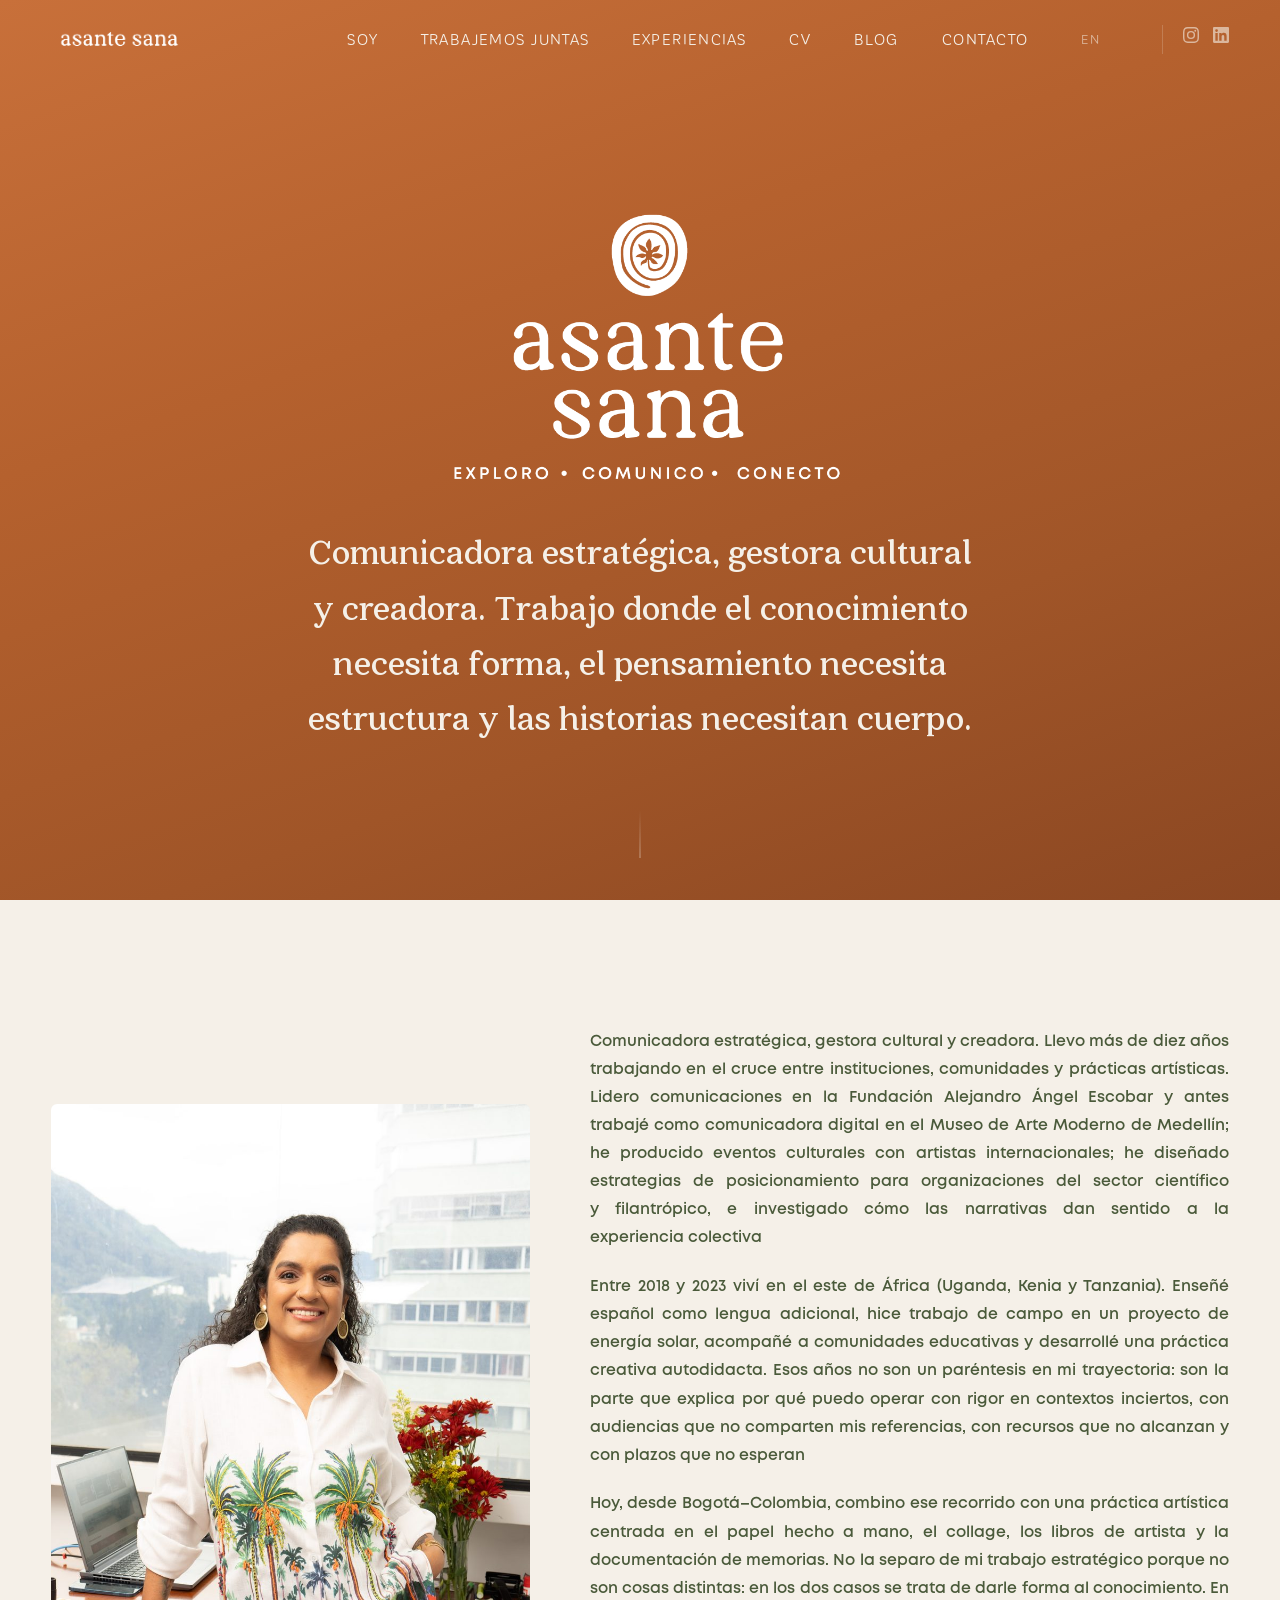
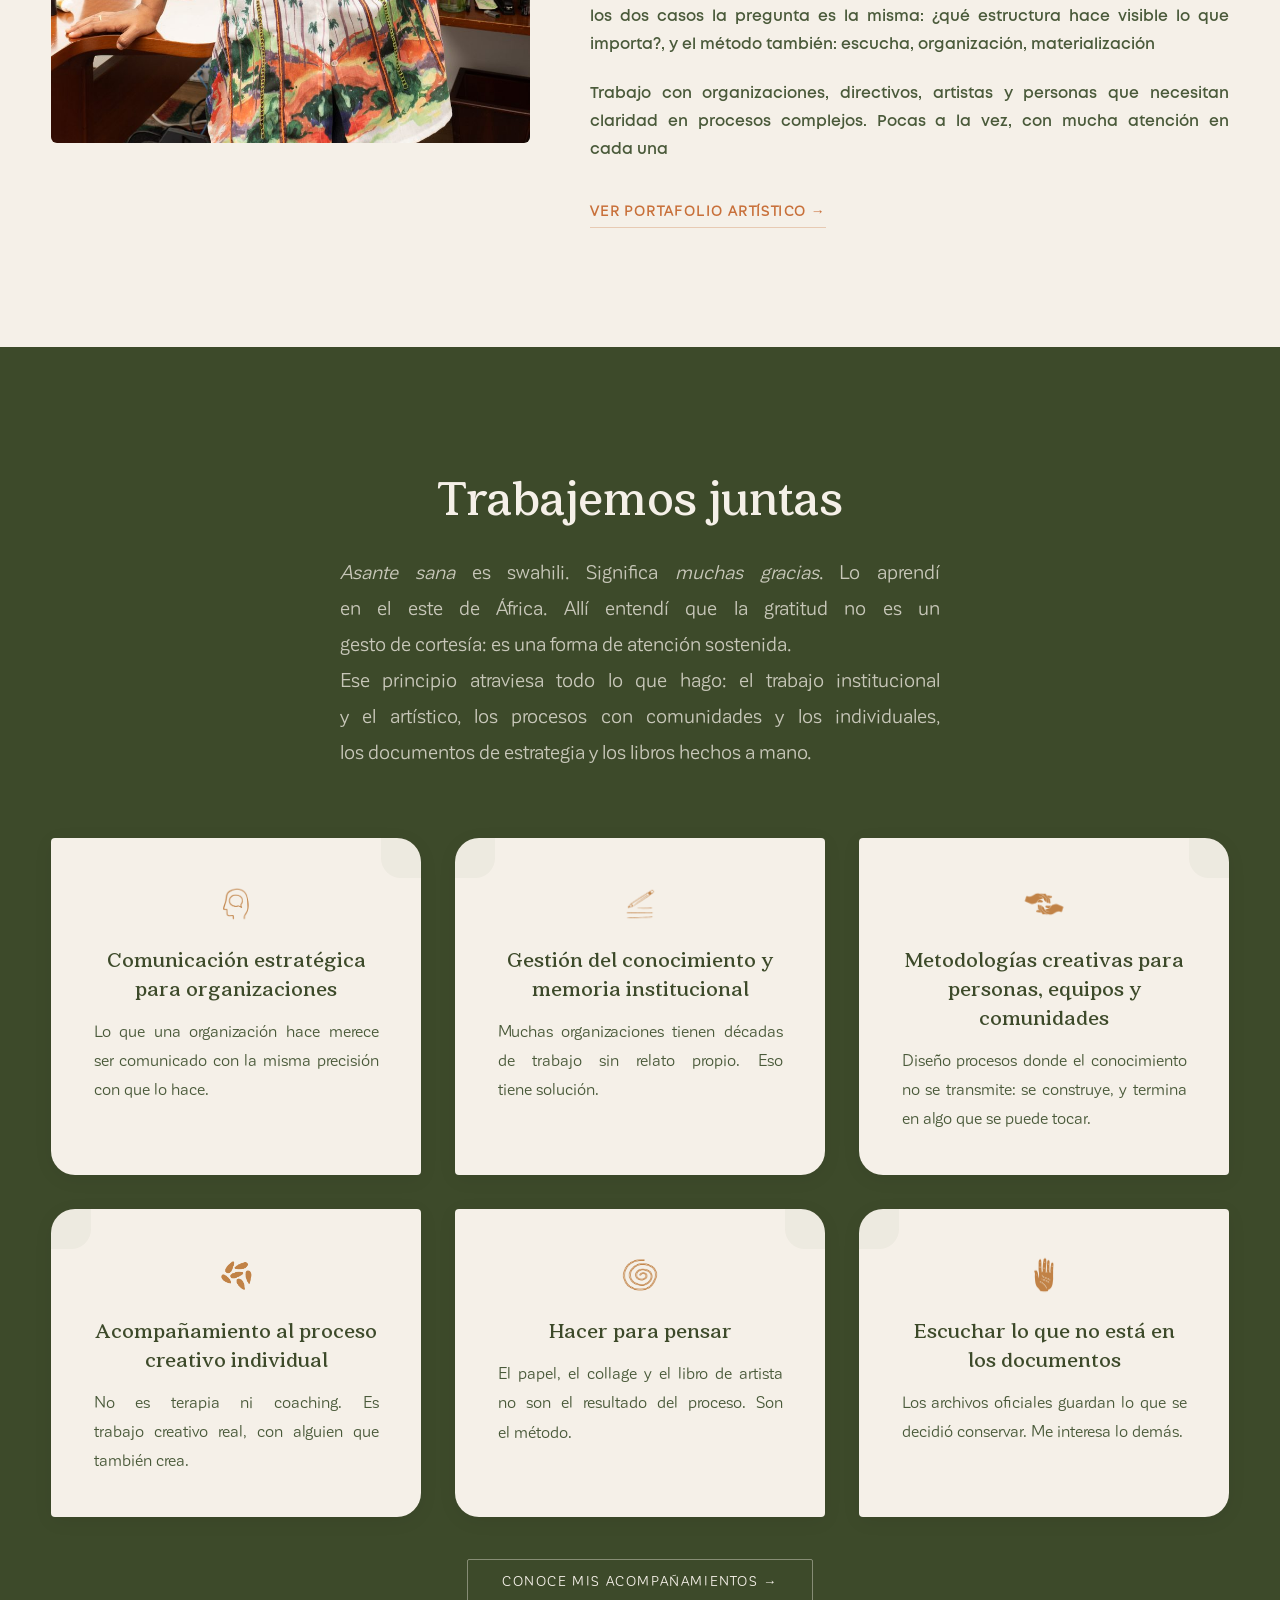
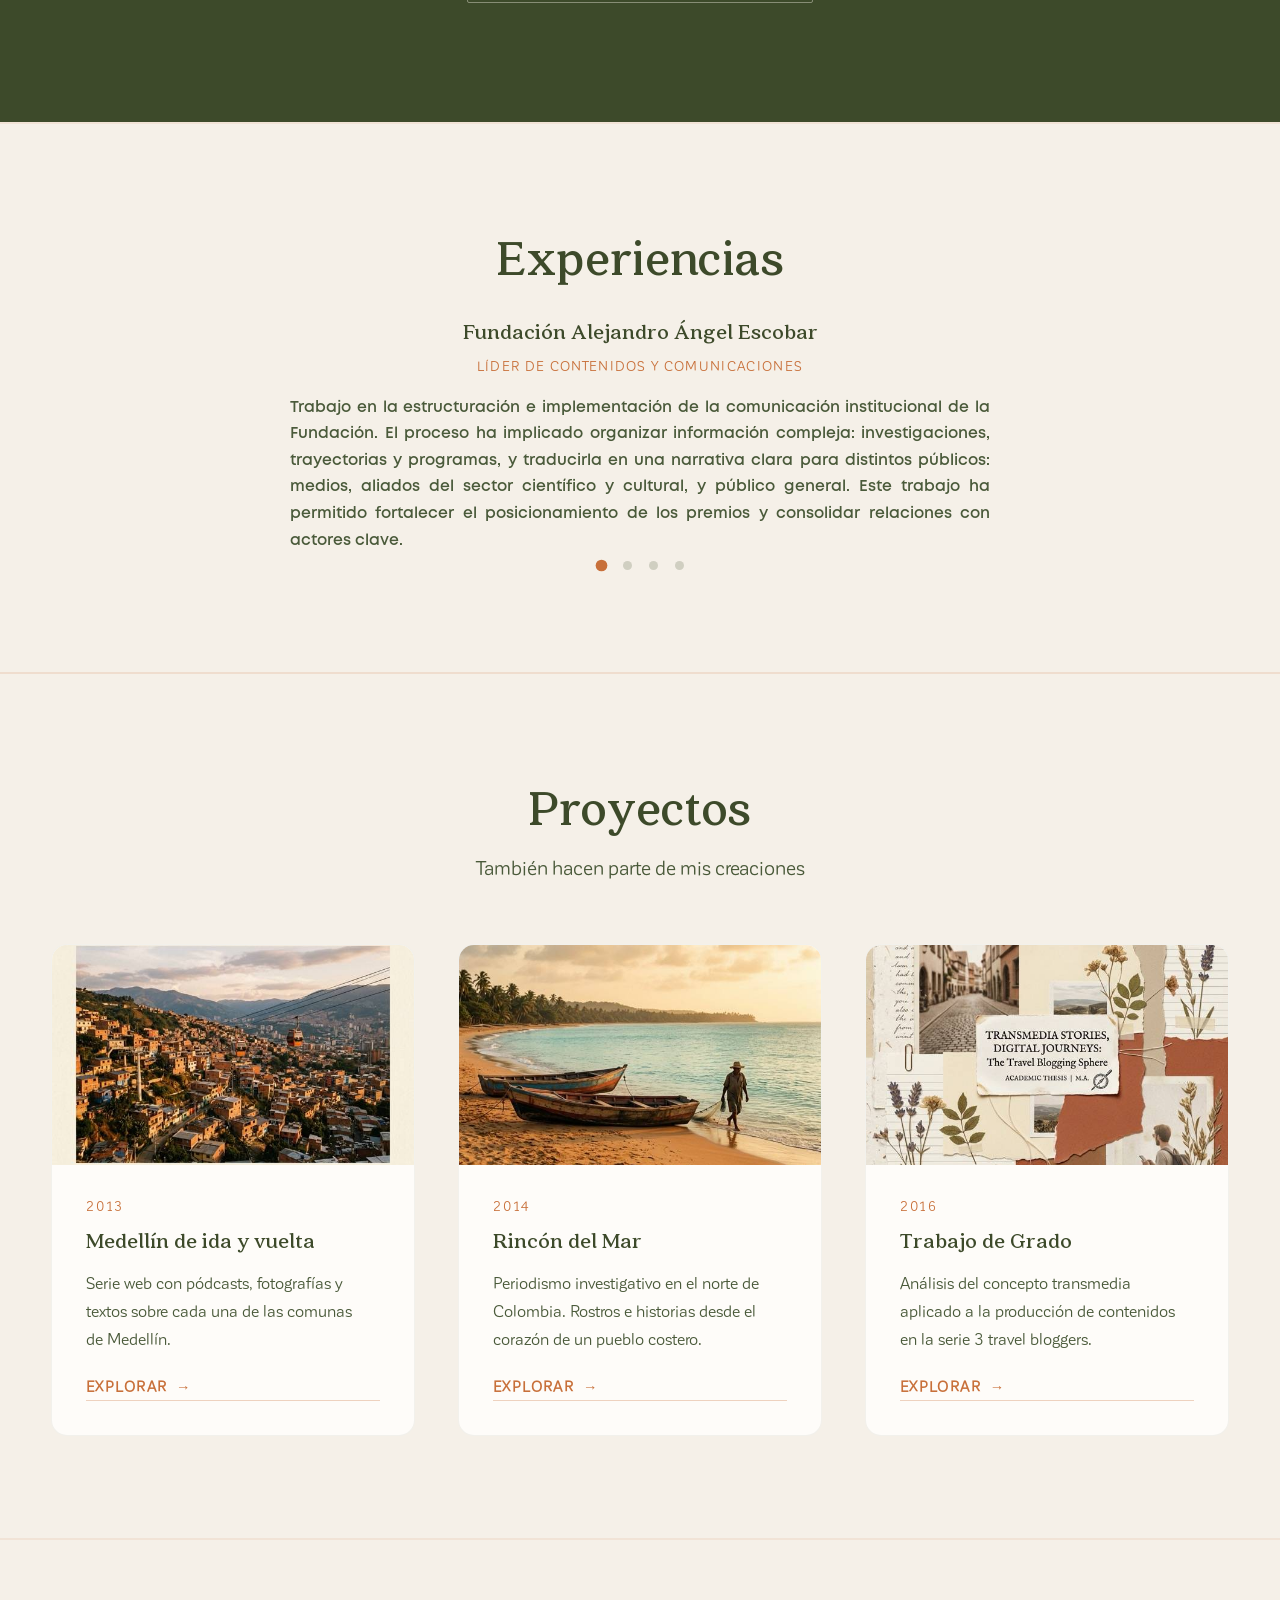
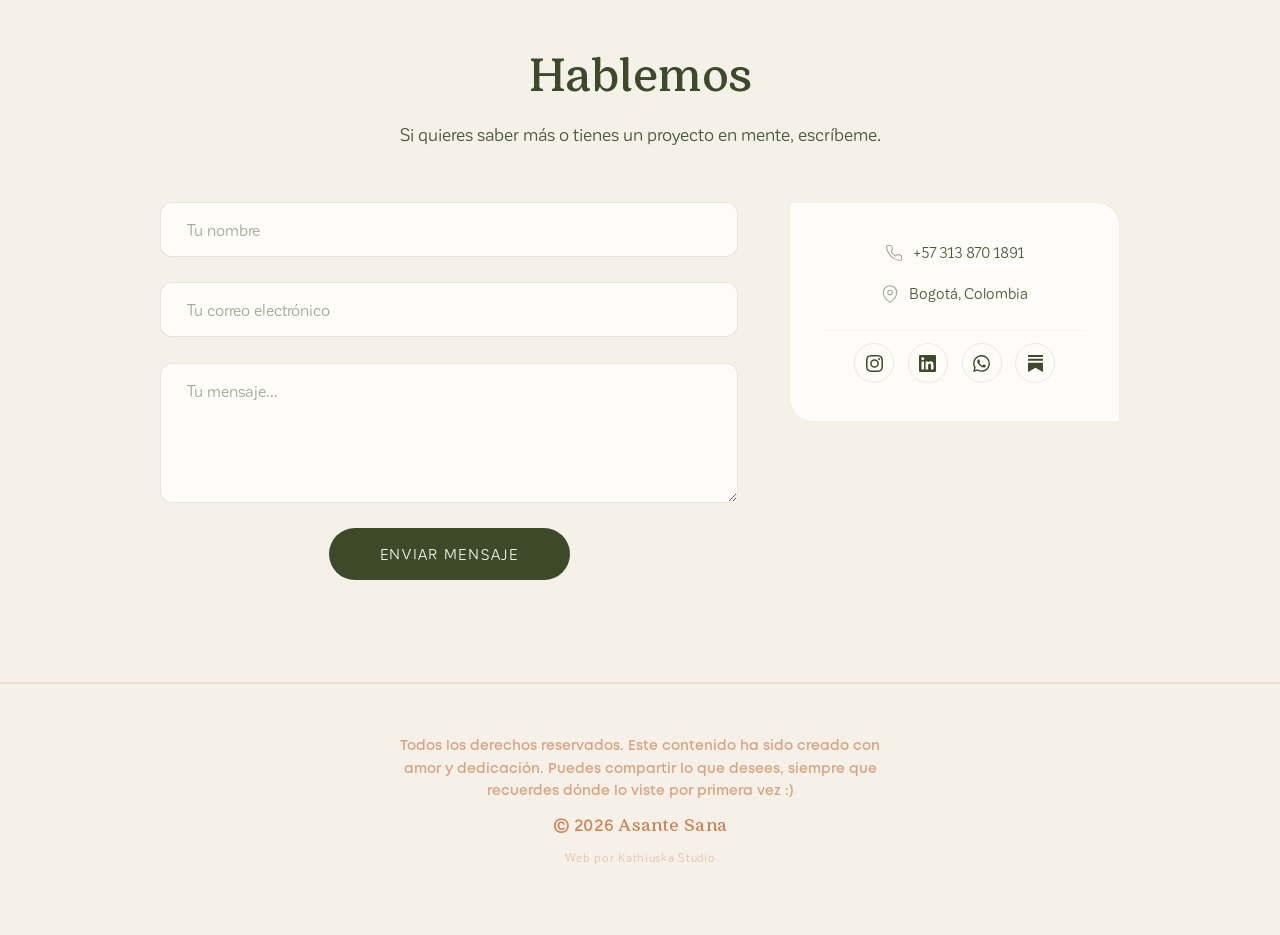
==== site/index.html @ 43260f6a "Better quality images (1000px/q68), padded panels with rounded corners, no trailing periods in bio" ====
<!DOCTYPE html>
<html lang="es">
<head>
  <meta charset="UTF-8">
  <meta name="viewport" content="width=device-width, initial-scale=1.0">
  <title>Asante Sana — Exploro · Comunico · Conecto</title>
  <meta name="description" content="Comunicadora estratégica, gestora cultural y creadora. Trabajo donde el conocimiento necesita forma, el pensamiento necesita estructura y las historias necesitan cuerpo.">
  <meta name="author" content="Stefanía Ramírez G.">
  <meta property="og:title" content="Asante Sana — Exploro · Comunico · Conecto">
  <meta property="og:description" content="Comunicación estratégica, gestión cultural y creación artística. Narrativas que conectan.">
  <meta property="og:type" content="website">
  <link rel="stylesheet" href="index.css">
</head>
<body>

  <!-- ====== NAVIGATION ====== -->
  <nav class="nav" id="nav">
    <a href="#hero" class="nav__logo">
      <img src="img/logo/Logo AsanteSana-19.png" alt="Asante Sana">
    </a>
    <div class="nav__links" id="navLinks">
      <a href="#soy" class="nav__link">Soy</a>
      <a href="#servicios" class="nav__link">Trabajemos juntas</a>
      <a href="#testimonios" class="nav__link">Experiencias</a>
      <a href="cv.html" class="nav__link">CV</a>
      <a href="https://substack.com/@stefaniarg" target="_blank" class="nav__link">Blog</a>
      <a href="#contacto" class="nav__link">Contacto</a>
      <a href="en.html" class="nav__lang">EN</a>
      <div class="nav__socials">
        <a href="https://www.instagram.com/hola_asante_sana/" target="_blank" aria-label="Instagram"><svg viewBox="0 0 24 24" width="16" height="16" fill="currentColor"><path d="M12 2.163c3.204 0 3.584.012 4.85.07 3.252.148 4.771 1.691 4.919 4.919.058 1.265.069 1.645.069 4.849 0 3.205-.012 3.584-.069 4.849-.149 3.225-1.664 4.771-4.919 4.919-1.266.058-1.644.07-4.85.07-3.204 0-3.584-.012-4.849-.07-3.26-.149-4.771-1.699-4.919-4.92-.058-1.265-.07-1.644-.07-4.849 0-3.204.013-3.583.07-4.849.149-3.227 1.664-4.771 4.919-4.919 1.266-.057 1.645-.069 4.849-.069zM12 0C8.741 0 8.333.014 7.053.072 2.695.272.273 2.69.073 7.052.014 8.333 0 8.741 0 12c0 3.259.014 3.668.072 4.948.2 4.358 2.618 6.78 6.98 6.98C8.333 23.986 8.741 24 12 24c3.259 0 3.668-.014 4.948-.072 4.354-.2 6.782-2.618 6.979-6.98.059-1.28.073-1.689.073-4.948 0-3.259-.014-3.667-.072-4.947-.196-4.354-2.617-6.78-6.979-6.98C15.668.014 15.259 0 12 0zm0 5.838a6.162 6.162 0 100 12.324 6.162 6.162 0 000-12.324zM12 16a4 4 0 110-8 4 4 0 010 8zm6.406-11.845a1.44 1.44 0 100 2.881 1.44 1.44 0 000-2.881z"/></svg></a>
        <a href="https://www.linkedin.com/in/stefaniarg/" target="_blank" aria-label="LinkedIn"><svg viewBox="0 0 24 24" width="16" height="16" fill="currentColor"><path d="M20.447 20.452h-3.554v-5.569c0-1.328-.027-3.037-1.852-3.037-1.853 0-2.136 1.445-2.136 2.939v5.667H9.351V9h3.414v1.561h.046c.477-.9 1.637-1.85 3.37-1.85 3.601 0 4.267 2.37 4.267 5.455v6.286zM5.337 7.433a2.062 2.062 0 01-2.063-2.065 2.064 2.064 0 112.063 2.065zm1.782 13.019H3.555V9h3.564v11.452zM22.225 0H1.771C.792 0 0 .774 0 1.729v20.542C0 23.227.792 24 1.771 24h20.451C23.2 24 24 23.227 24 22.271V1.729C24 .774 23.2 0 22.222 0h.003z"/></svg></a>
      </div>
    </div>
    <div class="nav__hamburger" id="hamburger" aria-label="Abrir menú">
      <span></span><span></span><span></span>
    </div>
  </nav>

  <!-- ====== HERO ====== -->
  <section class="hero" id="hero">
    <div class="hero__texture"></div>
    <canvas class="hero__canvas" id="heroCanvas"></canvas>
    <img src="img/logo/Logo-AsanteSana-Hero.png" alt="Asante Sana" class="hero__logo">
    <p class="hero__mission">
      Comunicadora estratégica, gestora cultural y creadora. Trabajo donde el conocimiento necesita forma, el pensamiento necesita estructura y las historias necesitan cuerpo.
    </p>
    <div class="hero__scroll">
      <span></span>
    </div>
  </section>

  <!-- ====== SOY / ABOUT ====== -->
  <section class="section section--about" id="soy">
    <div class="container">
      <div class="about__grid">
        <div class="about__image-wrap reveal"><img src="stefania-portrait.jpg" alt="Stefanía Ramírez G."><div class="about__image-frame"></div></div>
        <div class="about__content reveal">
          <p class="about__bio">Comunicadora estratégica, gestora cultural y creadora. Llevo más de diez años trabajando en el cruce entre instituciones, comunidades y prácticas artísticas. Lidero comunicaciones en la Fundación Alejandro Ángel Escobar y antes trabajé como comunicadora digital en el Museo de Arte Moderno de Medellín; he producido eventos culturales con artistas internacionales; he diseñado estrategias de posicionamiento para organizaciones del sector científico y filantrópico, e investigado cómo las narrativas dan sentido a la experiencia colectiva</p>
          <p class="about__bio">Entre 2018 y 2023 viví en el este de África (Uganda, Kenia y Tanzania). Enseñé español como lengua adicional, hice trabajo de campo en un proyecto de energía solar, acompañé a comunidades educativas y desarrollé una práctica creativa autodidacta. Esos años no son un paréntesis en mi trayectoria: son la parte que explica por qué puedo operar con rigor en contextos inciertos, con audiencias que no comparten mis referencias, con recursos que no alcanzan y con plazos que no esperan</p>
          <p class="about__bio">Hoy, desde Bogotá–Colombia, combino ese recorrido con una práctica artística centrada en el papel hecho a mano, el collage, los libros de artista y la documentación de memorias. No la separo de mi trabajo estratégico porque no son cosas distintas: en los dos casos se trata de darle forma al conocimiento. En los dos casos la pregunta es la misma: ¿qué estructura hace visible lo que importa?, y el método también: escucha, organización, materialización</p>
          <p class="about__bio">Trabajo con organizaciones, directivos, artistas y personas que necesitan claridad en procesos complejos. Pocas a la vez, con mucha atención en cada una</p>
          <a href="portafolio.html" target="_blank" class="about__portfolio">Ver portafolio artístico →</a>
        </div>
      </div>
    </div>
  </section>




  <!-- ====== ACOMPAÑAMIENTOS ====== -->
  <section class="section section--alt" id="servicios">
    <canvas id="leavesCanvas"></canvas>
    <div class="container">
      <div class="services__intro reveal">
        <h2 class="section__title">Trabajemos juntas</h2>
        <p class="section__text" style="text-align:justify;"><em>Asante sana</em> es swahili. Significa <em>muchas gracias</em>. Lo aprendí en el este de África. Allí entendí que la gratitud no es un gesto de cortesía: es una forma de atención sostenida.</p>
        <p class="section__text" style="text-align:justify;">Ese principio atraviesa todo lo que hago: el trabajo institucional y el artístico, los procesos con comunidades y los individuales, los documentos de estrategia y los libros hechos a mano.</p>
      </div>
      <div class="services__grid">
        <div class="service-card reveal"><img src="img/icons/Iconografia-33.png" alt="" class="service-card__icon"><h3 class="service-card__title">Comunicación estratégica para organizaciones</h3><p class="service-card__desc">Lo que una organización hace merece ser comunicado con la misma precisión con que lo hace.</p><div class="service-card__line"></div></div>
        <div class="service-card reveal"><img src="img/icons/Iconografia-29.png" alt="" class="service-card__icon"><h3 class="service-card__title">Gestión del conocimiento y memoria institucional</h3><p class="service-card__desc">Muchas organizaciones tienen décadas de trabajo sin relato propio. Eso tiene solución.</p><div class="service-card__line"></div></div>
        <div class="service-card reveal"><img src="img/icons/Iconografia-25.png" alt="" class="service-card__icon"><h3 class="service-card__title">Metodologías creativas para personas, equipos y comunidades</h3><p class="service-card__desc">Diseño procesos donde el conocimiento no se transmite: se construye, y termina en algo que se puede tocar.</p><div class="service-card__line"></div></div>
        <div class="service-card reveal"><img src="img/icons/Iconografia-21.png" alt="" class="service-card__icon"><h3 class="service-card__title">Acompañamiento al proceso creativo individual</h3><p class="service-card__desc">No es terapia ni coaching. Es trabajo creativo real, con alguien que también crea.</p><div class="service-card__line"></div></div>
        <div class="service-card reveal"><img src="img/icons/Iconografia-05.png" alt="" class="service-card__icon"><h3 class="service-card__title">Hacer para pensar</h3><p class="service-card__desc">El papel, el collage y el libro de artista no son el resultado del proceso. Son el método.</p><div class="service-card__line"></div></div>
        <div class="service-card reveal"><img src="img/icons/Iconografia-09.png" alt="" class="service-card__icon"><h3 class="service-card__title">Escuchar lo que no está en los documentos</h3><p class="service-card__desc">Los archivos oficiales guardan lo que se decidió conservar. Me interesa lo demás.</p><div class="service-card__line"></div></div>
      </div>
      <div class="services__cta reveal" style="text-align:center; margin-top:2.5rem;">
        <button onclick="document.getElementById('acompModal').classList.add('active')" class="services__btn">Conoce mis acompañamientos →</button>
      </div>
    </div>
  </section>

  <!-- ====== EXPERIENCIAS ====== -->
  <section class="section" id="testimonios">
    <div class="container">
      <h2 class="section__title reveal">Experiencias</h2>
      <div class="testimonials__wrapper reveal">
        <div class="testimonial active" data-index="0">
          <p class="testimonial__org">Fundación Alejandro Ángel Escobar</p>
          <p class="testimonial__role">Líder de contenidos y comunicaciones</p>
          <p class="testimonial__quote">Trabajo en la estructuración e implementación de la comunicación institucional de la Fundación. El proceso ha implicado organizar información compleja: investigaciones, trayectorias y programas, y traducirla en una narrativa clara para distintos públicos: medios, aliados del sector científico y cultural, y público general. Este trabajo ha permitido fortalecer el posicionamiento de los premios y consolidar relaciones con actores clave.</p>
        </div>
        <div class="testimonial" data-index="1">
          <p class="testimonial__org">Museo de Arte Moderno de Medellín (MAMM)</p>
          <p class="testimonial__role">Estrategia digital y articulación de procesos curatoriales</p>
          <p class="testimonial__quote">Diseñé la estrategia digital del museo y desarrollé contenidos editoriales para sus plataformas. Posteriormente, participé en la producción de un evento discursivo en el marco de una exposición, articulando artistas, curaduría y equipos internos y externos. El proceso conectó contenido, programación y públicos, entendiendo la comunicación como parte de la experiencia cultural.</p>
        </div>
        <div class="testimonial" data-index="2">
          <p class="testimonial__org">África del Este (Uganda, Kenia, Tanzania)</p>
          <p class="testimonial__role">Enseñanza y comunicación para el cambio social</p>
          <p class="testimonial__quote">Diseñé clases y procesos de aprendizaje adaptados a distintos niveles, entendiendo la enseñanza como un ejercicio de traducción cultural. En Mandulis Energy, participé en procesos de comunicación en territorio, apoyando la relación con comunidades en el norte de Uganda. El trabajo implicó escuchar, traducir y acompañar procesos donde la comunicación era parte de la implementación de proyectos.</p>
        </div>
        <div class="testimonial" data-index="3">
          <p class="testimonial__org">Voluntariados</p>
          <p class="testimonial__role">Uganda · Educación y comunidad</p>
          <p class="testimonial__quote">Sadhguru School: apoyo en procesos educativos con niños, acompañando dinámicas de aprendizaje en contextos locales (6 meses). Kitintale Skate Community: participación en procesos comunitarios enfocados en educación y desarrollo local (6 meses).</p>
        </div>
      </div>
      <div class="testimonials__dots">
        <button class="testimonials__dot active" data-index="0" aria-label="Experiencia 1"></button>
        <button class="testimonials__dot" data-index="1" aria-label="Experiencia 2"></button>
        <button class="testimonials__dot" data-index="2" aria-label="Experiencia 3"></button>
        <button class="testimonials__dot" data-index="3" aria-label="Experiencia 4"></button>
      </div>
    </div>
  </section>

  <!-- ====== PROYECTOS ====== -->
  <section class="projects" id="proyectos">
    <div class="container">
      <h2 class="section__title reveal">Proyectos</h2>
      <p class="projects__subtitle reveal">También hacen parte de mis creaciones</p>
      <div class="projects__grid">
        <a href="https://stefaniaramirezg.wixsite.com/medellindeidayvuelta" target="_blank" class="project-card reveal"><img src="thumb-medellin.jpg" alt="Medellín de ida y vuelta" class="project-card__thumb"><p class="project-card__year">2013</p><h3 class="project-card__title">Medellín de ida y vuelta</h3><p class="project-card__desc">Serie web con pódcasts, fotografías y textos sobre cada una de las comunas de Medellín.</p><span class="project-card__link">Explorar</span></a>
        <a href="https://stefaniaramirezg.wixsite.com/elmar" target="_blank" class="project-card reveal"><img src="thumb-rincon.jpg" alt="Rincón del Mar" class="project-card__thumb"><p class="project-card__year">2014</p><h3 class="project-card__title">Rincón del Mar</h3><p class="project-card__desc">Periodismo investigativo en el norte de Colombia. Rostros e historias desde el corazón de un pueblo costero.</p><span class="project-card__link">Explorar</span></a>
        <a href="https://stefaniaramirezg.wixsite.com/inv-blogtrip-med" target="_blank" class="project-card reveal"><img src="thumb-tesis.jpg" alt="Trabajo de Grado" class="project-card__thumb"><p class="project-card__year">2016</p><h3 class="project-card__title">Trabajo de Grado</h3><p class="project-card__desc">Análisis del concepto transmedia aplicado a la producción de contenidos en la serie 3 travel bloggers.</p><span class="project-card__link">Explorar</span></a>
      </div>
    </div>
  </section>



  <!-- ====== CONTACTO ====== -->
  <section class="section" id="contacto">
    <div class="container">
      <h2 class="section__title reveal">Hablemos</h2>
      <p class="section__text reveal">Si quieres saber más o tienes un proyecto en mente, escríbeme.</p>
      <div class="contact__grid">
        <div class="reveal">
          <form class="contact__form" id="contactForm" action="https://formsubmit.co/stefaniaramirezgutierrez@gmail.com" method="POST">
            <input type="hidden" name="_subject" value="Nuevo mensaje desde Asante Sana Web">
            <input type="hidden" name="_captcha" value="false">
            <input type="hidden" name="_next" value="https://asantesana.vercel.app/site/index.html#contacto">
            <input type="hidden" name="_template" value="table">
            <input type="text" name="name" class="contact__input" placeholder="Tu nombre" required id="contactName">
            <input type="email" name="email" class="contact__input" placeholder="Tu correo electrónico" required id="contactEmail">
            <textarea name="message" class="contact__textarea" placeholder="Tu mensaje..." required id="contactMessage"></textarea>
            <button type="submit" class="contact__submit" id="contactSubmit">Enviar mensaje</button>
          </form>
        </div>
        <div class="contact__info reveal">
          <div class="contact__info-item"><svg class="contact__info-icon" viewBox="0 0 24 24" fill="none" stroke="currentColor" stroke-width="1.5"><path d="M22 16.92v3a2 2 0 01-2.18 2 19.79 19.79 0 01-8.63-3.07 19.5 19.5 0 01-6-6 19.79 19.79 0 01-3.07-8.67A2 2 0 014.11 2h3a2 2 0 012 1.72c.127.96.361 1.903.7 2.81a2 2 0 01-.45 2.11L8.09 9.91a16 16 0 006 6l1.27-1.27a2 2 0 012.11-.45c.907.339 1.85.573 2.81.7A2 2 0 0122 16.92z"/></svg><a href="https://wa.me/573138701891" target="_blank">+57 313 870 1891</a></div>
          <div class="contact__info-item"><svg class="contact__info-icon" viewBox="0 0 24 24" fill="none" stroke="currentColor" stroke-width="1.5"><path d="M21 10c0 7-9 13-9 13s-9-6-9-13a9 9 0 0118 0z"/><circle cx="12" cy="10" r="3"/></svg><span>Bogotá, Colombia</span></div>
          <div class="contact__socials">
            <a href="https://www.instagram.com/hola_asante_sana/" target="_blank" class="contact__social" aria-label="Instagram"><svg viewBox="0 0 24 24" fill="currentColor"><path d="M12 2.163c3.204 0 3.584.012 4.85.07 3.252.148 4.771 1.691 4.919 4.919.058 1.265.069 1.645.069 4.849 0 3.205-.012 3.584-.069 4.849-.149 3.225-1.664 4.771-4.919 4.919-1.266.058-1.644.07-4.85.07-3.204 0-3.584-.012-4.849-.07-3.26-.149-4.771-1.699-4.919-4.92-.058-1.265-.07-1.644-.07-4.849 0-3.204.013-3.583.07-4.849.149-3.227 1.664-4.771 4.919-4.919 1.266-.057 1.645-.069 4.849-.069zM12 0C8.741 0 8.333.014 7.053.072 2.695.272.273 2.69.073 7.052.014 8.333 0 8.741 0 12c0 3.259.014 3.668.072 4.948.2 4.358 2.618 6.78 6.98 6.98C8.333 23.986 8.741 24 12 24c3.259 0 3.668-.014 4.948-.072 4.354-.2 6.782-2.618 6.979-6.98.059-1.28.073-1.689.073-4.948 0-3.259-.014-3.667-.072-4.947-.196-4.354-2.617-6.78-6.979-6.98C15.668.014 15.259 0 12 0zm0 5.838a6.162 6.162 0 100 12.324 6.162 6.162 0 000-12.324zM12 16a4 4 0 110-8 4 4 0 010 8zm6.406-11.845a1.44 1.44 0 100 2.881 1.44 1.44 0 000-2.881z"/></svg></a>
            <a href="https://www.linkedin.com/in/stefaniarg/" target="_blank" class="contact__social" aria-label="LinkedIn"><svg viewBox="0 0 24 24" fill="currentColor"><path d="M20.447 20.452h-3.554v-5.569c0-1.328-.027-3.037-1.852-3.037-1.853 0-2.136 1.445-2.136 2.939v5.667H9.351V9h3.414v1.561h.046c.477-.9 1.637-1.85 3.37-1.85 3.601 0 4.267 2.37 4.267 5.455v6.286zM5.337 7.433a2.062 2.062 0 01-2.063-2.065 2.064 2.064 0 112.063 2.065zm1.782 13.019H3.555V9h3.564v11.452zM22.225 0H1.771C.792 0 0 .774 0 1.729v20.542C0 23.227.792 24 1.771 24h20.451C23.2 24 24 23.227 24 22.271V1.729C24 .774 23.2 0 22.222 0h.003z"/></svg></a>
            <a href="https://wa.me/573138701891" target="_blank" class="contact__social" aria-label="WhatsApp"><svg viewBox="0 0 24 24" fill="currentColor"><path d="M17.472 14.382c-.297-.149-1.758-.867-2.03-.967-.273-.099-.471-.148-.67.15-.197.297-.767.966-.94 1.164-.173.199-.347.223-.644.075-.297-.15-1.255-.463-2.39-1.475-.883-.788-1.48-1.761-1.653-2.059-.173-.297-.018-.458.13-.606.134-.133.298-.347.446-.52.149-.174.198-.298.298-.497.099-.198.05-.371-.025-.52-.075-.149-.669-1.612-.916-2.207-.242-.579-.487-.5-.669-.51-.173-.008-.371-.01-.57-.01-.198 0-.52.074-.792.372-.272.297-1.04 1.016-1.04 2.479 0 1.462 1.065 2.875 1.213 3.074.149.198 2.096 3.2 5.077 4.487.709.306 1.262.489 1.694.625.712.227 1.36.195 1.871.118.571-.085 1.758-.719 2.006-1.413.248-.694.248-1.289.173-1.413-.074-.124-.272-.198-.57-.347m-5.421 7.403h-.004a9.87 9.87 0 01-5.031-1.378l-.361-.214-3.741.982.998-3.648-.235-.374a9.86 9.86 0 01-1.51-5.26c.001-5.45 4.436-9.884 9.888-9.884 2.64 0 5.122 1.03 6.988 2.898a9.825 9.825 0 012.893 6.994c-.003 5.45-4.437 9.884-9.885 9.884m8.413-18.297A11.815 11.815 0 0012.05 0C5.495 0 .16 5.335.157 11.892c0 2.096.547 4.142 1.588 5.945L.057 24l6.305-1.654a11.882 11.882 0 005.683 1.448h.005c6.554 0 11.89-5.335 11.893-11.893a11.821 11.821 0 00-3.48-8.413z"/></svg></a>
            <a href="https://substack.com/@stefaniarg" target="_blank" class="contact__social" aria-label="Substack"><svg viewBox="0 0 24 24" fill="currentColor"><path d="M22.539 8.242H1.46V5.406h21.08v2.836zM1.46 10.812V24L12 18.11 22.54 24V10.812H1.46zM22.54 0H1.46v2.836h21.08V0z"/></svg></a>
          </div>
        </div>
      </div>
    </div>
  </section>

  <footer class="footer">
    <p class="footer__message" style="font-family:var(--font-body);">Todos los derechos reservados. Este contenido ha sido creado con amor y dedicación. Puedes compartir lo que desees, siempre que recuerdes dónde lo viste por primera vez :)</p>
    <p class="footer__copy">© 2026 <span class="footer__brand">Asante Sana</span></p>
    <p class="footer__credit">Web por <a href="https://kathiuska.com" target="_blank">Kathiuska Studio</a></p>
  </footer>
  <!-- ====== ACOMPAÑAMIENTOS MODAL ====== -->
  <div class="acomp-modal" id="acompModal">
    <div class="acomp-modal__backdrop" onclick="document.getElementById('acompModal').classList.remove('active')"></div>
    <div class="acomp-modal__content">
      <button class="acomp-modal__close" onclick="document.getElementById('acompModal').classList.remove('active')">×</button>
      <div class="acomp-modal__intro">
        <p class="acomp-modal__label">Cómo trabajo</p>
        <p class="acomp-modal__text">Cada proceso comienza con una conversación. A partir de ahí construyo una propuesta específica: no hay paquetes estándar porque no hay proyectos estándar.</p>
        <p class="acomp-modal__sub">Lo que sí es constante: escucha real al inicio, estructura clara durante el proceso, y un entregable concreto al final.</p>
      </div>
      <div id="modalCards"></div>
      <div class="acomp-modal__footer">
        <p>¿No sabes cuál de estos caminos corresponde a lo que necesitas?</p>
        <a href="#contacto" class="acomp-modal__btn" onclick="document.getElementById('acompModal').classList.remove('active'); document.body.style.overflow='';">Escríbeme ↗</a>
      </div>
    </div>
  </div>

  <script>
  const mServices = [
    {num:"01",title:"Comunicación estratégica para organizaciones",hook:"Lo que una organización hace merece ser comunicado con la misma precisión con que lo hace.",para:"Para <em>fundaciones, museos, instituciones científicas y organizaciones culturales</em> que necesitan comunicar lo que hacen con coherencia y criterio.",desc:"Trabajo el posicionamiento institucional, la narrativa de programas y proyectos, el relacionamiento con aliados, medios y sector, y la construcción de mensajes que no pierden profundidad al volverse accesibles. El resultado es un sistema editorial que la organización puede sostener y escalar.",tags:["Posicionamiento","Narrativa","Relacionamiento","Estrategia editorial"],met:["Diagnóstico: revisión de lo existente, identificación de brechas y oportunidades narrativas.","Definición de mensajes clave, tono y arquitectura de contenidos.","Diseño de la estrategia editorial: qué, cuándo, dónde, por qué.","Acompañamiento en implementación y construcción de capacidades internas."],ventajas:["He liderado la estrategia de comunicación de los Premios Nacionales de Ciencias y Solidaridad (FAAE) y diseñado la primera estrategia digital del Museo de Arte Moderno de Medellín.","Mi formación en periodismo narrativo me permite construir mensajes que no sacrifican profundidad por accesibilidad.","El resultado no es una campaña. Es un sistema que la organización puede sostener sola."],cta:"consultar disponibilidad",price:null},
    {num:"02",title:"Gestión del conocimiento y memoria institucional",hook:"Muchas organizaciones tienen décadas de trabajo sin relato propio. Eso tiene solución.",para:"Para <em>organizaciones con mucho que decir y poca estructura para decirlo</em>: archivos sin consulta, publicaciones sin terminar, memorias que existen solo en la cabeza de las personas.",desc:"Ayudo a organizar archivos, construir memorias institucionales, diseñar estrategias editoriales y estructurar publicaciones que traduzcan el trabajo de una organización en narrativa coherente. El resultado es un sistema que puede sostenerse sin depender de mí.",tags:["Archivo","Memoria institucional","Publicaciones","Sistema editorial"],met:["Revisión y diagnóstico del material existente: documentos, registros, archivos físicos y digitales.","Definición de la estructura narrativa y los criterios editoriales del archivo o publicación.","Organización, edición y diseño del sistema de gestión documental.","Entrega de un sistema funcional con criterios claros para su mantenimiento."],ventajas:["Integro experiencia en investigación —desde trabajo de grado transmedia hasta campo en Uganda— con una mirada editorial formada en producción cultural.","Sé leer lo que no está escrito: lo que una institución ha hecho pero no ha nombrado todavía.","Trabajo con la misma atención que le doy a un libro de artista: cada pieza de archivo tiene un lugar y una función."],cta:"consultar disponibilidad",price:null},
    {num:"03",title:"Metodologías creativas para equipos y comunidades",hook:"Diseño procesos donde el conocimiento no se transmite: se construye, y termina en algo que se puede tocar.",para:"Para <em>organizaciones que necesitan procesos donde el resultado tiene forma física</em>: talleres, residencias, procesos con comunidades o equipos.",desc:"Diseño metodologías que integran la escritura, el trabajo manual, la conversación estructurada y la creación de objetos editoriales. El objeto —la libreta, el libro, el archivo físico— no es un souvenir del proceso. Es parte del método.",tags:["Facilitación","Diseño metodológico","Objetos editoriales","Comunidades"],met:["Diseño de la metodología completa según el contexto, las personas y los objetivos del proceso.","Facilitación de las sesiones: conversación estructurada, escritura y trabajo con las manos.","Producción de los objetos editoriales que el proceso requiera: libretas, libros, archivos colectivos.","Documentación del proceso y sus resultados."],ventajas:["He facilitado este tipo de procesos con mujeres narradoras en Mompox, con comunidades afro en Medellín, con niños en Uganda y con equipos en instituciones culturales en Colombia.","Sé adaptar el método al contexto: lo mismo que funciona en una residencia artística puede adaptarse a un proceso de formación institucional.","Los objetos que produzco para el proceso no son materiales de apoyo. Son dispositivos de conocimiento."],cta:"consultar disponibilidad",price:null},
    {num:"04",title:"Acompañamiento al proceso creativo individual",hook:"No es terapia ni coaching. Es trabajo creativo real, con alguien que también crea.",para:"Para <em>artistas, gestoras culturales y creadoras</em> que quieren darle continuidad, estructura y comunicabilidad a su práctica.",desc:"Un proceso sostenido de 9 a 12 sesiones que combina revisión del archivo personal, creación con las manos y trabajo sobre la narrativa propia. Cada proceso es distinto porque cada práctica lo es.",tags:["Individual","Proceso sostenido","Práctica artística","Narrativa"],proceso:[{t:"Adentro",d:"Revisión del archivo personal. Reconocimiento de la historia. Creación de un libro de artista como herramienta de documentación."},{t:"Afuera",d:"¿Qué quiero compartir y con quién? Exploración de referentes. Inicio de una serie de piezas. Construcción del lenguaje visual propio."},{t:"El universo",d:"Integración. Narración íntima de la práctica. Escritura y definición de los próximos pasos."}],ventajas:["Trabajo con materiales reales: papel, collage, encuadernación. No solo con palabras.","Tengo una práctica artística propia que informa mi lectura de la tuya: sé lo que es sostener un proceso creativo desde adentro.","El proceso cierra con algo concreto en las manos: un libro, un archivo, una serie. No solo con claridad."],highlight:"Cada proceso es único. El objeto que lo documenta también.",cta:"escribirme para comenzar",price:"Desde $1.800.000 COP · proceso completo (9–12 sesiones)"},
    {num:"05",title:"Hacer para pensar",hook:"El papel, el collage y el libro de artista no son el resultado del proceso. Son el método.",para:"Para <em>artistas, creadoras e instituciones</em> que necesitan objetos editoriales hechos a mano como parte de un proceso creativo, pedagógico o institucional.",desc:"Trabajo con papel fabricado desde la fibra, collage y encuadernación artesanal. Cada objeto tiene una función dentro del proceso que lo originó: libreta, libro de artista, publicación a mano. No es un souvenir. Es un dispositivo de trabajo.",tags:["Papel hecho a mano","Collage","Encuadernación","Objetos editoriales"],met:["Conversación inicial para entender la función del objeto dentro del proceso.","Definición del formato, materialidad y escala: qué tipo de objeto, en qué cantidad.","Fabricación artesanal: papel desde la fibra, encuadernación, intervención de imágenes.","Entrega con documentación del proceso de fabricación cuando el proceso lo requiere."],ventajas:["Cada pieza es única. No hay dos iguales porque no hay dos procesos iguales.","La misma persona que diseña el objeto entiende el proceso para el que fue creado.","Lo que llega a tus manos tiene historia material: saber de dónde viene la fibra cambia la manera de usarlo."],highlight:"No fabrico objetos en serie. Fabrico objetos para procesos específicos.",cta:"escribirme para cotizar",price:"Desde $120.000 COP por unidad · series de 10 o más"},
    {num:"06",title:"Escuchar lo que no está en los documentos",hook:"Los archivos oficiales guardan lo que se decidió conservar. Me interesa lo demás.",para:"Para <em>proyectos de investigación, residencias y procesos creativos</em> que trabajan con memoria, identidad y narrativa desde las márgenes.",desc:"Me interesa lo que los archivos oficiales no guardan: genealogías íntimas, saberes orales, narrativas que las mujeres construyen sobre su propia experiencia. He trabajado este territorio en residencias, talleres y proyectos propios en Mompox, Medellín, Uganda y Bogotá.",tags:["Memoria","Investigación","Narrativa","Mujeres"],met:["Escucha activa y diseño de dispositivos de registro adaptados al contexto.","Trabajo con comunidades o de forma individual para dar forma a las historias.","Creación de objetos editoriales que sostienen y devuelven el proceso a quienes participaron.","Documentación que respeta la intimidad de lo que se compartió."],ventajas:["Saber leer lo que no está escrito es una habilidad que sirve tanto en un taller comunitario como en el diseño de una estrategia institucional.","He trabajado en tres continentes con personas que no comparten mi idioma ni mis referencias: eso afina la escucha.","Mi práctica artística y mi investigación se alimentan mutuamente: lo que aprendo en campo aparece en los objetos que fabrico."],highlight:"Este trabajo no produce informes. Produce objetos y narrativas que la comunidad puede reconocer como propios.",cta:"conversar sobre el proyecto",price:null}
  ];
  const mc = document.getElementById('modalCards');
  mServices.forEach((s,i) => {
    const card = document.createElement('div');
    card.className = 'mc-card';
    let body = `<p class="mc-for">${s.para}</p><p class="mc-desc">${s.desc}</p>`;
    if(s.proceso) body += `<p class="mc-label">El proceso</p><div class="mc-proceso">${s.proceso.map(p=>`<div class="mc-proceso-item"><strong>${p.t}</strong><span>${p.d}</span></div>`).join('')}</div>`;
    if(s.met) body += `<p class="mc-label">Cómo lo hago</p><div class="mc-steps">${s.met.map(m=>`<div class="mc-step"><span class="mc-dot"></span><span>${m}</span></div>`).join('')}</div>`;
    if(s.ventajas) body += `<p class="mc-label">Por qué conmigo</p><div class="mc-ventajas">${s.ventajas.map(v=>`<div class="mc-ventaja">${v}</div>`).join('')}</div>`;
    if(s.highlight) body += `<div class="mc-highlight">${s.highlight}</div>`;
    if(s.price) body += `<p class="mc-price-text">Inversión: <strong>${s.price}</strong></p>`;
    card.innerHTML = `<div class="mc-header" onclick="this.parentElement.classList.toggle('open')"><img src="img/icons/espiral.png" class="mc-icon" alt=""><div class="mc-titles"><div class="mc-title">${s.title}</div><div class="mc-hook">${s.hook}</div></div><span class="mc-toggle">+</span></div><div class="mc-body">${body}</div>`;
    mc.appendChild(card);
  });
  </script>

  <script src="main.js"></script>
</body>
</html>
---- site/index.css ----
/* ========== FONTS ========== */
@font-face {
  font-family: 'Quincy CF';
  src: url('fonts/Quincy CF Bold.ttf') format('truetype');
  font-weight: 700;
  font-style: normal;
}
@font-face {
  font-family: 'Mont';
  src: url('fonts/Mont-SemiBold.otf') format('opentype');
  font-weight: 600;
  font-style: normal;
}
@font-face {
  font-family: 'Corporative Sans';
  src: url('fonts/CorporativeSansRegular.otf') format('opentype');
  font-weight: 400;
  font-style: normal;
}

/* ========== VARIABLES ========== */
:root {
  --color-olive: #3D4A2A;
  --color-olive-light: #4E5E38;
  --color-olive-dark: #2C3620;
  --color-cream: #F5F0E8;
  --color-cream-dark: #EDE6D8;
  --color-terracotta: #C8703A;
  --color-terracotta-light: #D4844F;
  --color-white: #FEFCF9;
  --color-black: #1A1A1A;
  --color-text: #3D4A2A;
  --color-text-light: #4A5A3A;
  --font-display: 'Quincy CF', 'Georgia', serif;
  --font-body: 'Mont', 'Helvetica Neue', sans-serif;
  --font-detail: 'Corporative Sans', 'Helvetica', sans-serif;
  --transition: 0.4s cubic-bezier(0.25, 0.46, 0.45, 0.94);
  --transition-slow: 0.8s cubic-bezier(0.25, 0.46, 0.45, 0.94);
}

/* ========== RESET ========== */
*, *::before, *::after { box-sizing: border-box; margin: 0; padding: 0; }
html { scroll-behavior: smooth; font-size: 17px; }
body {
  font-family: var(--font-body);
  background-color: var(--color-cream);
  color: var(--color-text);
  line-height: 1.7;
  overflow-x: hidden;
  -webkit-font-smoothing: antialiased;
  text-rendering: optimizeLegibility;
}
::selection {
  background: rgba(200, 112, 58, 0.2);
  color: var(--color-olive-dark);
}
a { color: inherit; text-decoration: none; }
ul, ol { list-style: none; }
img { max-width: 100%; height: auto; display: block; }
button { cursor: pointer; border: none; background: none; font-family: inherit; }

/* ========== SCROLLBAR ========== */
::-webkit-scrollbar { width: 6px; }
::-webkit-scrollbar-track { background: var(--color-cream); }
::-webkit-scrollbar-thumb { background: var(--color-olive-light); border-radius: 3px; }

/* ========== NAVIGATION ========== */
.nav {
  position: fixed;
  top: 0; left: 0; right: 0;
  z-index: 1000;
  padding: 1.2rem 3rem;
  display: flex;
  justify-content: space-between;
  align-items: center;
  transition: background 0.6s ease, box-shadow 0.6s ease;
  background: transparent;
}
.nav.scrolled {
  background: rgba(245, 240, 232, 0.95);
  backdrop-filter: blur(12px);
  -webkit-backdrop-filter: blur(12px);
  box-shadow: 0 1px 20px rgba(61, 74, 42, 0.06);
}
/* Nav on olive sections */
.nav.nav--olive.scrolled {
  background: rgba(44, 54, 32, 0.92);
  box-shadow: 0 1px 20px rgba(0, 0, 0, 0.1);
}
.nav.nav--olive.scrolled .nav__link { color: var(--color-cream); }
.nav.nav--olive.scrolled .nav__link:hover { color: var(--color-terracotta-light); }
.nav.nav--olive.scrolled .nav__logo img { filter: brightness(0) invert(1); }
.nav.nav--olive.scrolled .nav__cta { border-color: rgba(245,240,232,0.4); color: var(--color-cream); }
.nav.nav--olive.scrolled .nav__lang { color: rgba(245, 240, 232, 0.5); }
/* Nav on terracotta sections */
.nav.nav--terracotta.scrolled {
  background: rgba(170, 80, 35, 0.92);
  box-shadow: 0 1px 20px rgba(0, 0, 0, 0.1);
}
.nav.nav--terracotta.scrolled .nav__link { color: var(--color-cream); }
.nav.nav--terracotta.scrolled .nav__link:hover { opacity: 0.7; }
.nav.nav--terracotta.scrolled .nav__logo img { filter: brightness(0) invert(1); }
.nav.nav--terracotta.scrolled .nav__cta { border-color: rgba(245,240,232,0.4); color: var(--color-cream); }
.nav.nav--terracotta.scrolled .nav__lang { color: rgba(245, 240, 232, 0.5); }
.nav__logo img {
  height: 38px;
  transition: height 0.4s ease, filter 0.6s ease;
  filter: brightness(0) invert(1);
}
.nav.scrolled .nav__logo img { height: 32px; filter: none; }
.nav__links {
  display: flex;
  gap: 2.5rem;
  align-items: center;
}
.nav__link {
  font-family: var(--font-detail);
  font-size: 0.85rem;
  letter-spacing: 0.12em;
  text-transform: uppercase;
  color: var(--color-cream);
  position: relative;
  padding: 0.3rem 0;
  transition: color 0.6s ease;
}
.nav.scrolled .nav__link { color: var(--color-olive); }
.nav__link::after {
  content: '';
  position: absolute;
  bottom: 0; left: 0;
  width: 0; height: 1.5px;
  background: var(--color-cream);
  transition: width 0.4s ease, background 0.6s ease;
}
.nav.scrolled .nav__link::after { background: var(--color-terracotta); }
.nav__link:hover::after { width: 100%; }
.nav__link:hover { color: var(--color-cream); opacity: 0.8; }
.nav.scrolled .nav__link:hover { color: var(--color-terracotta); opacity: 1; }
.nav__cta {
  font-family: var(--font-detail);
  font-size: 0.8rem;
  letter-spacing: 0.12em;
  text-transform: uppercase;
  padding: 0.7rem 1.8rem;
  border: 1.5px solid rgba(245, 240, 232, 0.6);
  border-radius: 50px;
  color: var(--color-cream);
  transition: color 0.6s ease, border-color 0.6s ease, background 0.3s ease;
}
.nav.scrolled .nav__cta { border-color: var(--color-olive); color: var(--color-olive); }
.nav__cta:hover {
  background: var(--color-cream);
  color: var(--color-terracotta);
  border-color: var(--color-cream);
}
.nav.scrolled .nav__cta:hover {
  background: var(--color-olive);
  color: var(--color-cream);
}
.nav__lang {
  font-family: var(--font-detail);
  font-size: 0.72rem;
  letter-spacing: 0.15em;
  text-transform: uppercase;
  color: rgba(245, 240, 232, 0.6);
  padding: 0.5rem 0.6rem;
  display: inline-block;
  text-decoration: none;
  cursor: pointer;
  transition: color 0.6s ease;
}
.nav.scrolled .nav__lang { color: var(--color-text-light); }
.nav__lang:hover { color: var(--color-terracotta); }
.nav__socials {
  display: flex;
  gap: 0.8rem;
  align-items: center;
  margin-left: 0.5rem;
  padding-left: 1.2rem;
  border-left: 1px solid rgba(245, 240, 232, 0.2);
}
.nav.scrolled .nav__socials { border-left-color: rgba(61, 74, 42, 0.15); }
.nav__socials a {
  color: var(--color-cream);
  opacity: 0.6;
  transition: opacity 0.3s ease, color 0.6s ease;
}
.nav__socials a:hover { opacity: 1; }
.nav.scrolled .nav__socials a { color: var(--color-olive); }
/* Mobile menu */
.nav__hamburger {
  display: none;
  flex-direction: column;
  gap: 5px;
  cursor: pointer;
  z-index: 1001;
}
.nav__hamburger span {
  width: 24px; height: 2px;
  background: var(--color-cream);
  transition: background 0.6s ease, transform 0.3s ease, opacity 0.3s ease;
  display: block;
}
.nav.scrolled .nav__hamburger span { background: var(--color-olive); }
.nav__hamburger.active span:nth-child(1) { transform: rotate(45deg) translate(5px, 5px); }
.nav__hamburger.active span:nth-child(2) { opacity: 0; }
.nav__hamburger.active span:nth-child(3) { transform: rotate(-45deg) translate(5px, -5px); }

/* ========== HERO ========== */
.hero {
  min-height: 100vh;
  display: flex;
  flex-direction: column;
  justify-content: center;
  align-items: center;
  text-align: center;
  padding: 6rem 2rem 4rem;
  position: relative;
  overflow: hidden;
  background: linear-gradient(160deg, #C8703A 0%, #B5612E 35%, #A05528 70%, #8B4722 100%);
}
.hero__texture {
  position: absolute;
  top: 0; left: 0; right: 0; bottom: 0;
  opacity: 0.08;
  background-image: url('img/paper10.jpg');
  background-size: cover;
  background-position: center;
  pointer-events: none;
  mix-blend-mode: soft-light;
}
.hero__canvas {
  position: absolute;
  top: 0; left: 0;
  width: 100%; height: 100%;
  pointer-events: none;
  z-index: 1;
  transition: opacity 0.4s ease;
}
.hero__logo {
  position: relative;
  z-index: 2;
  width: min(420px, 70vw);
  margin-bottom: 1.2rem;
  animation: fadeUp 1.2s var(--transition) both;
  filter: brightness(0) invert(1);
}
.hero__tagline {
  font-family: var(--font-detail);
  font-size: 0.9rem;
  letter-spacing: 0.3em;
  text-transform: uppercase;
  color: rgba(245, 240, 232, 0.7);
  margin-bottom: 3rem;
  animation: fadeUp 1.2s var(--transition) 0.3s both;
}
.hero__mission {
  position: relative;
  z-index: 2;
  max-width: 700px;
  font-family: var(--font-display);
  font-size: clamp(1.5rem, 3vw, 2.1rem);
  line-height: 1.55;
  color: var(--color-cream);
  animation: fadeUp 1.2s var(--transition) 0.5s both;
  text-wrap: balance;
}
.hero__scroll {
  position: absolute;
  bottom: 2.5rem;
  left: 50%;
  transform: translateX(-50%);
  animation: bounce 2.5s infinite;
  z-index: 2;
}
.hero__scroll span {
  display: block;
  width: 1px;
  height: 48px;
  background: linear-gradient(to bottom, rgba(245, 240, 232, 0), rgba(245, 240, 232, 0.5));
  margin: 0 auto;
}

/* ========== SECTION COMMON ========== */
.section {
  padding: 7rem 3rem;
  position: relative;
}
.section--alt { background: var(--color-olive); }
.section__label {
  font-family: var(--font-detail);
  font-size: 0.75rem;
  letter-spacing: 0.25em;
  text-transform: uppercase;
  color: var(--color-terracotta);
  margin-bottom: 1.2rem;
}
.section__title {
  font-family: var(--font-display);
  font-size: clamp(2rem, 4vw, 3rem);
  color: var(--color-olive);
  margin-bottom: 1.5rem;
  line-height: 1.2;
  text-wrap: balance;
}
.section__text {
  max-width: 700px;
  font-family: var(--font-detail);
  font-size: 1.05rem;
  line-height: 1.9;
  color: var(--color-text-light);
  text-align: justify;
  text-wrap: pretty;
  hyphens: auto;
  -webkit-hyphens: auto;
}
.container { max-width: 1200px; margin: 0 auto; }

/* ========== SOY / ABOUT ========== */
#soy {
  background-color: var(--color-cream);
}
#soy .section__label {
  color: var(--color-terracotta);
}
#soy .section__title {
  color: var(--color-olive);
}
#soy .about__bio {
  color: var(--color-text-light);
}
.about { overflow: hidden; }

/* ========== MISSION ========== */
.mission {
  padding: 8rem 2rem;
  text-align: center;
  background: var(--color-cream);
}
.mission__text {
  font-family: var(--font-display);
  font-size: clamp(1.8rem, 4vw, 3.2rem);
  font-weight: 700;
  line-height: 1.35;
  color: var(--color-olive);
  max-width: 800px;
  margin: 0 auto 2rem;
  text-wrap: balance;
}
.mission__cta {
  font-family: var(--font-detail);
  font-size: 0.82rem;
  letter-spacing: 0.18em;
  text-transform: uppercase;
  color: var(--color-terracotta);
  text-decoration: none;
  border-bottom: 1.5px solid var(--color-terracotta);
  padding-bottom: 0.4rem;
  transition: var(--transition);
}
.mission__cta:hover { opacity: 0.6; }

/* ========== ABOUT CTA ========== */
.about__cta {
  display: inline-block;
  margin-top: 1.5rem;
  font-family: var(--font-detail);
  font-size: 0.82rem;
  letter-spacing: 0.12em;
  color: var(--color-terracotta);
  text-decoration: none;
  border-bottom: 1px solid rgba(200, 112, 58, 0.3);
  padding-bottom: 0.3rem;
  transition: var(--transition);
}
.about__cta:hover {
  border-bottom-color: var(--color-terracotta);
}
.about__grid {
  display: grid;
  grid-template-columns: 0.75fr 1fr;
  gap: 3.5rem;
  align-items: center;
}
.about__image-wrap {
  position: relative;
  border-radius: 6px;
  overflow: hidden;
  aspect-ratio: 3/4;
}
.about__image-wrap img {
  width: 100%;
  height: 100%;
  object-fit: cover;
  object-position: center 20%;
  transition: var(--transition-slow);
}
.about__image-wrap:hover img { transform: none; }
.about__image-frame {
  position: absolute;
  top: -10px; left: -10px; right: -10px; bottom: -10px;
  border: 1px solid var(--color-terracotta-light);
  border-radius: 10px;
  opacity: 0.25;
  pointer-events: none;
  transition: opacity var(--transition);
}
.about__image-wrap:hover .about__image-frame {
  opacity: 0.5;
}
.about__content { padding: 0.5rem 0 0; }
.about__bio {
  font-family: var(--font-body);
  font-size: 0.92rem;
  line-height: 1.8;
  color: var(--color-text-light);
  margin-bottom: 1.2rem;
  text-align: justify;
  text-wrap: pretty;
  hyphens: auto;
  -webkit-hyphens: auto;
}
.about__bio:last-of-type { margin-bottom: 2rem; }
.about__portfolio {
  display: inline-block;
  font-family: var(--font-detail);
  font-size: 0.82rem;
  font-weight: 800;
  letter-spacing: 0.1em;
  text-transform: uppercase;
  color: var(--color-terracotta);
  text-decoration: none;
  border-bottom: 1px solid rgba(200, 112, 58, 0.3);
  padding-bottom: 0.25rem;
  transition: var(--transition);
}
.about__portfolio:hover {
  border-bottom-color: var(--color-terracotta);
  letter-spacing: 0.14em;
}

/* ========== SERVICES ========== */
#servicios {
  background: var(--color-olive);
  position: relative;
  overflow: hidden;
}
#leavesCanvas {
  position: absolute;
  top: 0; left: 0;
  width: 100%; height: 100%;
  pointer-events: none;
  z-index: 0;
}
#servicios .container {
  position: relative;
  z-index: 1;
}
#servicios .section__title {
  color: var(--color-cream);
}
.services__intro {
  text-align: center;
  max-width: 600px;
  margin: 0 auto 4rem;
}
.services__intro .section__text {
  margin: 0 auto;
  color: rgba(245, 240, 232, 0.75);
  font-family: var(--font-detail);
  font-size: 1.15rem;
  font-style: normal;
  line-height: 1.85;
  text-wrap: balance;
  text-align: center;
}
.services__modal-btn {
  display: inline-flex;
  align-items: center;
  gap: 0.5rem;
  margin-top: 1.5rem;
  font-family: var(--font-detail);
  font-size: 0.82rem;
  letter-spacing: 0.12em;
  text-transform: uppercase;
  color: var(--color-cream);
  padding: 0.8rem 2rem;
  border: 1.5px solid rgba(245, 240, 232, 0.4);
  border-radius: 50px;
  cursor: pointer;
  transition: var(--transition);
  background: transparent;
}
.services__modal-btn:hover {
  background: var(--color-cream);
  color: var(--color-olive);
  border-color: var(--color-cream);
}
.services__modal-btn svg {
  transition: transform 0.3s ease;
}
.services__modal-btn:hover svg {
  transform: translate(2px, -2px);
}
.services__grid {
  display: grid;
  grid-template-columns: repeat(auto-fit, minmax(320px, 1fr));
  gap: 2rem;
}
.service-card {
  background: var(--color-cream);
  border-radius: 4px 24px 4px 24px;
  padding: 2.5rem;
  position: relative;
  overflow: hidden;
  transition: transform 0.5s ease, box-shadow 0.5s ease, background 0.4s ease;
  border: none;
  box-shadow: 0 4px 20px rgba(0, 0, 0, 0.06);
  display: flex;
  flex-direction: column;
  align-items: center;
  text-align: center;
}
.service-card::before {
  content: '';
  position: absolute;
  top: 0; right: 0;
  width: 40px; height: 40px;
  background: var(--color-olive);
  opacity: 0.04;
  border-radius: 0 24px 0 20px;
  transition: var(--transition);
}
.service-card:hover {
  background: var(--color-white);
  transform: translateY(-5px);
  box-shadow: 0 16px 48px rgba(0, 0, 0, 0.1);
}
.service-card:hover::before {
  opacity: 0.08;
}
/* Alternating corner radius for variety */
.service-card:nth-child(2n) {
  border-radius: 24px 4px 24px 4px;
}
.service-card:nth-child(2n)::before {
  right: auto; left: 0;
  border-radius: 24px 0 20px 0;
}
/* Icon styles — terracotta color + autofill reveal */
.service-card__icon {
  width: 48px;
  height: 48px;
  object-fit: contain;
  margin-bottom: 1rem;
  /* Recolor to terracotta #C8703A */
  filter: brightness(0) saturate(100%) invert(46%) sepia(56%) saturate(600%) hue-rotate(348deg) brightness(92%) contrast(90%);
  opacity: 0;
  clip-path: circle(0% at 50% 50%);
  transition: clip-path 1s ease-out, opacity 0.6s ease, transform 0.4s ease;
}
/* Autofill: icon reveals when card scrolls into view */
.service-card.visible .service-card__icon {
  opacity: 0.85;
  clip-path: circle(75% at 50% 50%);
}
.service-card:hover .service-card__icon {
  transform: scale(1.1) rotate(-5deg);
  opacity: 1;
}
.service-card__title {
  font-family: var(--font-display);
  font-size: 1.3rem;
  color: var(--color-olive);
  margin-bottom: 0.8rem;
  line-height: 1.3;
  text-align: center;
}
.service-card__desc {
  font-family: var(--font-detail);
  font-size: 0.95rem;
  line-height: 1.8;
  color: var(--color-text-light);
  text-align: justify;
  text-wrap: pretty;
  hyphens: auto;
  -webkit-hyphens: auto;
}
.service-card__line {
  position: absolute;
  bottom: 0; left: 0; right: 0;
  height: 3px;
  background: linear-gradient(90deg, transparent 5%, var(--color-terracotta) 50%, transparent 95%);
  opacity: 0;
  transition: var(--transition);
}
.service-card:hover .service-card__line { opacity: 0.6; }

/* ========== ICON STRIP ========== */
.icon-strip {
  display: flex;
  justify-content: center;
  align-items: center;
  gap: 3rem;
  padding: 3.5rem 2rem;
  flex-wrap: wrap;
  background: var(--color-cream);
  border-top: 2px solid rgba(200, 112, 58, 0.12);
  border-bottom: 2px solid rgba(200, 112, 58, 0.12);
}
.icon-strip img {
  height: 42px;
  width: auto;
  object-fit: contain;
  opacity: 0.3;
  filter: grayscale(40%);
  transition: var(--transition);
}
.icon-strip img:hover { opacity: 0.7; filter: grayscale(0%); transform: scale(1.1) rotate(-3deg); }

.services__btn {
  display: inline-block;
  font-family: var(--font-detail);
  font-size: 0.78rem;
  letter-spacing: 0.12em;
  text-transform: uppercase;
  color: var(--color-cream);
  text-decoration: none;
  border: 1px solid rgba(245,240,230,0.4);
  padding: 0.75rem 2rem;
  border-radius: 2px;
  transition: all 0.3s ease;
}
.services__btn:hover {
  background: var(--color-terracotta);
  color: var(--color-cream);
  border-color: var(--color-terracotta);
}

/* ========== ACOMP MODAL ========== */
.acomp-modal { display:none; position:fixed; inset:0; z-index:9999; }
.acomp-modal.active { display:flex; align-items:center; justify-content:center; }
.acomp-modal__backdrop { position:absolute; inset:0; background:rgba(30,28,24,0.55); backdrop-filter:blur(8px); }
.acomp-modal__content {
  position:relative; background:var(--color-cream); max-width:1040px; width:94vw; max-height:85vh;
  overflow-y:auto; padding:3rem 3.5rem; border-radius:20px; z-index:1;
  box-shadow: 0 24px 80px rgba(0,0,0,0.18), 0 4px 16px rgba(0,0,0,0.06);
}
.acomp-modal__content::-webkit-scrollbar { width:5px; }
.acomp-modal__content::-webkit-scrollbar-track { background:transparent; }
.acomp-modal__content::-webkit-scrollbar-thumb { background:rgba(61,74,42,0.15); border-radius:10px; }
.acomp-modal__close { position:absolute; top:1.2rem; right:1.5rem; background:none; border:none; font-size:1.5rem; color:var(--color-text-light); cursor:pointer; line-height:1; width:32px; height:32px; display:flex; align-items:center; justify-content:center; border-radius:50%; transition:all 0.2s; }
.acomp-modal__close:hover { background:rgba(61,74,42,0.06); color:var(--color-olive); }
.acomp-modal__intro { border-left:2px solid var(--color-terracotta); padding-left:1.5rem; margin-bottom:2.5rem; }
.acomp-modal__label { font-family:var(--font-detail); font-size:10px; letter-spacing:0.2em; text-transform:uppercase; color:var(--color-terracotta); margin-bottom:0.6rem; }
.acomp-modal__text { font-family:var(--font-display); font-size:1.1rem; line-height:1.6; color:var(--color-olive); font-weight:400; }
.acomp-modal__sub { font-family:var(--font-body); font-size:0.85rem; line-height:1.7; color:var(--color-text-light); margin-top:0.6rem; }
.acomp-modal__footer { border-top:1px solid rgba(61,74,42,0.1); padding-top:2rem; margin-top:1.5rem; text-align:center; }
.acomp-modal__footer p { font-family:var(--font-body); font-size:0.88rem; color:var(--color-text-light); margin-bottom:1rem; text-wrap:pretty; }
.acomp-modal__footer strong { color:var(--color-olive); }
.acomp-modal__btn { font-family:var(--font-detail); font-size:11px; letter-spacing:0.14em; text-transform:uppercase; color:var(--color-terracotta); border:1px solid var(--color-terracotta); padding:10px 24px; text-decoration:none; display:inline-block; transition:all 0.3s; border-radius:4px; font-weight:700; }
.acomp-modal__btn:hover { background:var(--color-terracotta); color:var(--color-cream); }

/* Modal cards */
.mc-card { border-top:1px solid rgba(61,74,42,0.06); padding:1.2rem 0; }
.mc-header { display:flex; align-items:flex-start; gap:1rem; cursor:pointer; user-select:none; }
.mc-icon { width:18px; height:18px; flex-shrink:0; margin-top:3px; opacity:0.5; }
.mc-num { font-family:var(--font-detail); font-size:9px; letter-spacing:0.1em; color:var(--color-olive); padding-top:6px; min-width:20px; font-weight:500; }
.mc-titles { flex:1; }
.mc-title { font-family:var(--font-display); font-size:1.05rem; font-weight:400; color:var(--color-terracotta); margin-bottom:0.15rem; letter-spacing:0.01em; }
.mc-hook { font-family:var(--font-body); font-size:0.78rem; color:rgba(61,74,42,0.55); font-style:italic; line-height:1.5; }
.mc-toggle { font-size:14px; color:rgba(61,74,42,0.3); transition:transform 0.3s; padding-top:4px; font-weight:300; }
.mc-card.open .mc-toggle { transform:rotate(45deg); color:var(--color-terracotta); }
.mc-body { display:none; padding:0.8rem 0 0.3rem calc(20px + 1rem); }
.mc-card.open .mc-body { display:block; }
.mc-for { font-family:var(--font-body); font-size:0.78rem; line-height:1.6; color:rgba(61,74,42,0.6); margin-bottom:0.5rem; }
.mc-for em { color:var(--color-olive); font-style:normal; font-weight:400; }
.mc-desc { font-family:var(--font-body); font-size:0.82rem; line-height:1.7; color:rgba(61,74,42,0.7); margin-bottom:0.8rem; text-wrap:pretty; }
.mc-tags { display:flex; flex-wrap:wrap; gap:0.25rem; margin-bottom:1rem; }
.mc-tag { font-family:var(--font-detail); font-size:8px; letter-spacing:0.1em; text-transform:uppercase; color:rgba(61,74,42,0.4); border:0.5px solid rgba(61,74,42,0.12); padding:2px 7px; }
.mc-label { font-family:var(--font-detail); font-size:10px; letter-spacing:0.14em; text-transform:uppercase; color:var(--color-olive); margin-bottom:0.5rem; margin-top:1.2rem; font-weight:600; }
.mc-steps { display:flex; flex-direction:column; gap:0.3rem; margin-bottom:0.8rem; }
.mc-step { display:flex; gap:0.6rem; align-items:flex-start; font-family:var(--font-body); font-size:0.76rem; line-height:1.6; color:rgba(61,74,42,0.6); }
.mc-dot { width:3px; height:3px; border-radius:50%; background:var(--color-terracotta); margin-top:7px; flex-shrink:0; opacity:0.5; }
.mc-ventajas { display:flex; flex-direction:column; gap:0.4rem; margin-bottom:0.8rem; }
.mc-ventaja { font-family:var(--font-body); font-size:0.76rem; line-height:1.6; color:rgba(61,74,42,0.6); padding-left:0.8rem; border-left:1px solid rgba(200,112,58,0.2); text-wrap:pretty; }
.mc-highlight { background:rgba(61,74,42,0.03); border-left:1.5px solid rgba(200,112,58,0.3); padding:0.6rem 1rem; margin:0.8rem 0; font-family:var(--font-body); font-size:0.78rem; font-style:italic; line-height:1.6; color:var(--color-olive); }
.mc-proceso { display:grid; grid-template-columns:repeat(3,1fr); gap:0.6rem; margin-bottom:0.8rem; }
.mc-proceso-item { border:0.5px solid rgba(61,74,42,0.08); padding:0.6rem; border-radius:3px; }
.mc-proceso-item strong { display:block; font-family:var(--font-detail); font-size:9px; letter-spacing:0.1em; text-transform:uppercase; font-weight:400; color:rgba(61,74,42,0.45); margin-bottom:0.25rem; }
.mc-proceso-item span { font-family:var(--font-body); font-size:0.74rem; line-height:1.5; color:rgba(61,74,42,0.6); }
.mc-cta { margin-top:1rem; padding-top:0.8rem; border-top:0.5px solid rgba(61,74,42,0.06); display:flex; align-items:center; justify-content:space-between; flex-wrap:wrap; gap:0.5rem; }
.mc-price-text { font-family:var(--font-body); font-size:0.74rem; color:rgba(61,74,42,0.55); }
.mc-price-text strong { color:var(--color-olive); font-weight:400; }
.mc-cta-btn { font-family:var(--font-detail); font-size:9px; letter-spacing:0.12em; text-transform:uppercase; color:var(--color-terracotta); border:0.5px solid rgba(200,112,58,0.3); padding:5px 12px; text-decoration:none; transition:all 0.2s; border-radius:2px; }
.mc-cta-btn:hover { background:var(--color-terracotta); color:var(--color-cream); border-color:var(--color-terracotta); }
.mc-price { font-family:var(--font-detail); font-size:0.74rem; color:var(--color-olive); font-weight:400; letter-spacing:0.02em; }
@media(max-width:768px) { .mc-proceso { grid-template-columns:1fr; } }


/* ========== TESTIMONIALS ========== */
#testimonios {
  background: var(--color-cream);
  padding: 6rem 3rem;
  border-top: 2px solid rgba(200, 112, 58, 0.10);
}
#testimonios .section__title {
  color: var(--color-olive);
  text-align: center;
  margin-bottom: 1.5rem;
}
.testimonials__wrapper {
  max-width: 700px;
  margin: 0 auto;
  text-align: center;
  position: relative;
  min-height: 240px;
}
.testimonial {
  position: absolute;
  top: 0; left: 0; right: 0;
  opacity: 0;
  transform: translateY(20px);
  transition: var(--transition-slow);
  pointer-events: none;
}
.testimonial.active {
  opacity: 1;
  transform: translateY(0);
  pointer-events: auto;
}
.testimonial__quote {
  font-family: var(--font-body);
  font-size: 0.92rem;
  line-height: 1.7;
  color: var(--color-text-light);
  margin-bottom: 1rem;
  font-style: normal;
  text-align: justify;
}
.testimonial__quote::before, .testimonial__quote::after { content: none; }
.testimonial__org {
  font-family: var(--font-display);
  font-size: 1.3rem;
  font-weight: 600;
  color: var(--color-olive);
  margin-bottom: 0.3rem;
}
.testimonial__role {
  font-family: var(--font-detail);
  font-size: 0.78rem;
  letter-spacing: 0.1em;
  text-transform: uppercase;
  color: var(--color-terracotta);
  margin-bottom: 1rem;
}
.testimonial__author {
  font-family: var(--font-detail);
  font-size: 0.82rem;
  letter-spacing: 0.12em;
  text-transform: uppercase;
  color: var(--color-terracotta);
}
.testimonials__dots {
  display: flex;
  justify-content: center;
  gap: 1rem;
  margin-top: 0.5rem;
}
.testimonials__dot {
  width: 9px; height: 9px;
  border-radius: 50%;
  background: var(--color-olive);
  opacity: 0.2;
  cursor: pointer;
  transition: var(--transition);
}
.testimonials__dot.active { opacity: 1; background: var(--color-terracotta); transform: scale(1.3); }

/* ========== PROJECTS ========== */
.projects {
  background: var(--color-cream);
  color: var(--color-olive);
  padding: 6rem 3rem;
  border-top: 2px solid rgba(200, 112, 58, 0.15);
}
.projects .section__title {
  color: var(--color-olive);
  text-align: center;
  margin-bottom: 0.8rem;
}
.projects__subtitle {
  text-align: center;
  font-family: var(--font-detail);
  font-size: 1.15rem;
  color: var(--color-text-light);
  margin-bottom: 3.5rem;
}
.projects__grid {
  display: grid;
  grid-template-columns: repeat(3, 1fr);
  gap: 2.5rem;
  max-width: 1200px;
  margin: 0 auto;
}
.project-card {
  background: var(--color-white);
  border-radius: 16px;
  padding: 0;
  border: 1px solid rgba(61, 74, 42, 0.06);
  transition: transform 0.5s ease, box-shadow 0.5s ease;
  text-align: left;
  overflow: hidden;
  display: flex;
  flex-direction: column;
}
.project-card:hover {
  box-shadow: 0 20px 50px rgba(61, 74, 42, 0.12);
  transform: translateY(-6px);
}
.project-card__thumb {
  width: 100%;
  height: 220px;
  object-fit: cover;
  transition: transform 0.6s ease;
}
.project-card:hover .project-card__thumb {
  transform: scale(1.05);
}
.project-card__year {
  padding: 1.8rem 2rem 0;
  font-family: var(--font-detail);
  font-size: 0.78rem;
  letter-spacing: 0.18em;
  text-transform: uppercase;
  color: var(--color-terracotta);
  margin-bottom: 0.5rem;
}
.project-card__title {
  font-family: var(--font-display);
  font-size: 1.3rem;
  color: var(--color-olive);
  margin-bottom: 0.8rem;
  padding: 0 2rem;
  line-height: 1.3;
}
.project-card__desc {
  font-family: var(--font-detail);
  font-size: 0.95rem;
  line-height: 1.75;
  color: var(--color-text-light);
  margin-bottom: 1.2rem;
  padding: 0 2rem;
  text-wrap: pretty;
}
.project-card__link {
  font-family: var(--font-detail);
  font-size: 0.85rem;
  font-weight: 600;
  letter-spacing: 0.1em;
  text-transform: uppercase;
  color: var(--color-terracotta);
  display: inline-flex;
  align-items: center;
  gap: 0.5rem;
  transition: var(--transition);
  border-bottom: 1px solid rgba(200, 112, 58, 0.3);
  padding-bottom: 2px;
  margin: auto 2rem 2rem;
}
.project-card:hover .project-card__link { border-color: var(--color-terracotta); gap: 0.8rem; }
.project-card__link::after { content: '→'; }

/* ========== CONTACT ========== */
#contacto {
  background: var(--color-cream);
  padding: 6rem 3rem;
  border-top: 2px solid rgba(200, 112, 58, 0.10);
}
#contacto .section__title {
  color: var(--color-olive);
  margin-bottom: 0.8rem;
  text-align: center;
}
#contacto .section__text {
  color: var(--color-text-light);
  text-align: center;
  max-width: 500px;
  margin: 0 auto 3rem;
}
.contact__grid {
  display: grid;
  grid-template-columns: 1.4fr 0.8fr;
  gap: 3rem;
  max-width: 960px;
  margin: 0 auto;
  align-items: start;
}
.contact__form { display: flex; flex-direction: column; gap: 1.5rem; }
.contact__input, .contact__textarea {
  width: 100%;
  padding: 1rem 1.5rem;
  border: 1.5px solid rgba(61, 74, 42, 0.12);
  border-radius: 12px;
  background: var(--color-white);
  font-family: var(--font-detail);
  font-size: 0.95rem;
  color: var(--color-olive);
  transition: var(--transition);
  outline: none;
}
.contact__input:focus, .contact__textarea:focus {
  border-color: var(--color-olive);
  box-shadow: 0 0 0 3px rgba(61, 74, 42, 0.1);
}
.contact__input::placeholder, .contact__textarea::placeholder {
  color: var(--color-text-light);
  opacity: 0.5;
}
.contact__textarea { min-height: 140px; resize: vertical; }
.contact__submit {
  align-self: center;
  font-family: var(--font-detail);
  font-size: 0.85rem;
  letter-spacing: 0.12em;
  text-transform: uppercase;
  padding: 1rem 3rem;
  background: var(--color-olive);
  color: var(--color-cream);
  border-radius: 50px;
  transition: var(--transition);
}
.contact__submit:hover {
  background: var(--color-terracotta);
  color: var(--color-cream);
  transform: translateY(-2px);
}
.contact__info {
  background: var(--color-white);
  border: 1.5px solid rgba(61, 74, 42, 0.08);
  border-radius: 4px 24px 4px 24px;
  padding: 2.2rem 2rem;
  display: flex;
  flex-direction: column;
  align-items: center;
  justify-content: center;
  text-align: center;
}
.contact__info-item {
  display: flex;
  align-items: center;
  justify-content: center;
  gap: 0.6rem;
  margin-bottom: 0.9rem;
  font-family: var(--font-detail);
  font-size: 0.88rem;
  color: var(--color-text-light);
}
.contact__info-item:last-of-type { margin-bottom: 0; }
.contact__info-item a { color: var(--color-text-light); transition: var(--transition); }
.contact__info-item a:hover { color: var(--color-terracotta); }
.contact__info-icon {
  width: 18px; height: 18px;
  flex-shrink: 0;
  opacity: 0.45;
  color: var(--color-olive);
}
.contact__socials {
  display: flex;
  justify-content: center;
  gap: 0.8rem;
  margin-top: 0.5rem;
  padding-top: 0.7rem;
  border-top: 1px solid rgba(200, 112, 58, 0.08);
  width: 100%;
}
.contact__social {
  width: 40px; height: 40px;
  border-radius: 50%;
  border: 1.5px solid rgba(61, 74, 42, 0.10);
  display: flex;
  align-items: center;
  justify-content: center;
  transition: var(--transition);
}
.contact__social:hover {
  background: var(--color-olive);
  border-color: var(--color-olive);
}
.contact__social:hover svg { fill: var(--color-cream); stroke: var(--color-cream); }
.contact__social svg { width: 17px; height: 17px; fill: var(--color-olive); transition: var(--transition); }

/* ========== FOOTER ========== */
.footer {
  background: var(--color-cream);
  padding: 3rem 3rem 4rem;
  display: flex;
  flex-direction: column;
  align-items: center;
  gap: 0.4rem;
  border-top: 2px solid rgba(200, 112, 58, 0.15);
}
.footer__copy {
  font-family: var(--font-detail);
  font-size: 0.9rem;
  font-weight: 600;
  letter-spacing: 0.06em;
  color: var(--color-terracotta);
  opacity: 0.85;
}
.footer__copy .footer__brand {
  font-family: var(--font-display);
  font-size: 1.1rem;
  font-weight: 700;
  letter-spacing: 0.02em;
}
.footer__credit {
  font-family: var(--font-detail);
  font-size: 0.68rem;
  font-weight: 500;
  letter-spacing: 0.06em;
  color: var(--color-terracotta);
  opacity: 0.35;
}
.footer__credit a {
  color: var(--color-terracotta);
  text-decoration: none;
  transition: var(--transition);
}
.footer__credit a:hover {
  color: var(--color-olive);
  opacity: 1;
}
.footer__message {
  font-family: var(--font-body);
  font-size: 0.82rem;
  line-height: 1.6;
  color: var(--color-terracotta);
  opacity: 0.6;
  max-width: 480px;
  text-align: center;
}
.footer__links {
  display: flex;
  flex-direction: column;
  gap: 0.3rem;
  align-items: center;
}
.footer__doc-link {
  font-family: var(--font-detail);
  font-size: 0.78rem;
  letter-spacing: 0.08em;
  color: var(--color-olive);
  text-decoration: none;
  border-bottom: 1px solid transparent;
  transition: var(--transition);
}
.footer__doc-link:hover {
  border-bottom-color: var(--color-olive);
}

/* ========== PROCESS MODAL ========== */
.process-modal {
  position: fixed;
  top: 0; left: 0; right: 0; bottom: 0;
  z-index: 2000;
  display: flex;
  align-items: center;
  justify-content: center;
  opacity: 0;
  pointer-events: none;
  transition: opacity 0.4s ease;
}
.process-modal.open {
  opacity: 1;
  pointer-events: auto;
}
.process-modal__overlay {
  position: absolute;
  top: 0; left: 0; right: 0; bottom: 0;
  background: rgba(26, 26, 26, 0.7);
  backdrop-filter: blur(8px);
  -webkit-backdrop-filter: blur(8px);
}
.process-modal__content {
  position: relative;
  background: var(--color-cream);
  border-radius: 20px;
  max-width: 860px;
  width: 90vw;
  max-height: 85vh;
  overflow-y: auto;
  padding: 3rem;
  transform: translateY(30px) scale(0.96);
  transition: transform 0.4s cubic-bezier(0.25, 0.46, 0.45, 0.94);
}
.process-modal.open .process-modal__content {
  transform: translateY(0) scale(1);
}
.process-modal__close {
  position: absolute;
  top: 1.2rem; right: 1.2rem;
  width: 40px; height: 40px;
  border-radius: 50%;
  display: flex;
  align-items: center;
  justify-content: center;
  background: rgba(61, 74, 42, 0.06);
  color: var(--color-olive);
  cursor: pointer;
  transition: var(--transition);
  border: none;
}
.process-modal__close:hover {
  background: var(--color-olive);
  color: var(--color-cream);
}
.process-modal__title {
  font-family: var(--font-display);
  font-size: clamp(1.6rem, 3vw, 2.2rem);
  color: var(--color-olive);
  margin-bottom: 1rem;
}
.process-modal__text {
  font-family: var(--font-detail);
  font-size: 1rem;
  line-height: 1.85;
  color: var(--color-text-light);
  max-width: 600px;
  margin-bottom: 2rem;
}
.process-modal__gallery {
  display: grid;
  grid-template-columns: repeat(3, 1fr);
  gap: 1rem;
}
.process-modal__img-wrap {
  border-radius: 12px;
  overflow: hidden;
  aspect-ratio: 4/3;
}
.process-modal__img-wrap img {
  width: 100%;
  height: 100%;
  object-fit: cover;
  transition: transform 0.6s ease;
}
.process-modal__img-wrap:hover img {
  transform: scale(1.06);
}
@media (max-width: 600px) {
  .process-modal__gallery {
    grid-template-columns: 1fr 1fr;
  }
  .process-modal__content {
    padding: 2rem 1.5rem;
  }
}

/* ========== ANIMATIONS ========== */
@keyframes fadeUp {
  from { opacity: 0; transform: translateY(30px); }
  to { opacity: 1; transform: translateY(0); }
}
@keyframes bounce {
  0%, 20%, 50%, 80%, 100% { transform: translateX(-50%) translateY(0); }
  40% { transform: translateX(-50%) translateY(-8px); }
  60% { transform: translateX(-50%) translateY(-4px); }
}
.reveal {
  opacity: 0;
  transform: translateY(30px);
  transition: opacity 0.9s cubic-bezier(0.22, 1, 0.36, 1), transform 0.9s cubic-bezier(0.22, 1, 0.36, 1);
}
.reveal.visible {
  opacity: 1;
  transform: translateY(0);
}
/* Staggered reveal for cards */
.service-card.reveal:nth-child(2) { transition-delay: 0.1s; }
.service-card.reveal:nth-child(3) { transition-delay: 0.2s; }
.service-card.reveal:nth-child(4) { transition-delay: 0.15s; }
.service-card.reveal:nth-child(5) { transition-delay: 0.25s; }
.service-card.reveal:nth-child(6) { transition-delay: 0.3s; }
.project-card.reveal:nth-child(2) { transition-delay: 0.12s; }
.project-card.reveal:nth-child(3) { transition-delay: 0.24s; }

/* ========== RESPONSIVE ========== */
@media (max-width: 900px) {
  .nav__links { display: none; }
  .nav__hamburger { display: flex; }
  .nav__links.open {
    display: flex;
    flex-direction: column;
    position: fixed;
    top: 0; left: 0; right: 0; bottom: 0;
    background: var(--color-olive);
    justify-content: center;
    align-items: center;
    gap: 2.5rem;
    z-index: 999;
  }
  .nav__links.open .nav__link { color: var(--color-cream); font-size: 1.2rem; }
  .nav__links.open .nav__cta { border-color: rgba(245,240,232,0.4); color: var(--color-cream); }
  .about__grid { grid-template-columns: 1fr; gap: 3rem; }
  .about__image-wrap { max-width: 400px; margin: 0 auto; }
  .contact__grid { grid-template-columns: 1fr; gap: 3rem; }
  .section { padding: 5rem 1.5rem; }
  .nav { padding: 1rem 1.5rem; }
  .services__grid { grid-template-columns: 1fr; }
  .projects__grid { grid-template-columns: 1fr 1fr; }
  #testimonios { padding: 5rem 1.5rem; }
}
@media (max-width: 600px) {
  .hero__logo { width: min(300px, 70vw); }
  .icon-strip { gap: 1.5rem; }
  .icon-strip img { height: 30px; }
  .projects__grid { grid-template-columns: 1fr; }
}
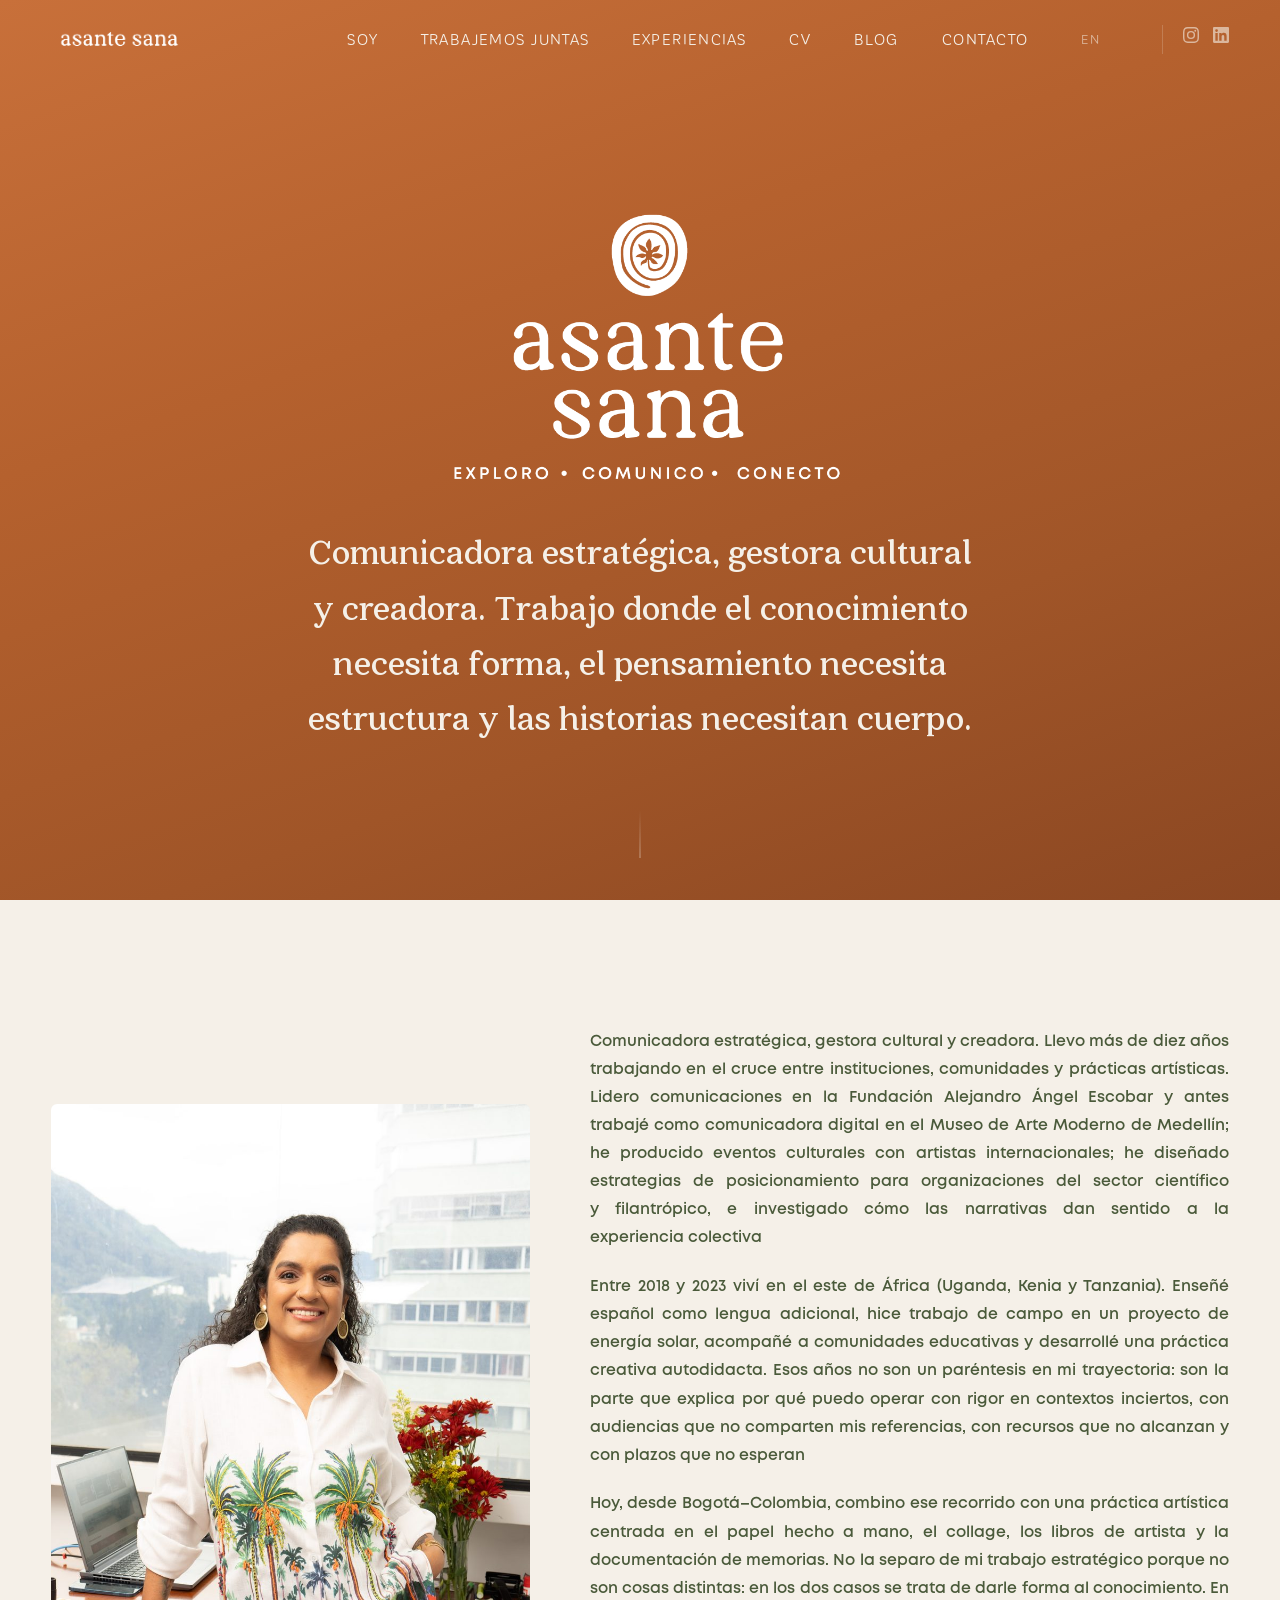
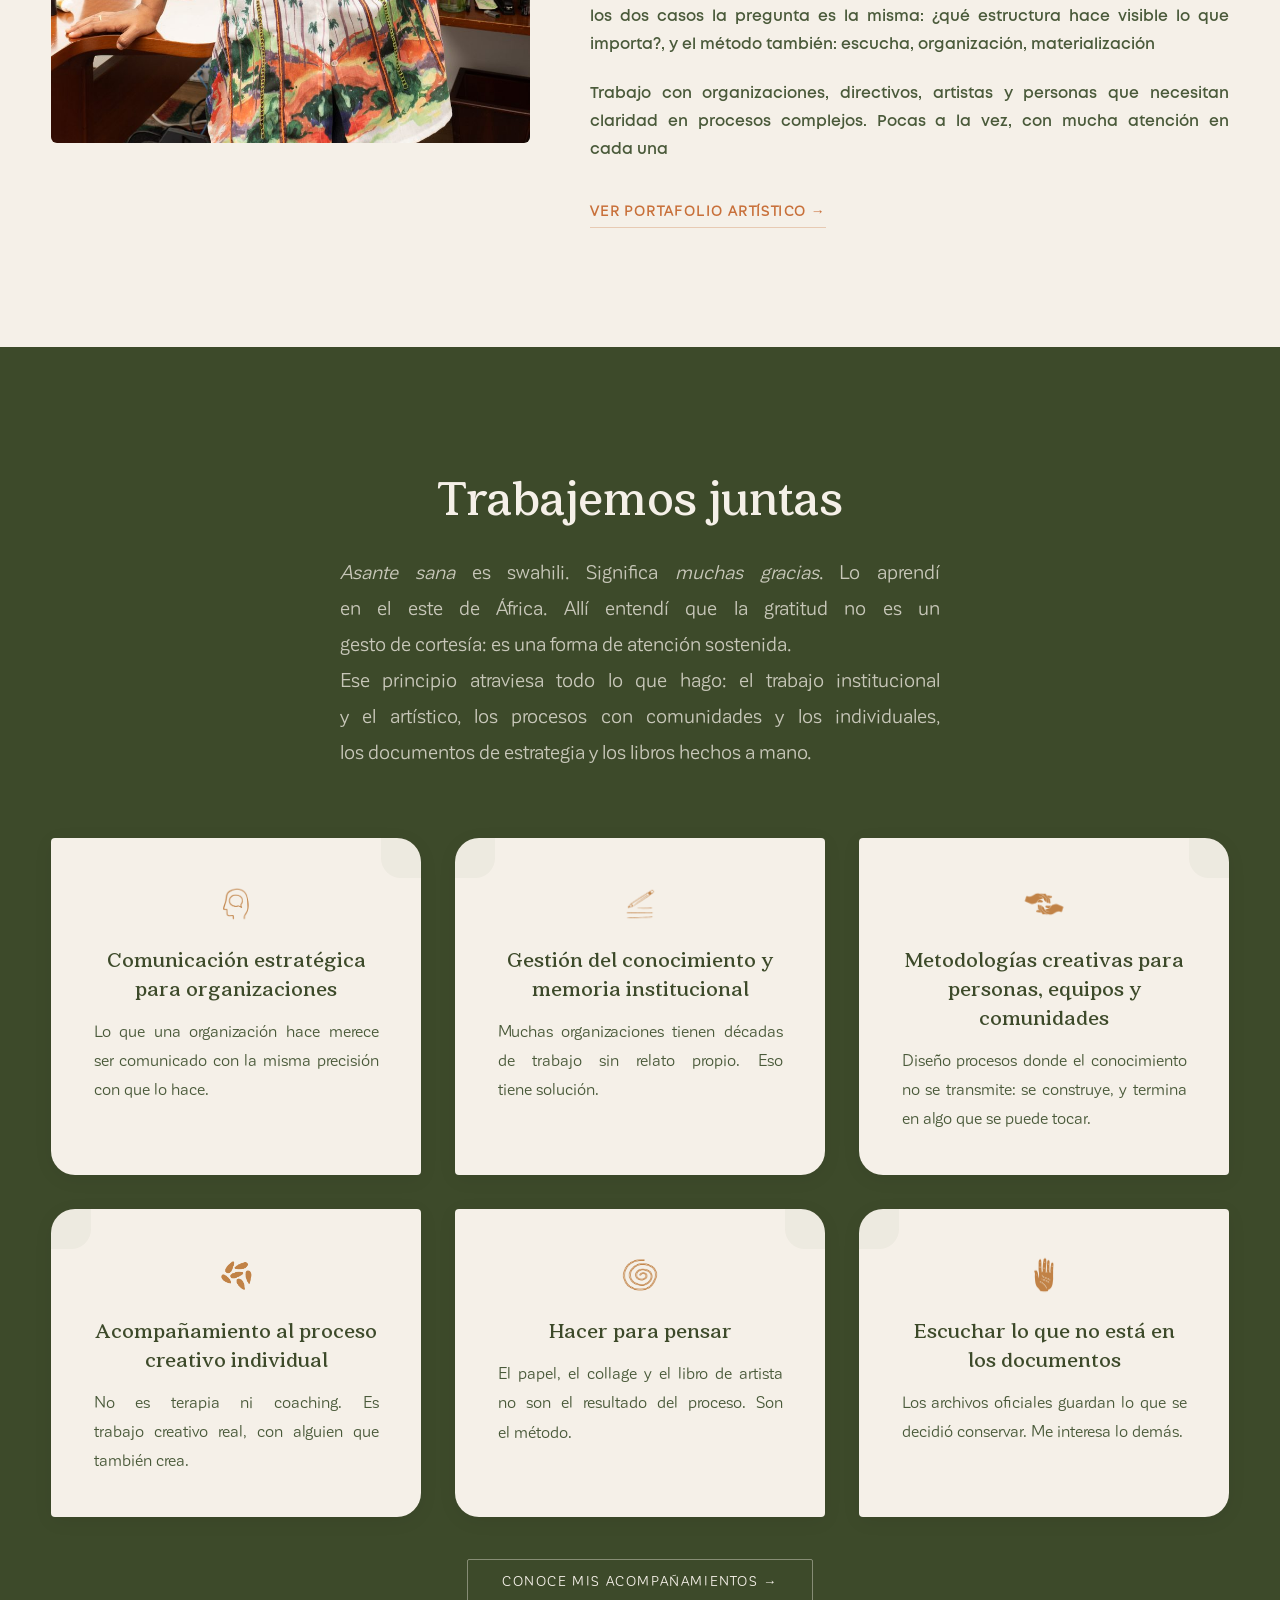
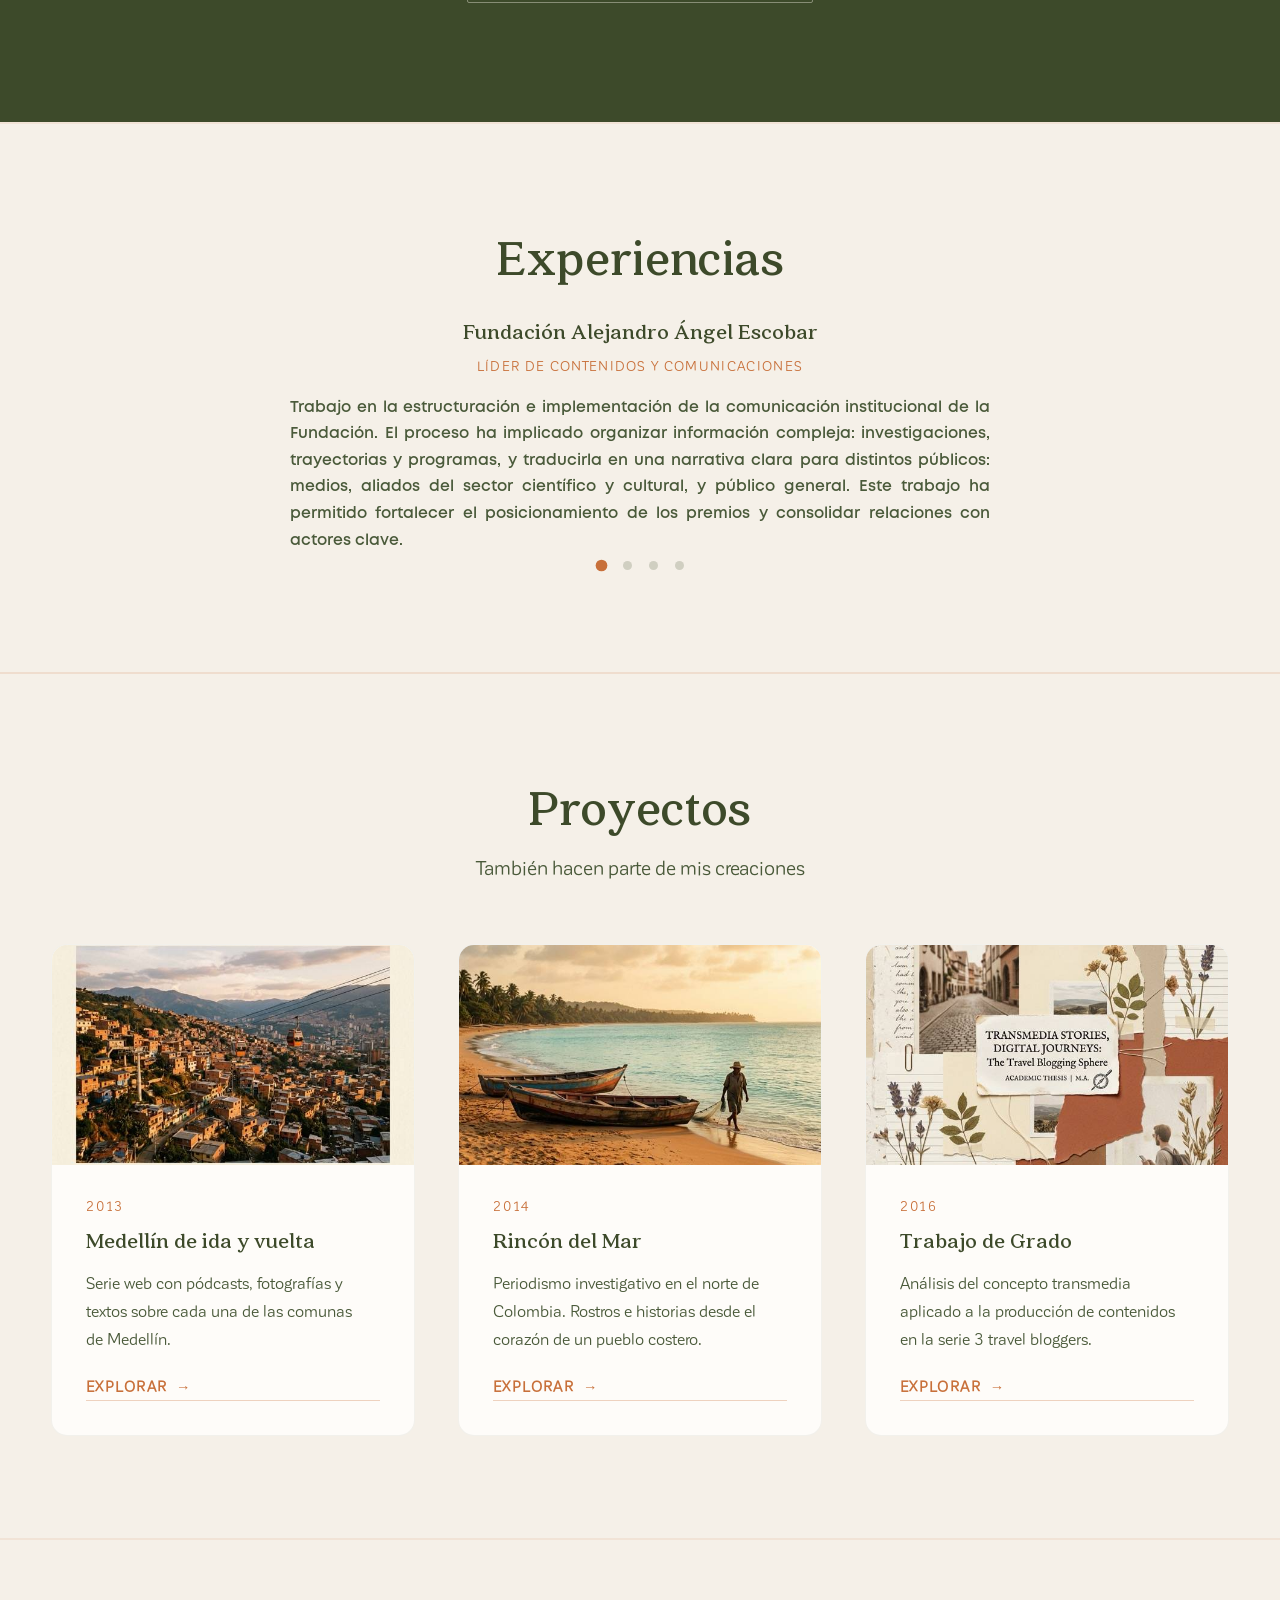
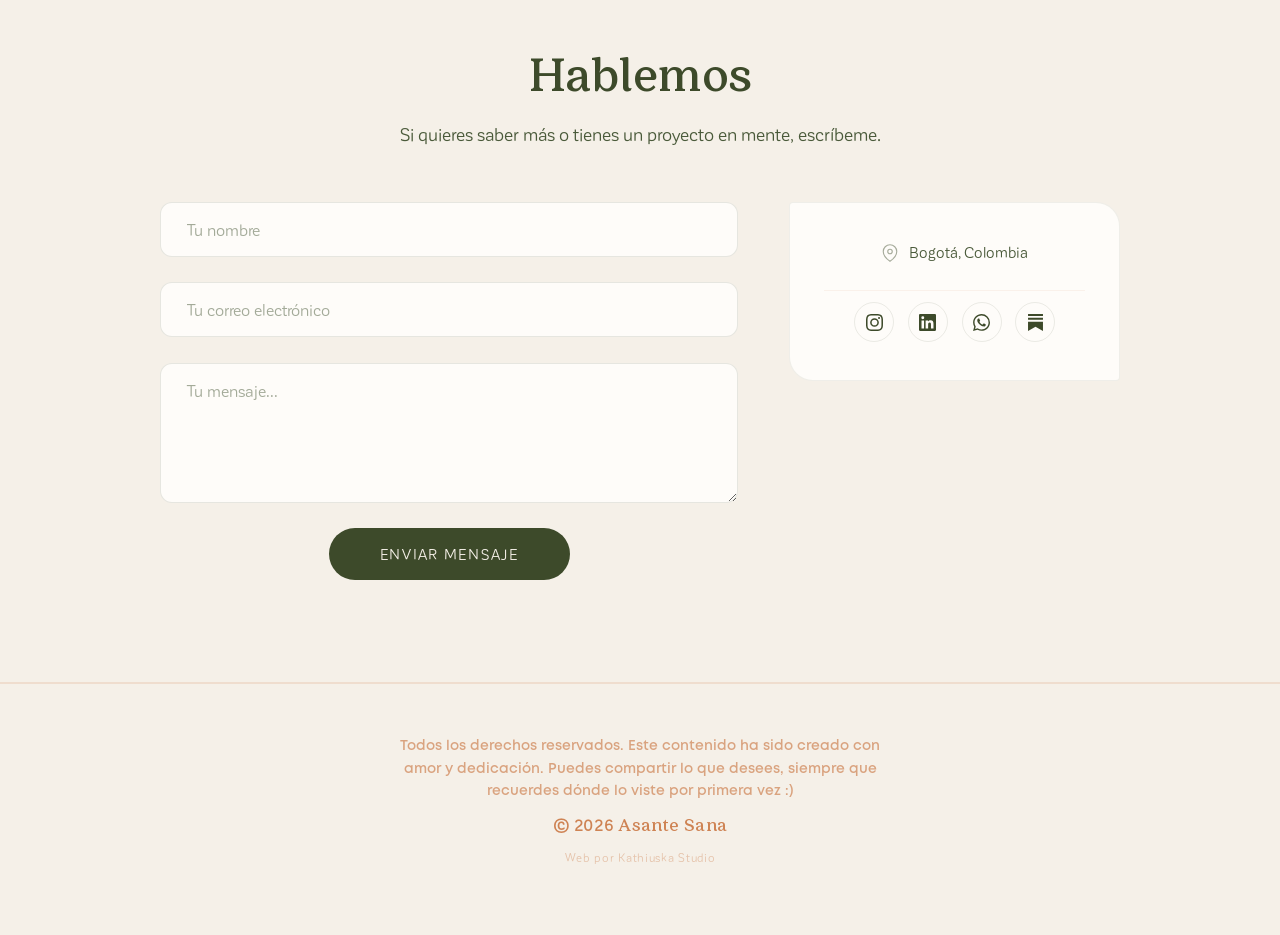
==== commit 63088816: "Remove redundant phone — WhatsApp icon covers it" ====
--- a/site/index.html
+++ b/site/index.html
@@ -160,7 +160,6 @@
           </form>
         </div>
         <div class="contact__info reveal">
-          <div class="contact__info-item"><svg class="contact__info-icon" viewBox="0 0 24 24" fill="none" stroke="currentColor" stroke-width="1.5"><path d="M22 16.92v3a2 2 0 01-2.18 2 19.79 19.79 0 01-8.63-3.07 19.5 19.5 0 01-6-6 19.79 19.79 0 01-3.07-8.67A2 2 0 014.11 2h3a2 2 0 012 1.72c.127.96.361 1.903.7 2.81a2 2 0 01-.45 2.11L8.09 9.91a16 16 0 006 6l1.27-1.27a2 2 0 012.11-.45c.907.339 1.85.573 2.81.7A2 2 0 0122 16.92z"/></svg><a href="https://wa.me/573138701891" target="_blank">+57 313 870 1891</a></div>
           <div class="contact__info-item"><svg class="contact__info-icon" viewBox="0 0 24 24" fill="none" stroke="currentColor" stroke-width="1.5"><path d="M21 10c0 7-9 13-9 13s-9-6-9-13a9 9 0 0118 0z"/><circle cx="12" cy="10" r="3"/></svg><span>Bogotá, Colombia</span></div>
           <div class="contact__socials">
             <a href="https://www.instagram.com/hola_asante_sana/" target="_blank" class="contact__social" aria-label="Instagram"><svg viewBox="0 0 24 24" fill="currentColor"><path d="M12 2.163c3.204 0 3.584.012 4.85.07 3.252.148 4.771 1.691 4.919 4.919.058 1.265.069 1.645.069 4.849 0 3.205-.012 3.584-.069 4.849-.149 3.225-1.664 4.771-4.919 4.919-1.266.058-1.644.07-4.85.07-3.204 0-3.584-.012-4.849-.07-3.26-.149-4.771-1.699-4.919-4.92-.058-1.265-.07-1.644-.07-4.849 0-3.204.013-3.583.07-4.849.149-3.227 1.664-4.771 4.919-4.919 1.266-.057 1.645-.069 4.849-.069zM12 0C8.741 0 8.333.014 7.053.072 2.695.272.273 2.69.073 7.052.014 8.333 0 8.741 0 12c0 3.259.014 3.668.072 4.948.2 4.358 2.618 6.78 6.98 6.98C8.333 23.986 8.741 24 12 24c3.259 0 3.668-.014 4.948-.072 4.354-.2 6.782-2.618 6.979-6.98.059-1.28.073-1.689.073-4.948 0-3.259-.014-3.667-.072-4.947-.196-4.354-2.617-6.78-6.979-6.98C15.668.014 15.259 0 12 0zm0 5.838a6.162 6.162 0 100 12.324 6.162 6.162 0 000-12.324zM12 16a4 4 0 110-8 4 4 0 010 8zm6.406-11.845a1.44 1.44 0 100 2.881 1.44 1.44 0 000-2.881z"/></svg></a>
@@ -215,7 +214,7 @@
     if(s.ventajas) body += `<p class="mc-label">Por qué conmigo</p><div class="mc-ventajas">${s.ventajas.map(v=>`<div class="mc-ventaja">${v}</div>`).join('')}</div>`;
     if(s.highlight) body += `<div class="mc-highlight">${s.highlight}</div>`;
     if(s.price) body += `<p class="mc-price-text">Inversión: <strong>${s.price}</strong></p>`;
-    card.innerHTML = `<div class="mc-header" onclick="this.parentElement.classList.toggle('open')"><img src="img/icons/espiral.png" class="mc-icon" alt=""><div class="mc-titles"><div class="mc-title">${s.title}</div><div class="mc-hook">${s.hook}</div></div><span class="mc-toggle">+</span></div><div class="mc-body">${body}</div>`;
+    card.innerHTML = `<div class="mc-header" onclick="this.parentElement.classList.toggle('open')"><img src="img/icons/bullet.png" class="mc-icon" alt=""><div class="mc-titles"><div class="mc-title">${s.title}</div><div class="mc-hook">${s.hook}</div></div><span class="mc-toggle">+</span></div><div class="mc-body">${body}</div>`;
     mc.appendChild(card);
   });
   </script>
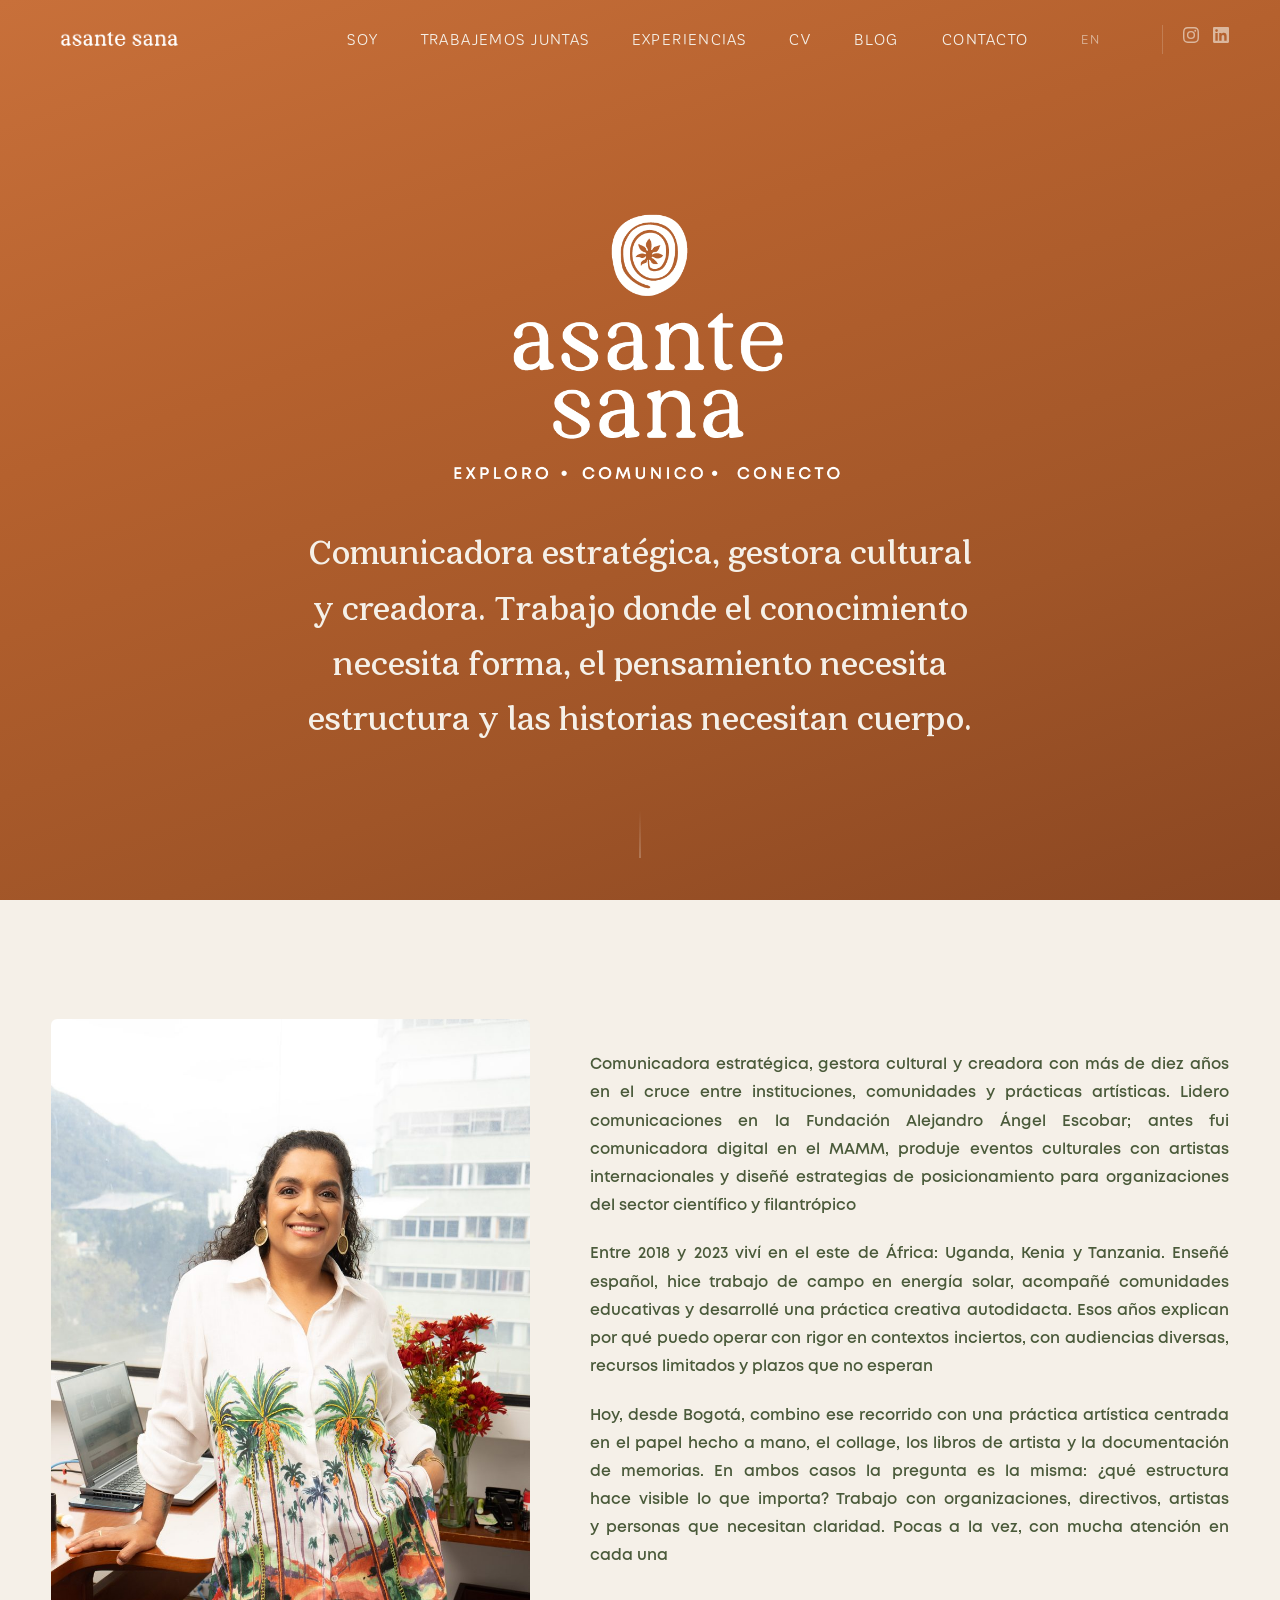
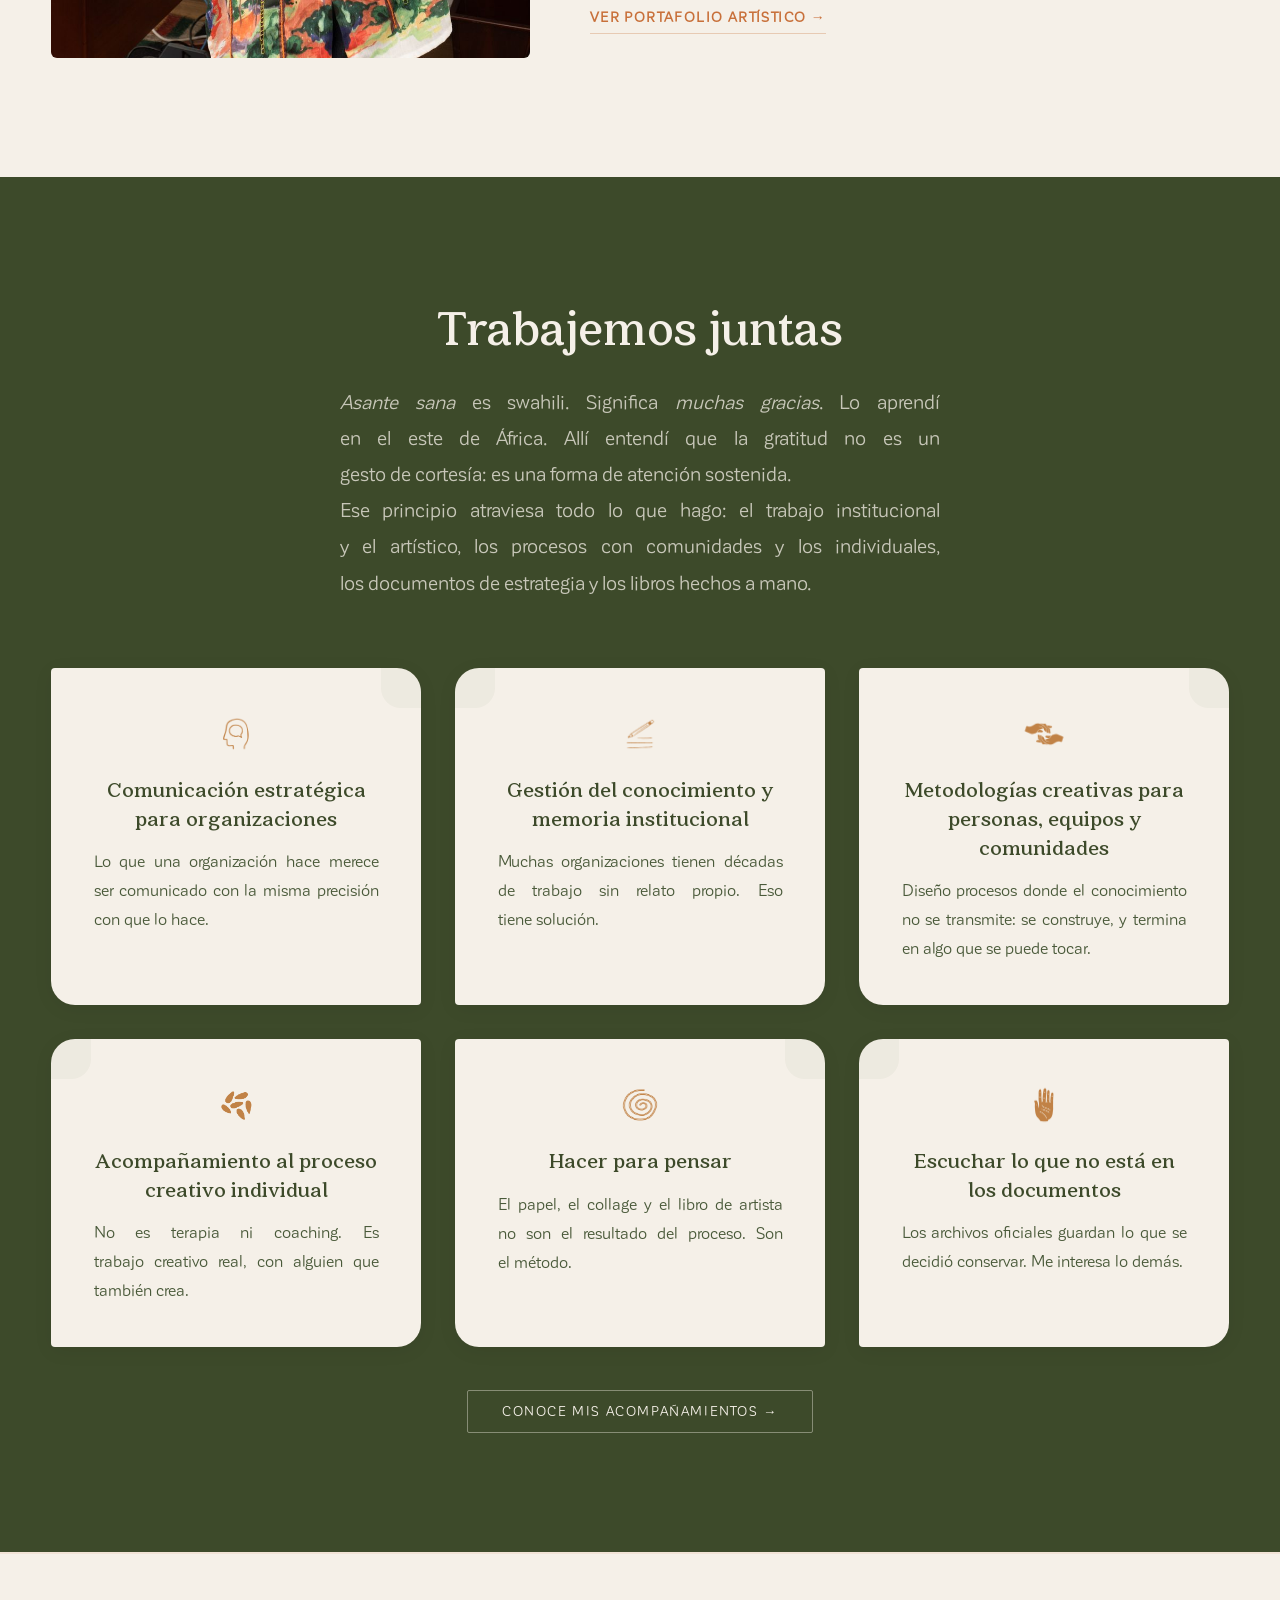
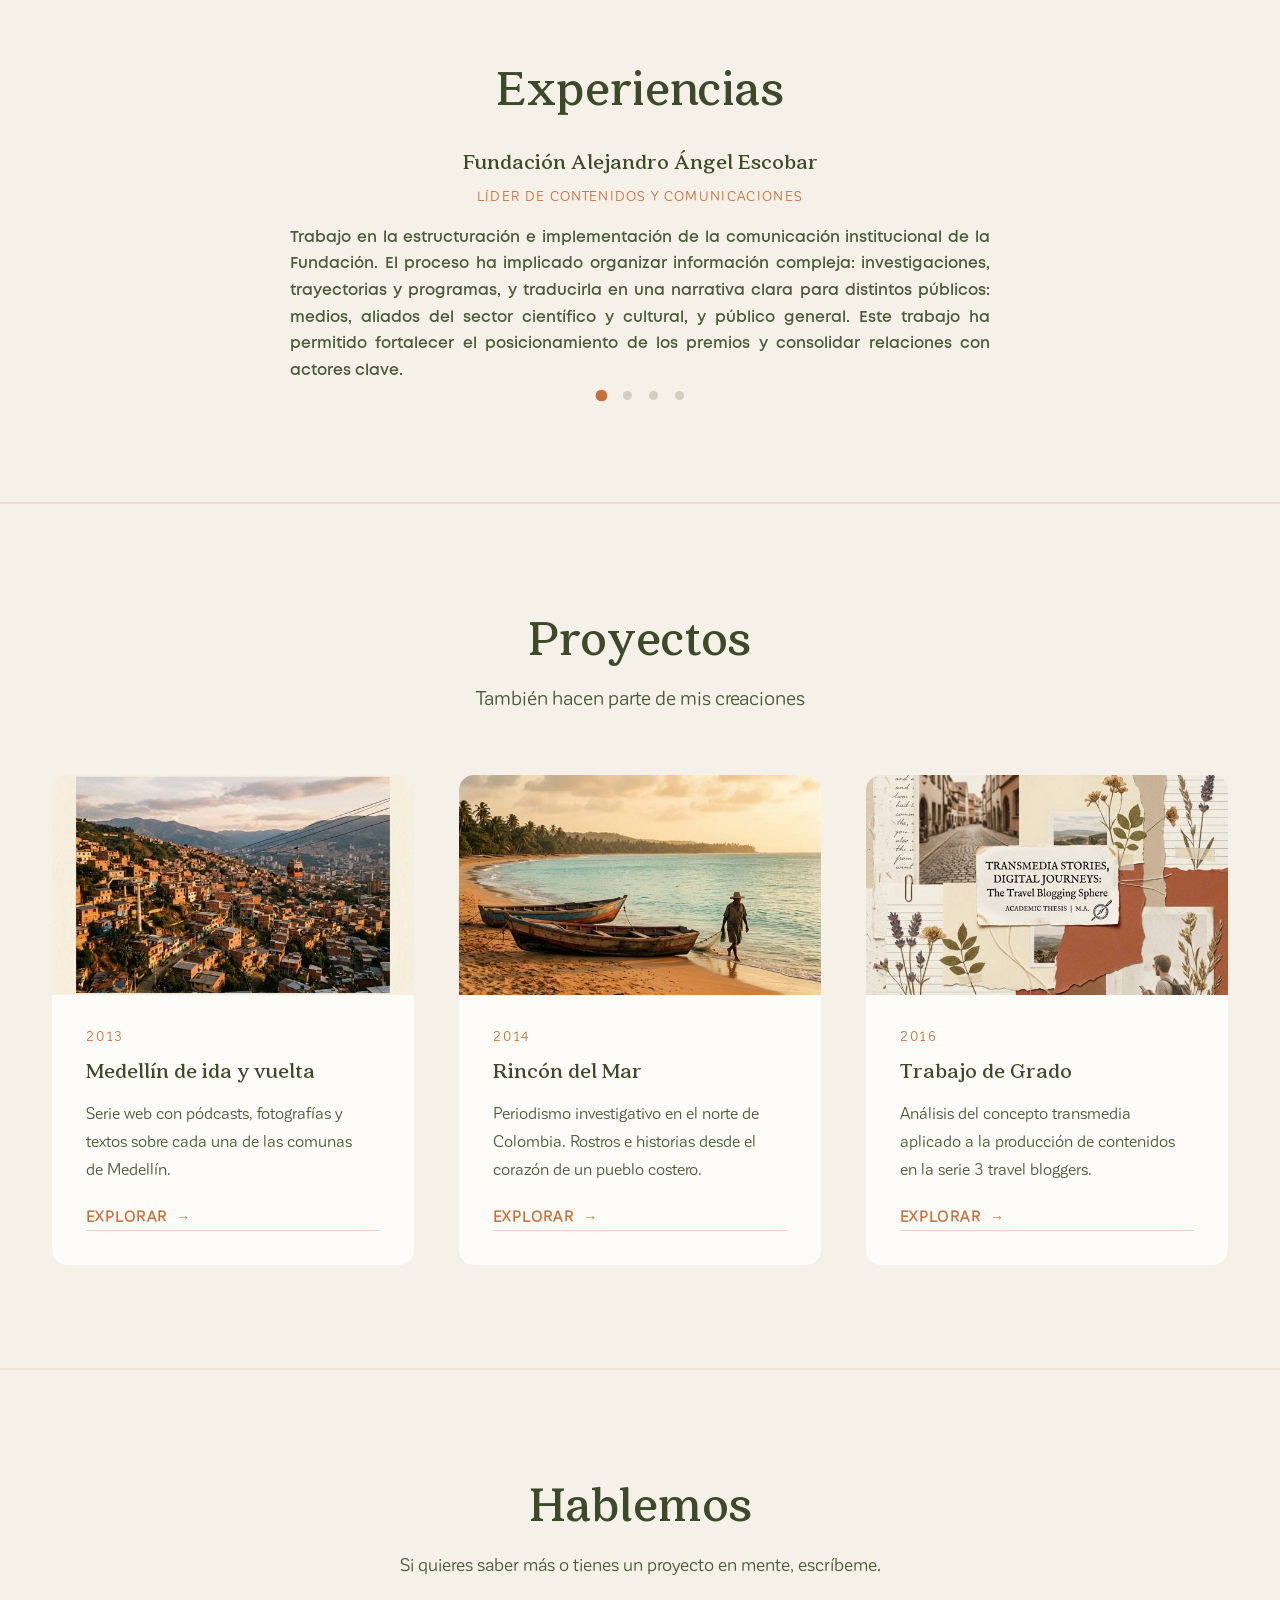
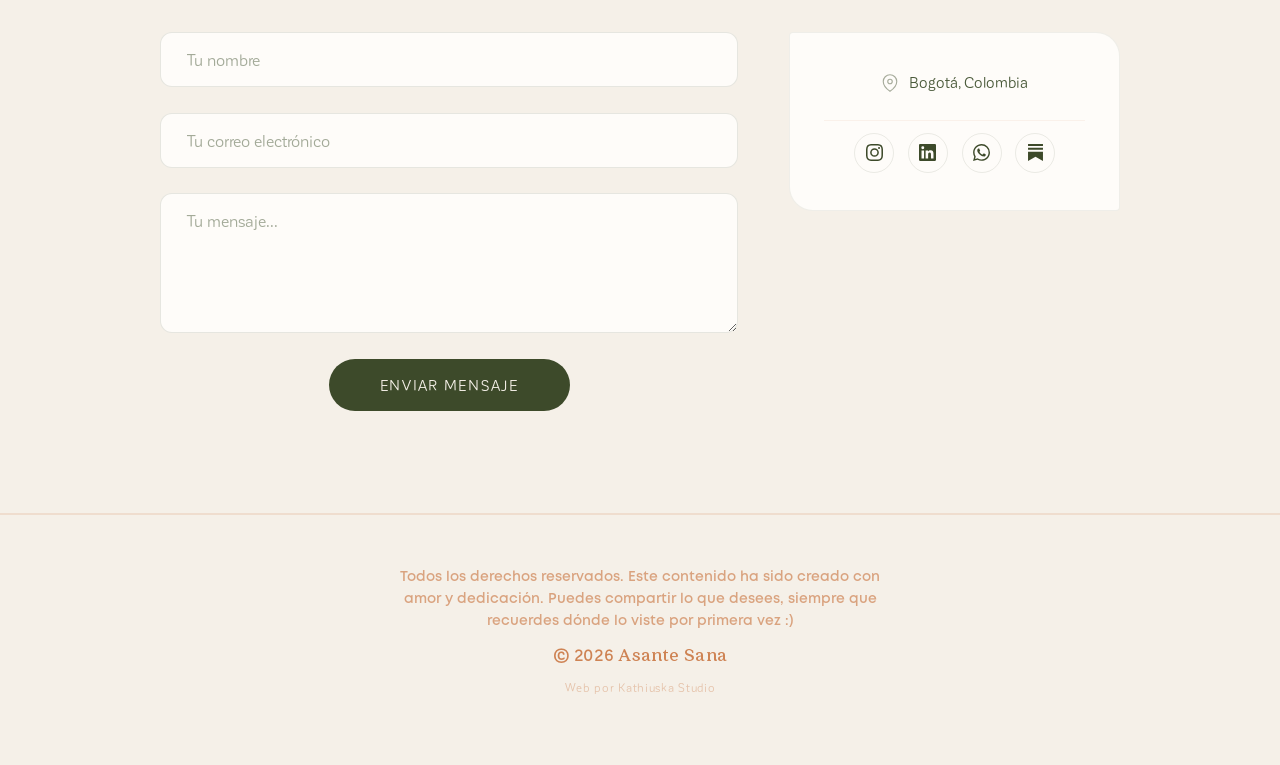
==== commit fa017e4f: "Bio: condensed to 3 balanced paragraphs" ====
--- a/site/index.html
+++ b/site/index.html
@@ -55,10 +55,9 @@
       <div class="about__grid">
         <div class="about__image-wrap reveal"><img src="stefania-portrait.jpg" alt="Stefanía Ramírez G."><div class="about__image-frame"></div></div>
         <div class="about__content reveal">
-          <p class="about__bio">Comunicadora estratégica, gestora cultural y creadora. Llevo más de diez años trabajando en el cruce entre instituciones, comunidades y prácticas artísticas. Lidero comunicaciones en la Fundación Alejandro Ángel Escobar y antes trabajé como comunicadora digital en el Museo de Arte Moderno de Medellín; he producido eventos culturales con artistas internacionales; he diseñado estrategias de posicionamiento para organizaciones del sector científico y filantrópico, e investigado cómo las narrativas dan sentido a la experiencia colectiva</p>
-          <p class="about__bio">Entre 2018 y 2023 viví en el este de África (Uganda, Kenia y Tanzania). Enseñé español como lengua adicional, hice trabajo de campo en un proyecto de energía solar, acompañé a comunidades educativas y desarrollé una práctica creativa autodidacta. Esos años no son un paréntesis en mi trayectoria: son la parte que explica por qué puedo operar con rigor en contextos inciertos, con audiencias que no comparten mis referencias, con recursos que no alcanzan y con plazos que no esperan</p>
-          <p class="about__bio">Hoy, desde Bogotá–Colombia, combino ese recorrido con una práctica artística centrada en el papel hecho a mano, el collage, los libros de artista y la documentación de memorias. No la separo de mi trabajo estratégico porque no son cosas distintas: en los dos casos se trata de darle forma al conocimiento. En los dos casos la pregunta es la misma: ¿qué estructura hace visible lo que importa?, y el método también: escucha, organización, materialización</p>
-          <p class="about__bio">Trabajo con organizaciones, directivos, artistas y personas que necesitan claridad en procesos complejos. Pocas a la vez, con mucha atención en cada una</p>
+          <p class="about__bio">Comunicadora estratégica, gestora cultural y creadora con más de diez años en el cruce entre instituciones, comunidades y prácticas artísticas. Lidero comunicaciones en la Fundación Alejandro Ángel Escobar; antes fui comunicadora digital en el MAMM, produje eventos culturales con artistas internacionales y diseñé estrategias de posicionamiento para organizaciones del sector científico y filantrópico</p>
+          <p class="about__bio">Entre 2018 y 2023 viví en el este de África: Uganda, Kenia y Tanzania. Enseñé español, hice trabajo de campo en energía solar, acompañé comunidades educativas y desarrollé una práctica creativa autodidacta. Esos años explican por qué puedo operar con rigor en contextos inciertos, con audiencias diversas, recursos limitados y plazos que no esperan</p>
+          <p class="about__bio">Hoy, desde Bogotá, combino ese recorrido con una práctica artística centrada en el papel hecho a mano, el collage, los libros de artista y la documentación de memorias. En ambos casos la pregunta es la misma: ¿qué estructura hace visible lo que importa? Trabajo con organizaciones, directivos, artistas y personas que necesitan claridad. Pocas a la vez, con mucha atención en cada una</p>
           <a href="portafolio.html" target="_blank" class="about__portfolio">Ver portafolio artístico →</a>
         </div>
       </div>
--- a/site/index.css
+++ b/site/index.css
@@ -243,7 +243,7 @@
   width: min(420px, 70vw);
   margin-bottom: 1.2rem;
   animation: fadeUp 1.2s var(--transition) both;
-  filter: brightness(0) invert(1);
+  filter: brightness(0) invert(1) sepia(0.12) saturate(0.6);
 }
 .hero__tagline {
   font-family: var(--font-detail);
@@ -417,8 +417,8 @@
   margin-bottom: 1.2rem;
   text-align: justify;
   text-wrap: pretty;
-  hyphens: auto;
-  -webkit-hyphens: auto;
+  hyphens: none;
+  -webkit-hyphens: none;
 }
 .about__bio:last-of-type { margin-bottom: 2rem; }
 .about__portfolio {
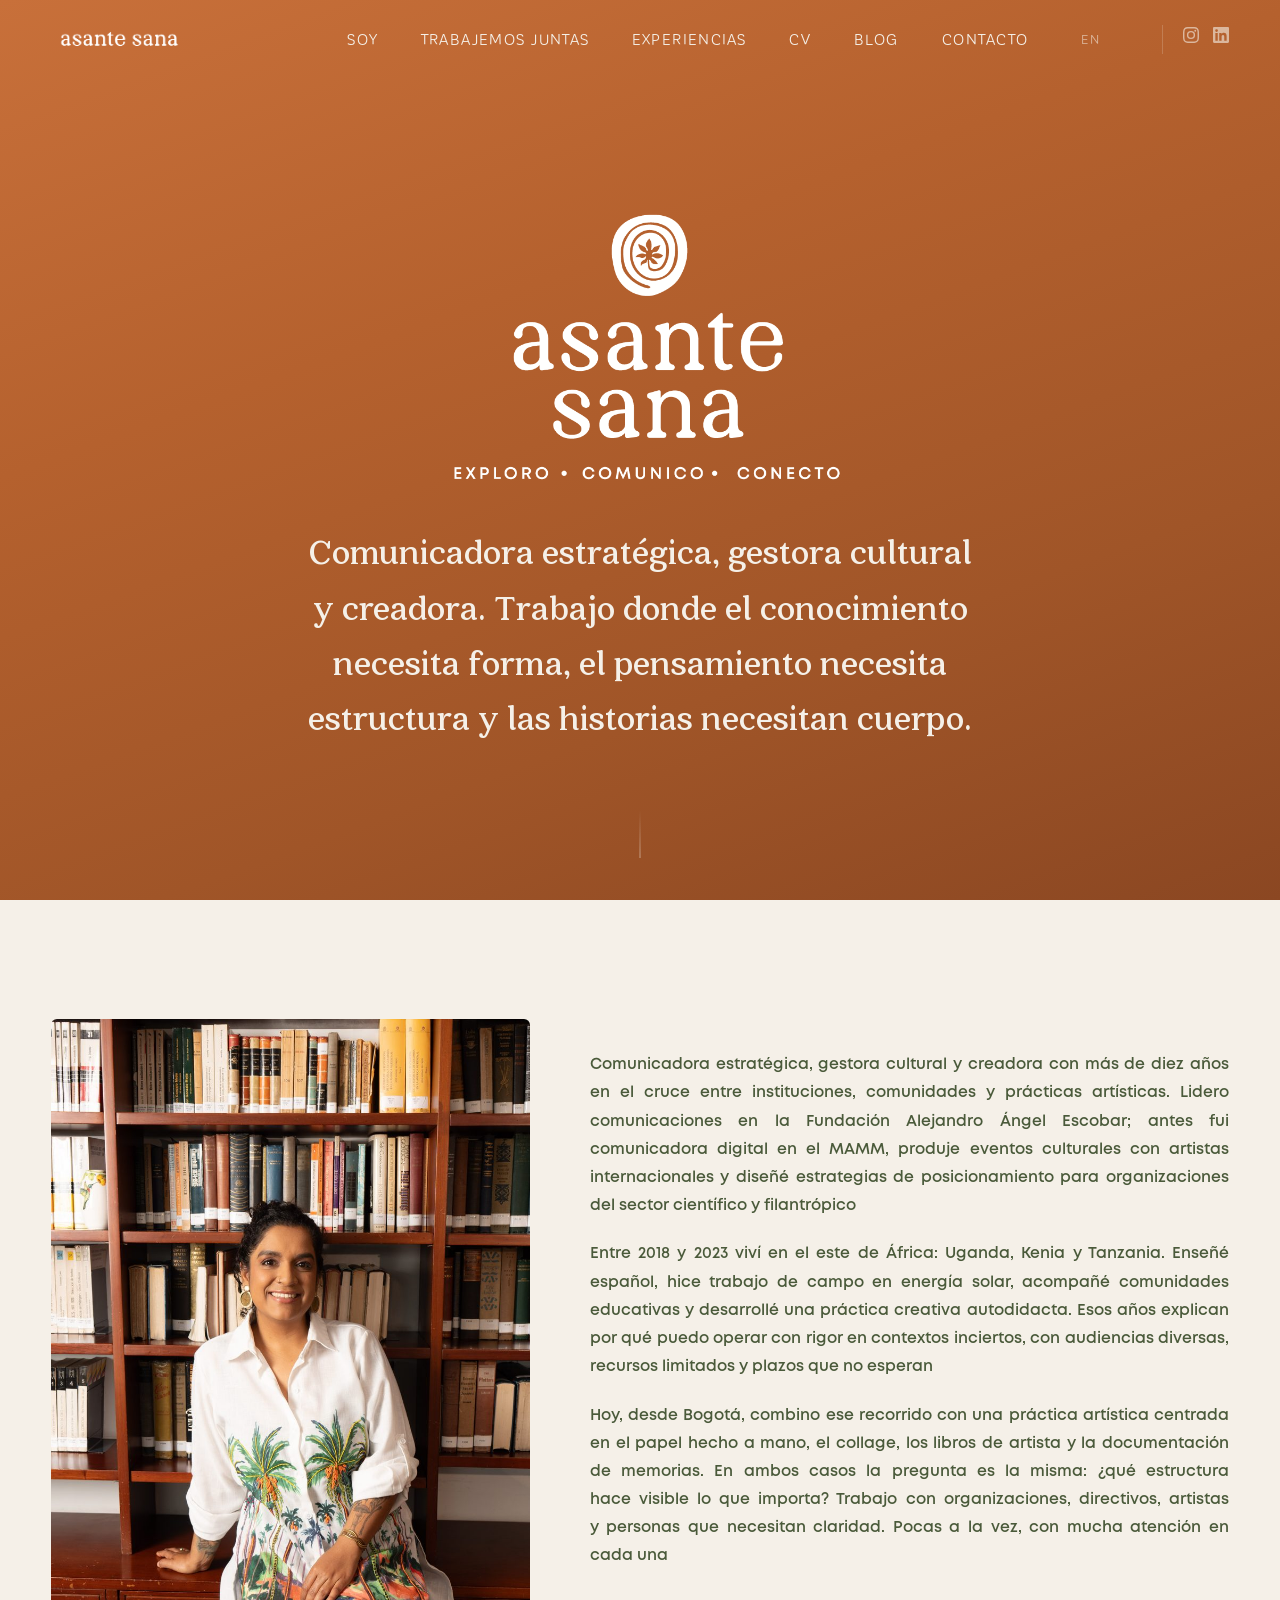
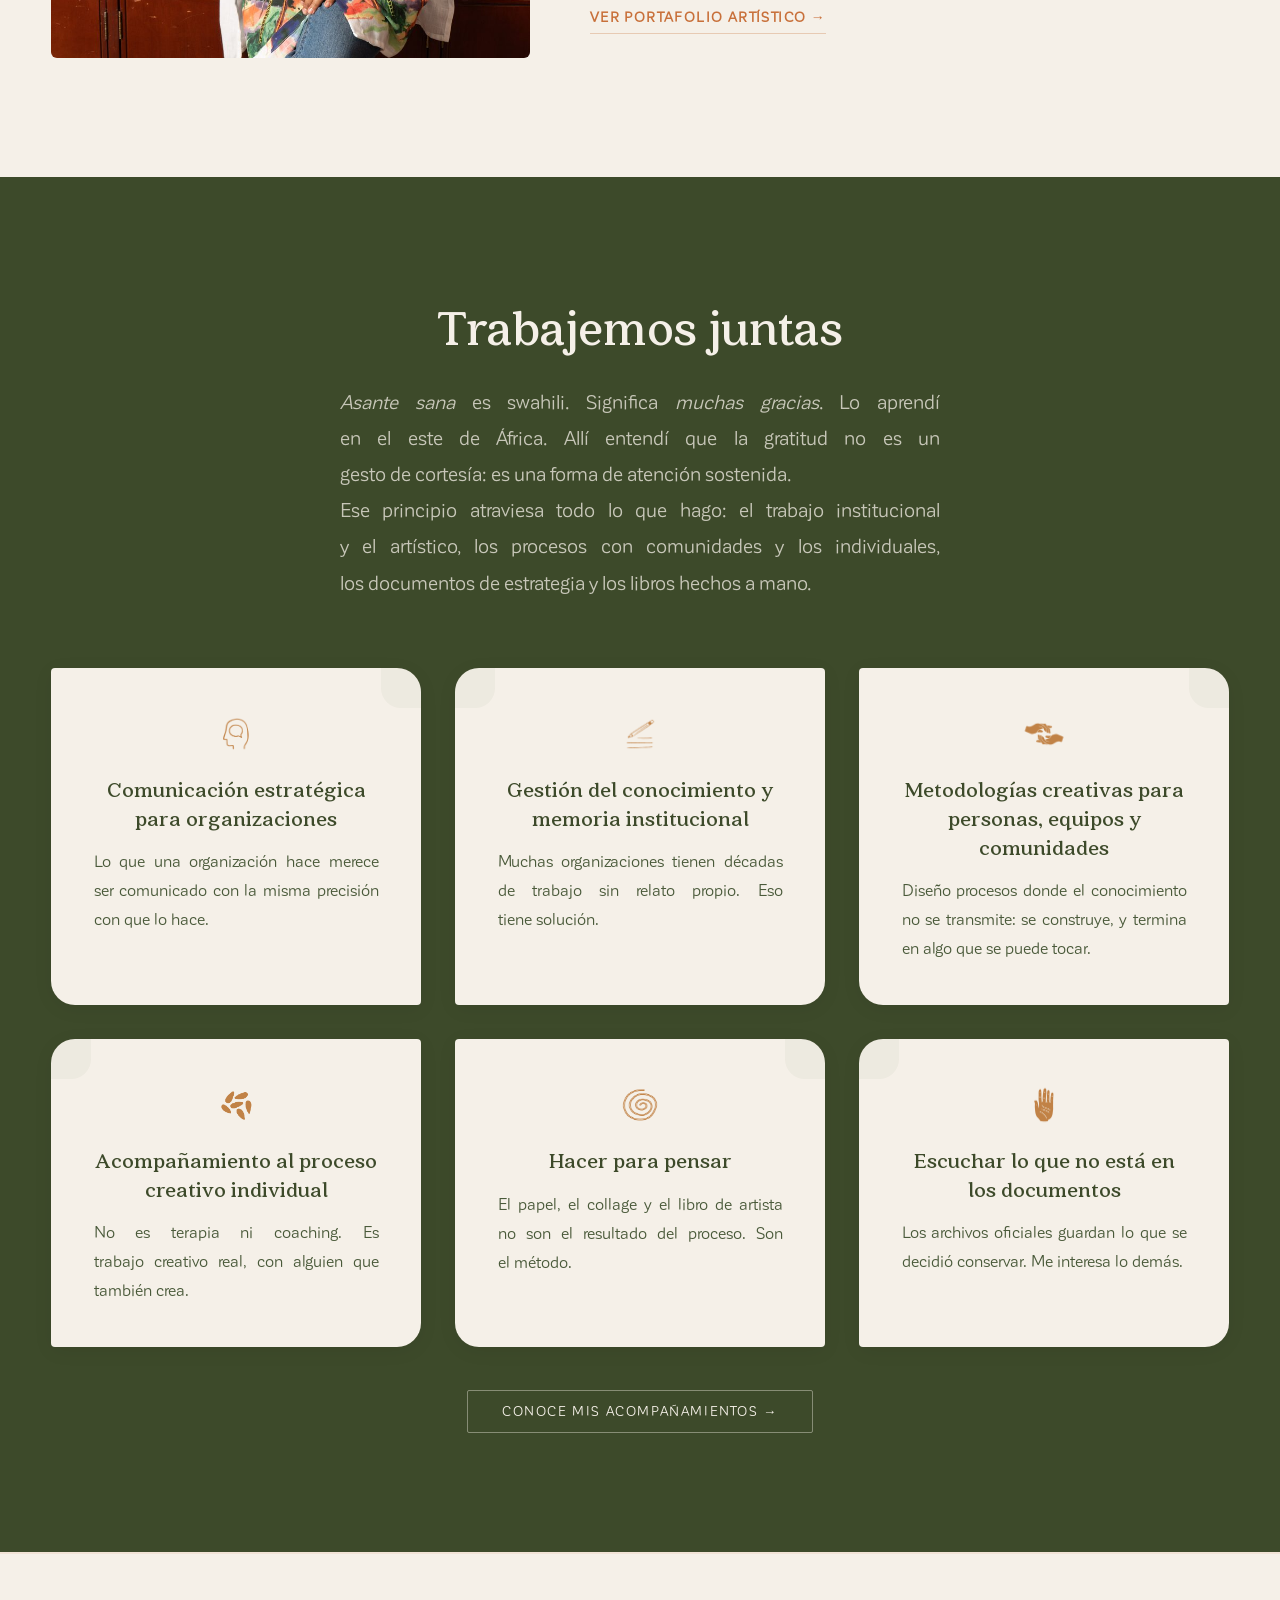
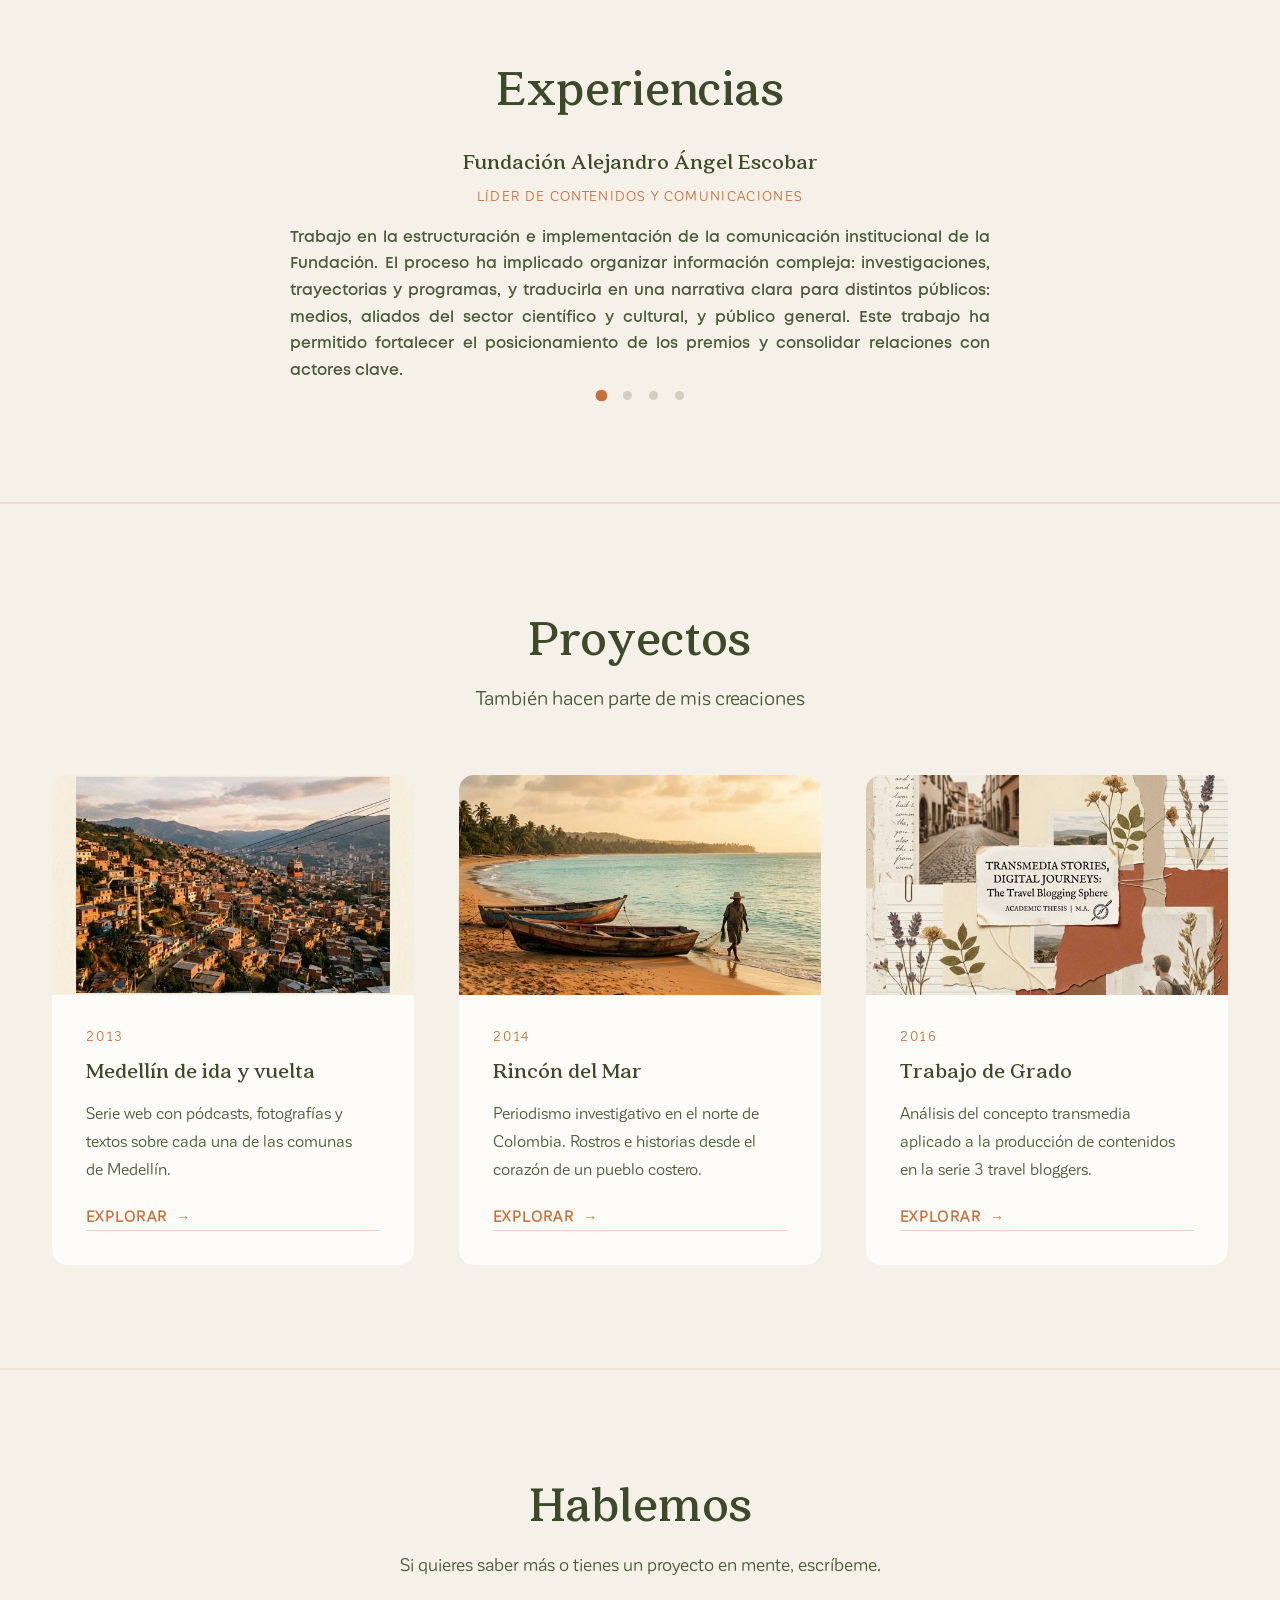
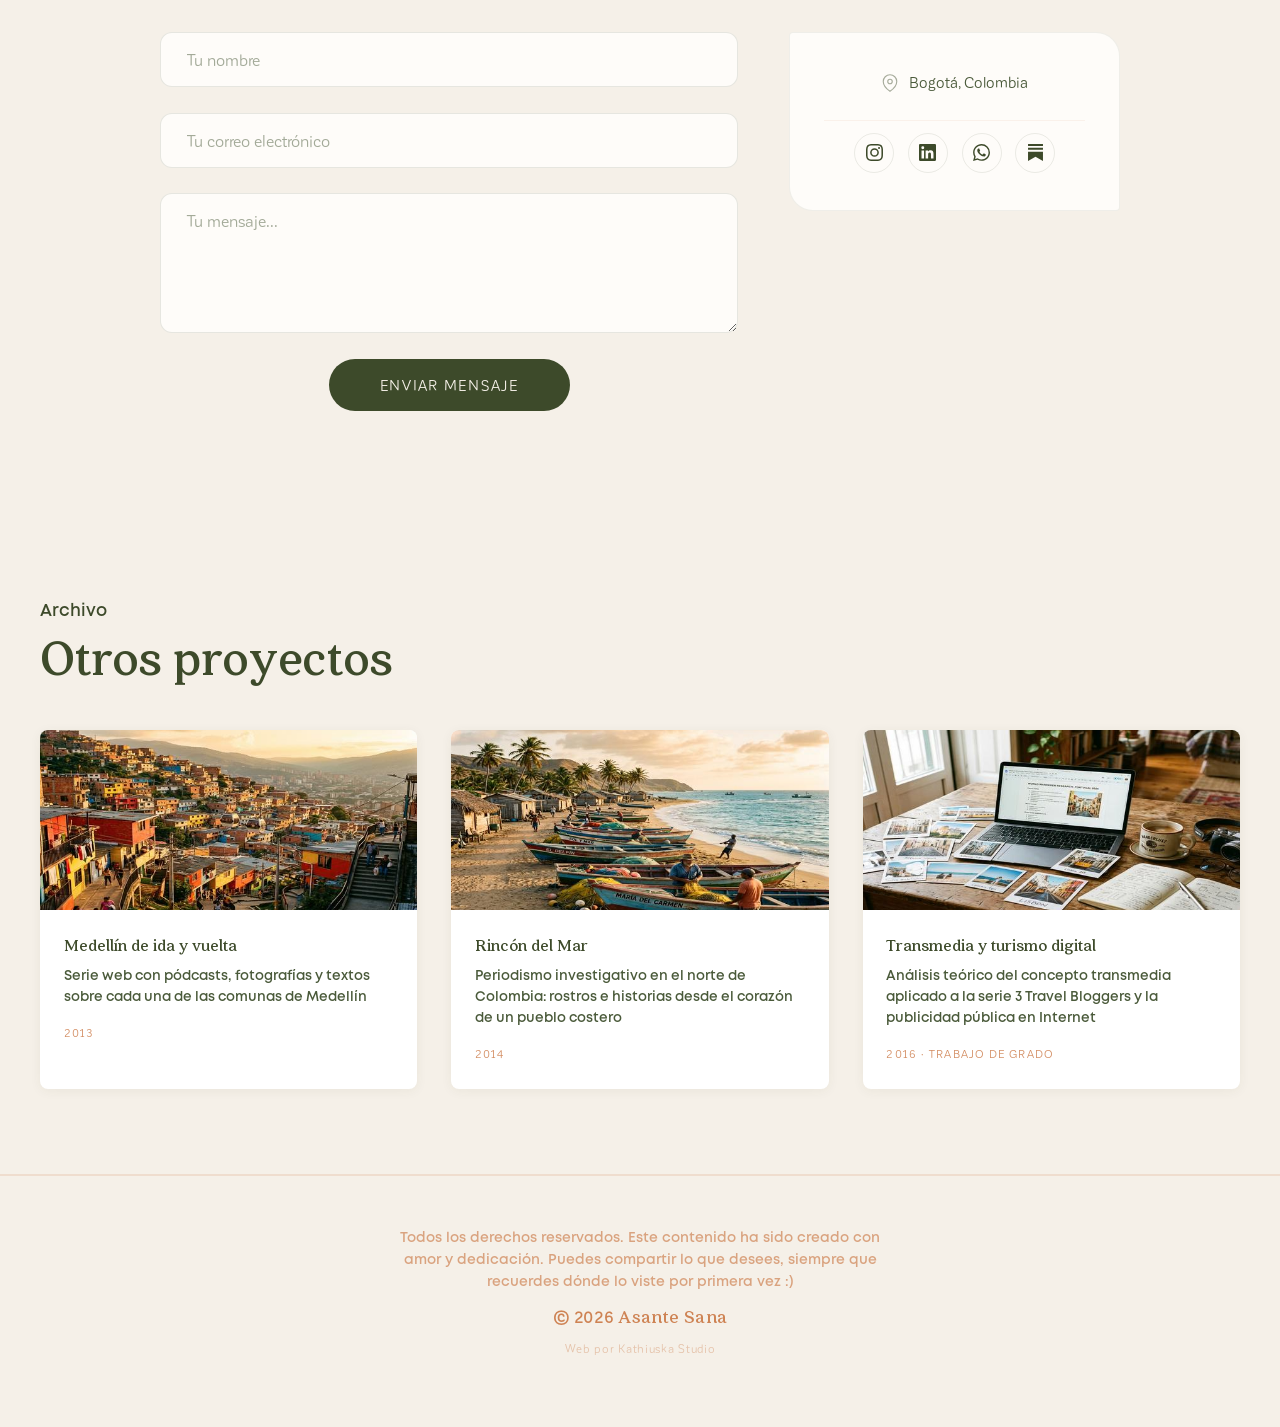
==== commit 235e9280: "Otros proyectos section, portfolio nav olive/cream toggle, thumbnail images" ====
--- a/site/index.html
+++ b/site/index.html
@@ -167,6 +167,40 @@
             <a href="https://substack.com/@stefaniarg" target="_blank" class="contact__social" aria-label="Substack"><svg viewBox="0 0 24 24" fill="currentColor"><path d="M22.539 8.242H1.46V5.406h21.08v2.836zM1.46 10.812V24L12 18.11 22.54 24V10.812H1.46zM22.54 0H1.46v2.836h21.08V0z"/></svg></a>
           </div>
         </div>
+      </div>
+    </div>
+  </section>
+
+  <!-- ====== OTROS PROYECTOS ====== -->
+  <section class="proyectos" id="proyectos">
+    <div class="container">
+      <p class="section__eyebrow reveal">Archivo</p>
+      <h2 class="section__title reveal">Otros proyectos</h2>
+      <div class="proyectos__grid">
+        <a href="https://stefaniaramirezg.wixsite.com/medellindeidayvuelta" target="_blank" class="proyecto-card reveal">
+          <div class="proyecto-card__img"><img src="img/proyectos/proyecto_medellin.jpg" alt="Medellín de ida y vuelta" loading="lazy"></div>
+          <div class="proyecto-card__text">
+            <h3 class="proyecto-card__title">Medellín de ida y vuelta</h3>
+            <p class="proyecto-card__desc">Serie web con pódcasts, fotografías y textos sobre cada una de las comunas de Medellín</p>
+            <span class="proyecto-card__year">2013</span>
+          </div>
+        </a>
+        <a href="https://stefaniaramirezg.wixsite.com/elmar" target="_blank" class="proyecto-card reveal">
+          <div class="proyecto-card__img"><img src="img/proyectos/proyecto_mar.jpg" alt="Rincón del Mar" loading="lazy"></div>
+          <div class="proyecto-card__text">
+            <h3 class="proyecto-card__title">Rincón del Mar</h3>
+            <p class="proyecto-card__desc">Periodismo investigativo en el norte de Colombia: rostros e historias desde el corazón de un pueblo costero</p>
+            <span class="proyecto-card__year">2014</span>
+          </div>
+        </a>
+        <a href="https://stefaniaramirezg.wixsite.com/inv-blogtrip-med" target="_blank" class="proyecto-card reveal">
+          <div class="proyecto-card__img"><img src="img/proyectos/proyecto_blogtrip.jpg" alt="Trabajo de grado" loading="lazy"></div>
+          <div class="proyecto-card__text">
+            <h3 class="proyecto-card__title">Transmedia y turismo digital</h3>
+            <p class="proyecto-card__desc">Análisis teórico del concepto transmedia aplicado a la serie 3 Travel Bloggers y la publicidad pública en Internet</p>
+            <span class="proyecto-card__year">2016 · Trabajo de grado</span>
+          </div>
+        </a>
       </div>
     </div>
   </section>
--- a/site/index.css
+++ b/site/index.css
@@ -1210,6 +1210,7 @@
   .services__grid { grid-template-columns: 1fr; }
   .projects__grid { grid-template-columns: 1fr 1fr; }
   #testimonios { padding: 5rem 1.5rem; }
+  .proyectos__grid { grid-template-columns: 1fr; }
 }
 @media (max-width: 600px) {
   .hero__logo { width: min(300px, 70vw); }
@@ -1217,3 +1218,66 @@
   .icon-strip img { height: 30px; }
   .projects__grid { grid-template-columns: 1fr; }
 }
+
+/* ========== OTROS PROYECTOS ========== */
+.proyectos {
+  padding: 5rem 2rem;
+  background: var(--color-cream);
+}
+.proyectos__grid {
+  display: grid;
+  grid-template-columns: repeat(3, 1fr);
+  gap: 2rem;
+  margin-top: 2.5rem;
+}
+.proyecto-card {
+  text-decoration: none;
+  color: inherit;
+  border-radius: 8px;
+  overflow: hidden;
+  background: #fff;
+  box-shadow: 0 2px 12px rgba(61,74,42,0.06);
+  transition: transform 0.3s ease, box-shadow 0.3s ease;
+}
+.proyecto-card:hover {
+  transform: translateY(-4px);
+  box-shadow: 0 8px 24px rgba(61,74,42,0.12);
+}
+.proyecto-card__img {
+  height: 180px;
+  overflow: hidden;
+}
+.proyecto-card__img img {
+  width: 100%;
+  height: 100%;
+  object-fit: cover;
+  transition: transform 0.4s ease;
+}
+.proyecto-card:hover .proyecto-card__img img {
+  transform: scale(1.05);
+}
+.proyecto-card__text {
+  padding: 1.2rem 1.4rem;
+}
+.proyecto-card__title {
+  font-family: var(--font-display);
+  font-size: 1rem;
+  font-weight: 600;
+  color: var(--color-olive);
+  margin-bottom: 0.4rem;
+}
+.proyecto-card__desc {
+  font-family: var(--font-body);
+  font-size: 0.8rem;
+  line-height: 1.55;
+  color: var(--color-text-light);
+  margin-bottom: 0.6rem;
+}
+.proyecto-card__year {
+  font-family: var(--font-detail);
+  font-size: 0.65rem;
+  letter-spacing: 0.1em;
+  text-transform: uppercase;
+  color: var(--color-terracotta);
+  opacity: 0.8;
+}
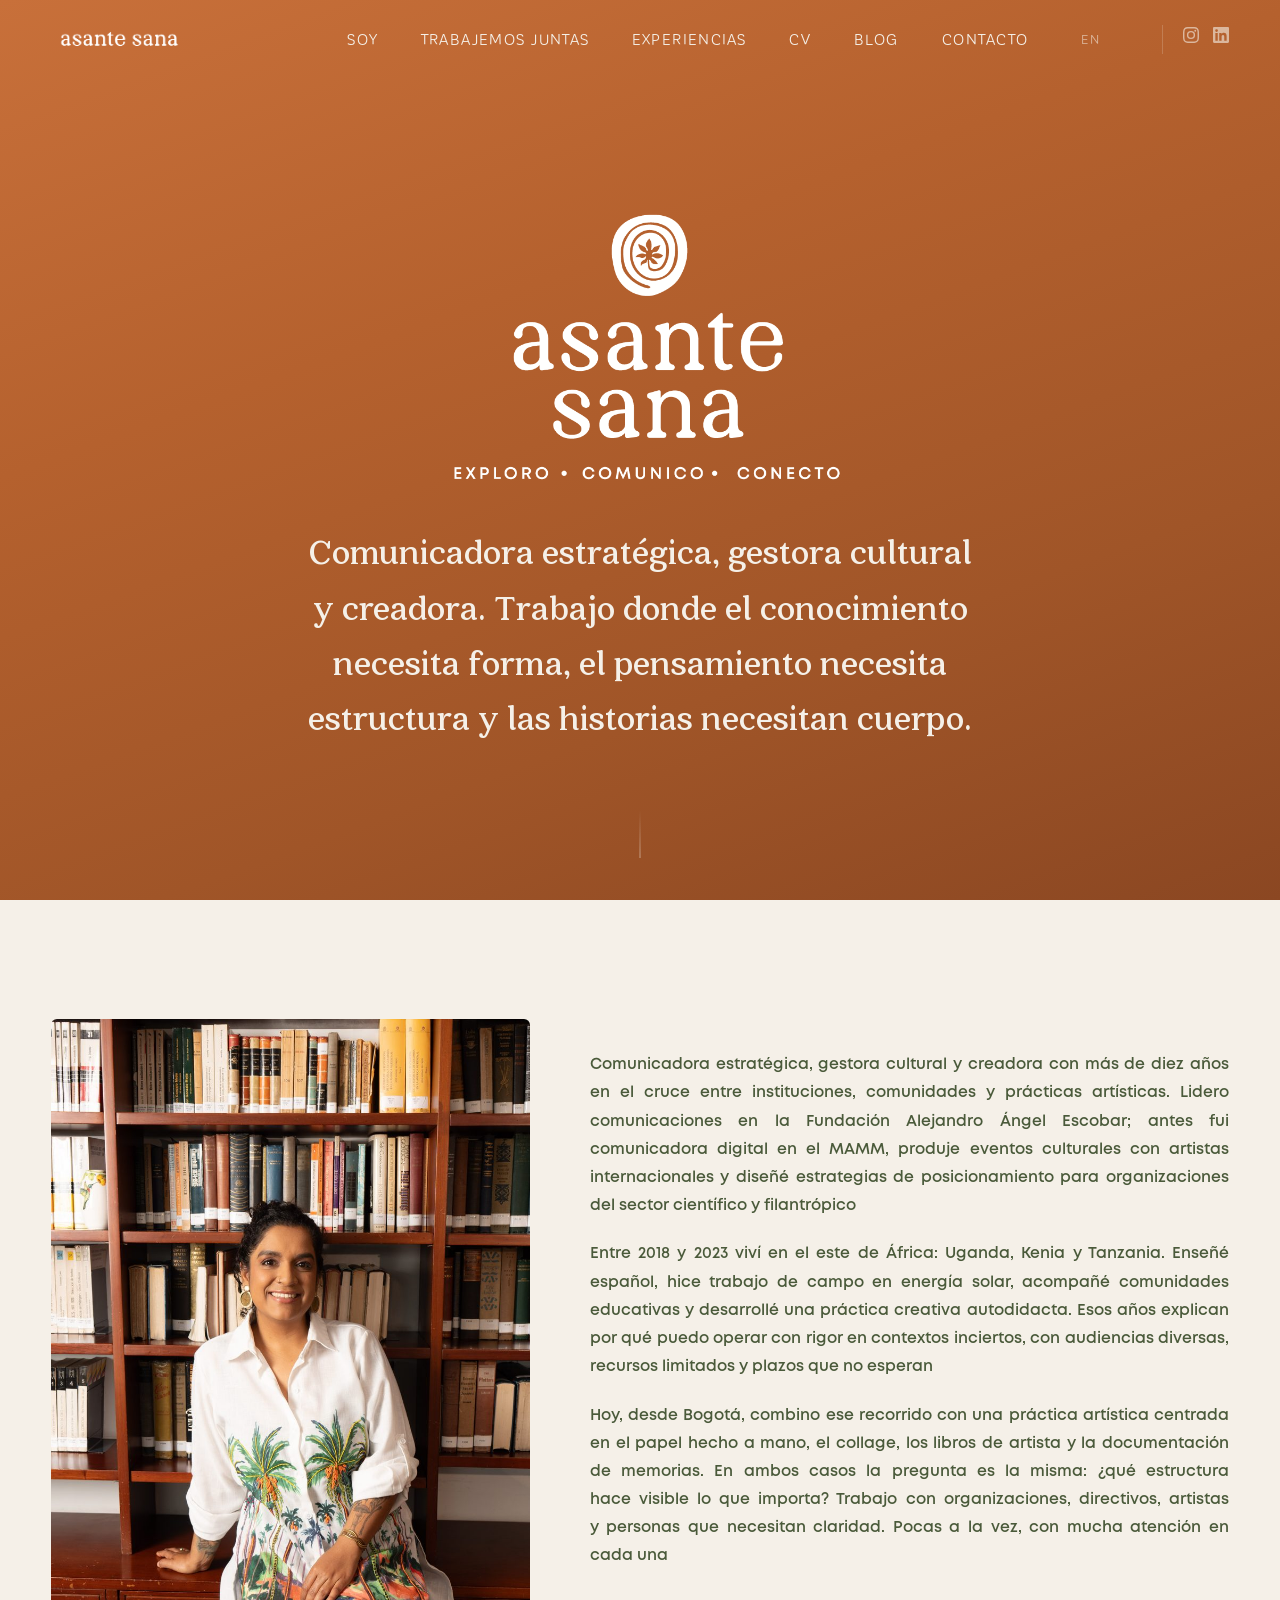
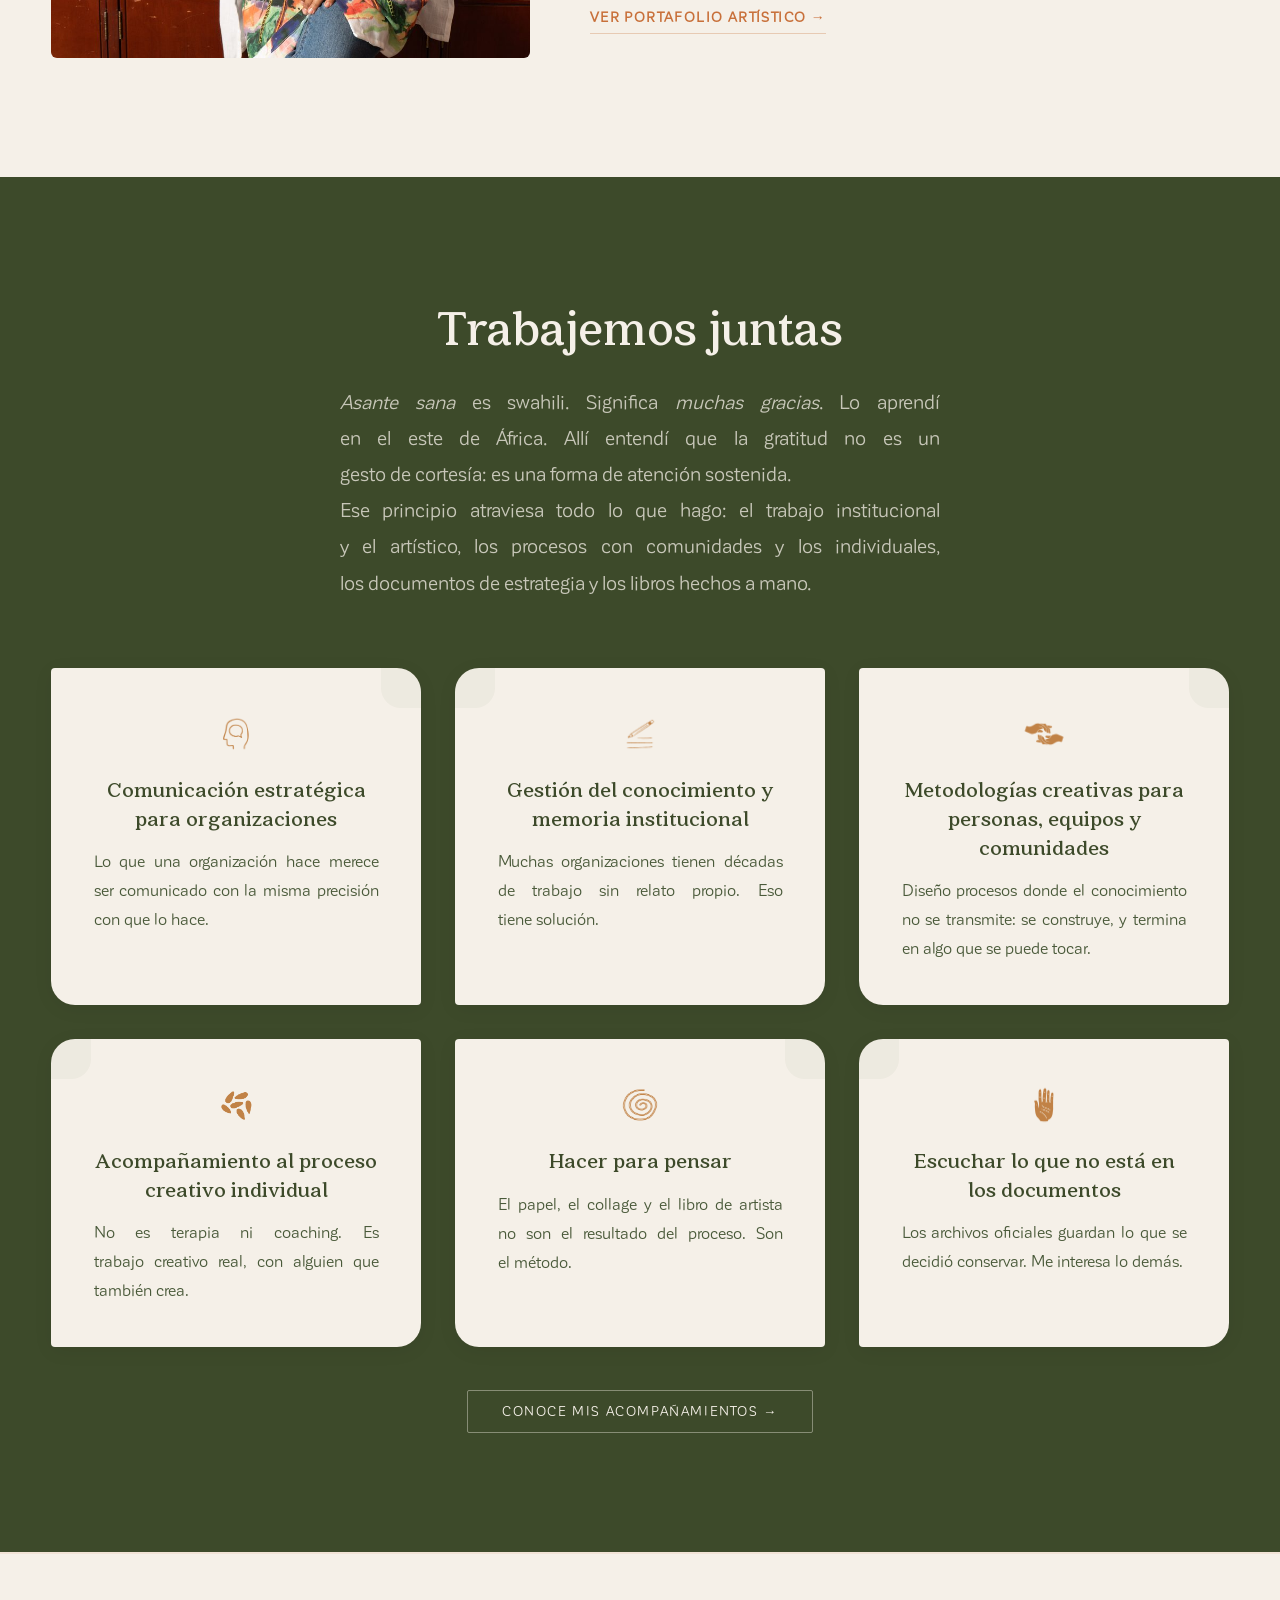
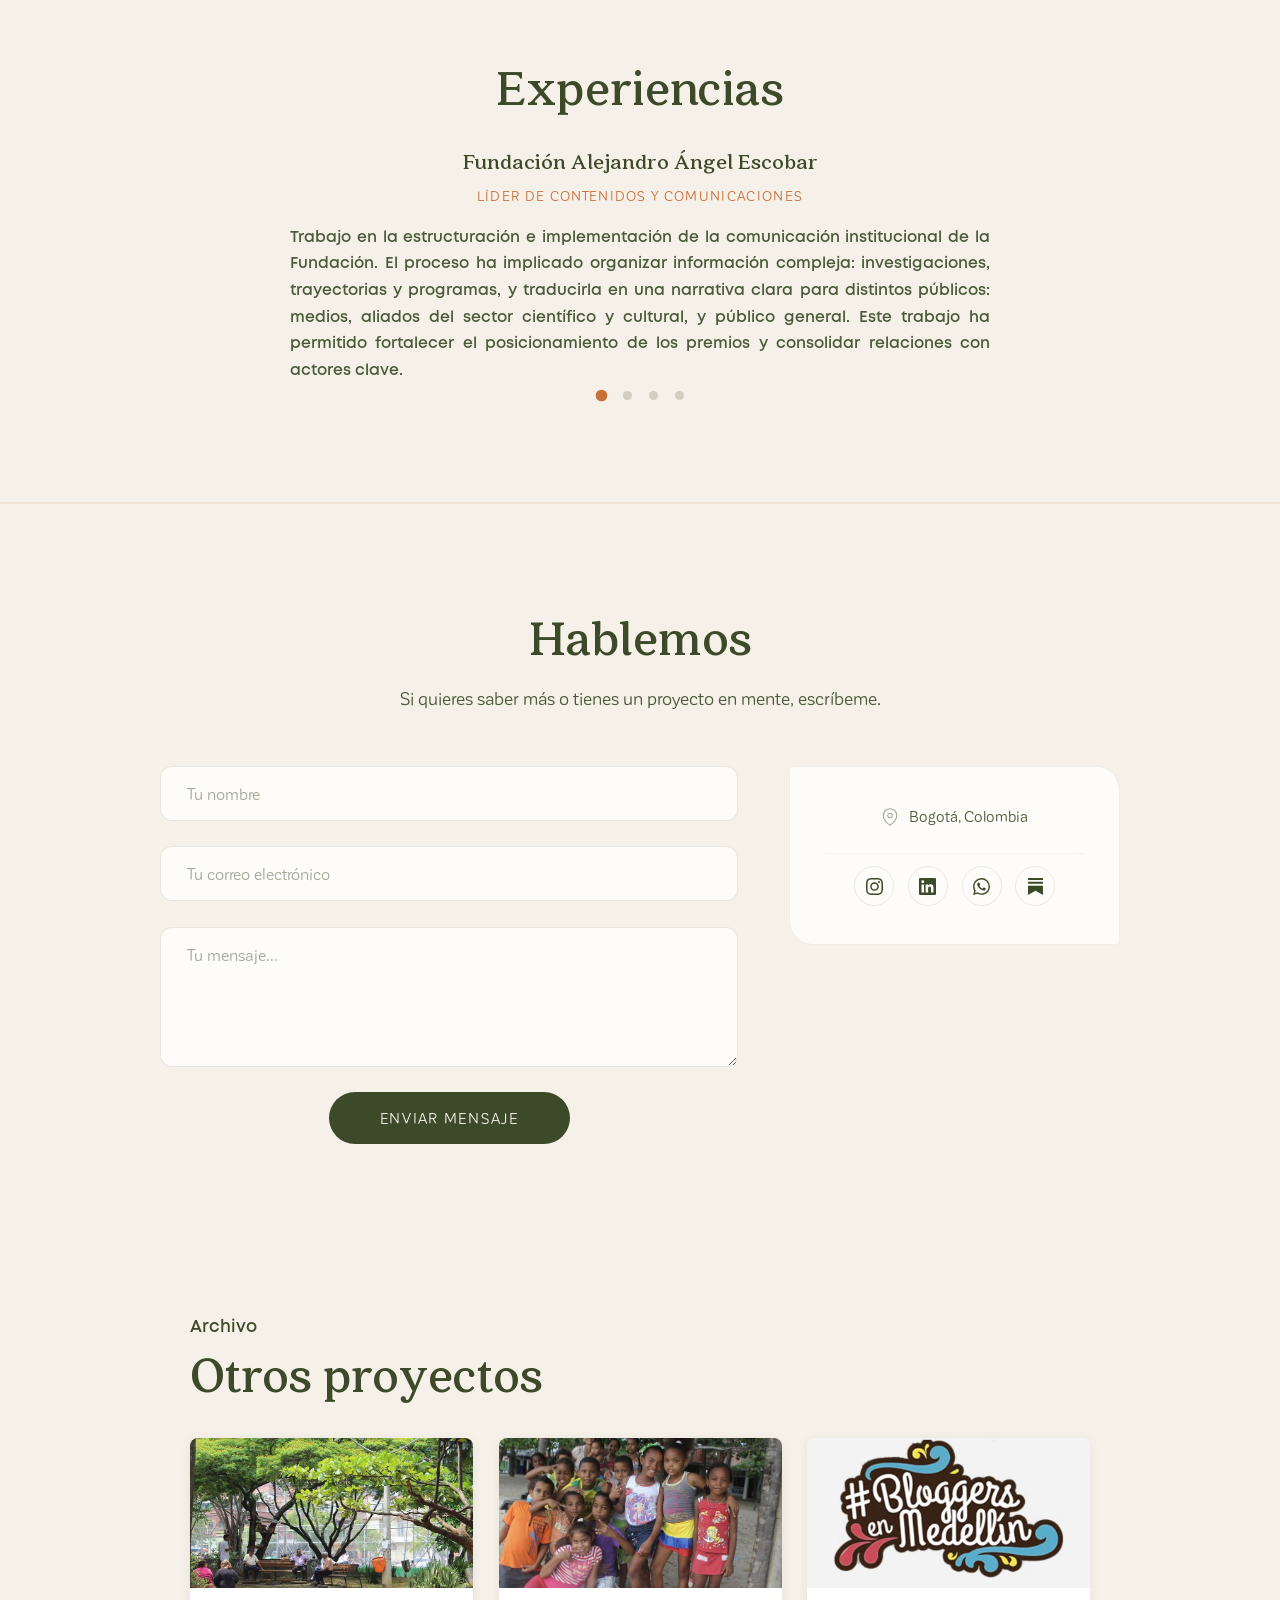
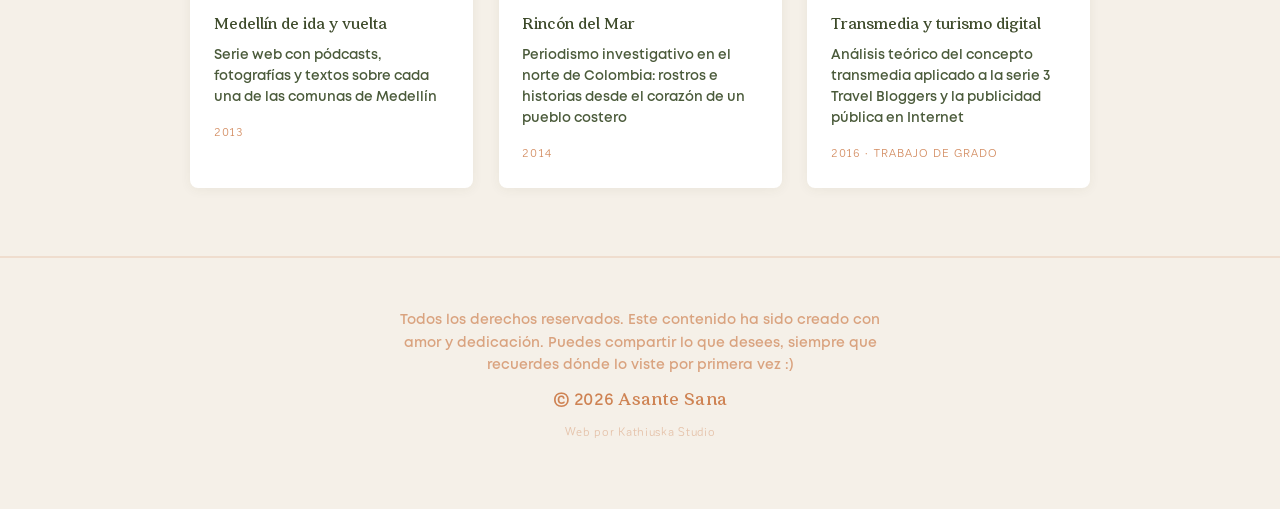
==== commit e4dce7f4: "Remove duplicate projects section, use real thumbnails" ====
--- a/site/index.html
+++ b/site/index.html
@@ -124,21 +124,6 @@
       </div>
     </div>
   </section>
-
-  <!-- ====== PROYECTOS ====== -->
-  <section class="projects" id="proyectos">
-    <div class="container">
-      <h2 class="section__title reveal">Proyectos</h2>
-      <p class="projects__subtitle reveal">También hacen parte de mis creaciones</p>
-      <div class="projects__grid">
-        <a href="https://stefaniaramirezg.wixsite.com/medellindeidayvuelta" target="_blank" class="project-card reveal"><img src="thumb-medellin.jpg" alt="Medellín de ida y vuelta" class="project-card__thumb"><p class="project-card__year">2013</p><h3 class="project-card__title">Medellín de ida y vuelta</h3><p class="project-card__desc">Serie web con pódcasts, fotografías y textos sobre cada una de las comunas de Medellín.</p><span class="project-card__link">Explorar</span></a>
-        <a href="https://stefaniaramirezg.wixsite.com/elmar" target="_blank" class="project-card reveal"><img src="thumb-rincon.jpg" alt="Rincón del Mar" class="project-card__thumb"><p class="project-card__year">2014</p><h3 class="project-card__title">Rincón del Mar</h3><p class="project-card__desc">Periodismo investigativo en el norte de Colombia. Rostros e historias desde el corazón de un pueblo costero.</p><span class="project-card__link">Explorar</span></a>
-        <a href="https://stefaniaramirezg.wixsite.com/inv-blogtrip-med" target="_blank" class="project-card reveal"><img src="thumb-tesis.jpg" alt="Trabajo de Grado" class="project-card__thumb"><p class="project-card__year">2016</p><h3 class="project-card__title">Trabajo de Grado</h3><p class="project-card__desc">Análisis del concepto transmedia aplicado a la producción de contenidos en la serie 3 travel bloggers.</p><span class="project-card__link">Explorar</span></a>
-      </div>
-    </div>
-  </section>
-
-
 
   <!-- ====== CONTACTO ====== -->
   <section class="section" id="contacto">
--- a/site/index.css
+++ b/site/index.css
@@ -1221,14 +1221,18 @@
 
 /* ========== OTROS PROYECTOS ========== */
 .proyectos {
-  padding: 5rem 2rem;
+  padding: 4rem 2rem;
   background: var(--color-cream);
+}
+.proyectos .container {
+  max-width: 900px;
+  margin: 0 auto;
 }
 .proyectos__grid {
   display: grid;
   grid-template-columns: repeat(3, 1fr);
-  gap: 2rem;
-  margin-top: 2.5rem;
+  gap: 1.5rem;
+  margin-top: 2rem;
 }
 .proyecto-card {
   text-decoration: none;
@@ -1244,7 +1248,7 @@
   box-shadow: 0 8px 24px rgba(61,74,42,0.12);
 }
 .proyecto-card__img {
-  height: 180px;
+  height: 150px;
   overflow: hidden;
 }
 .proyecto-card__img img {
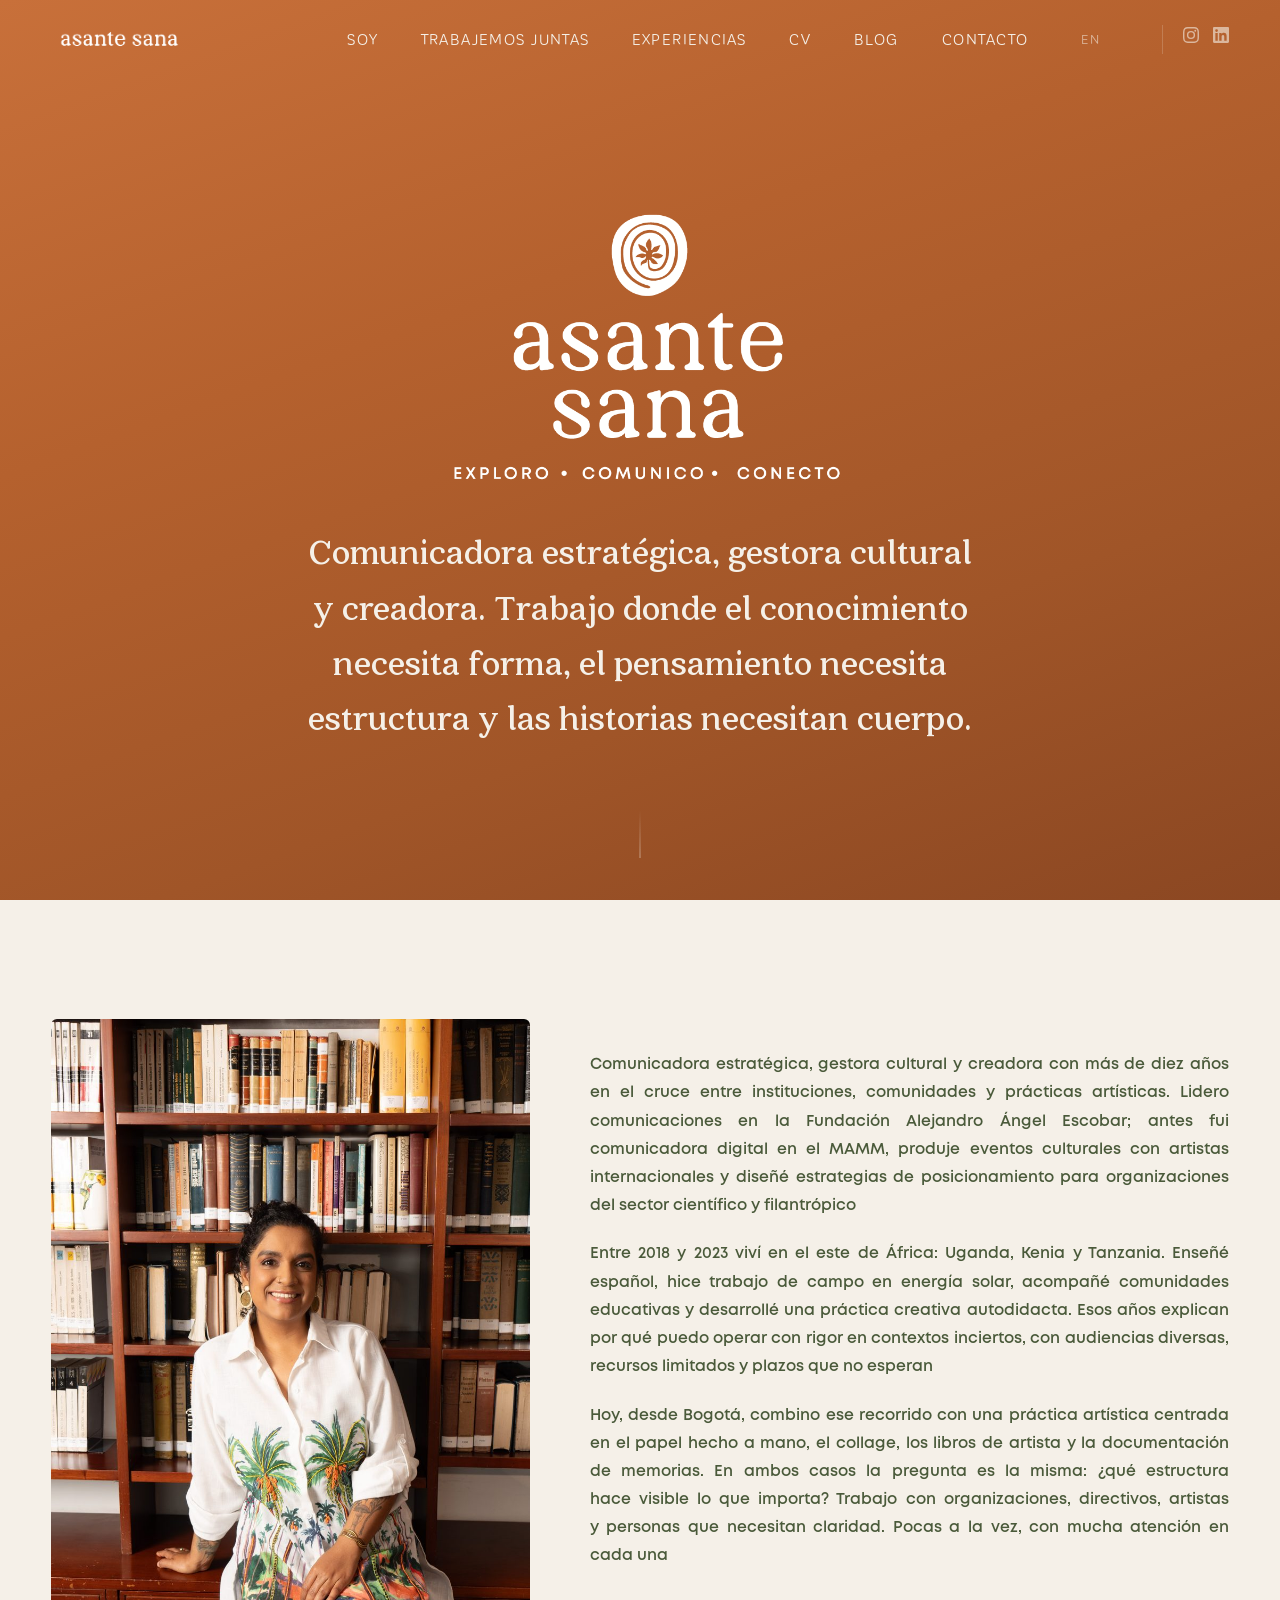
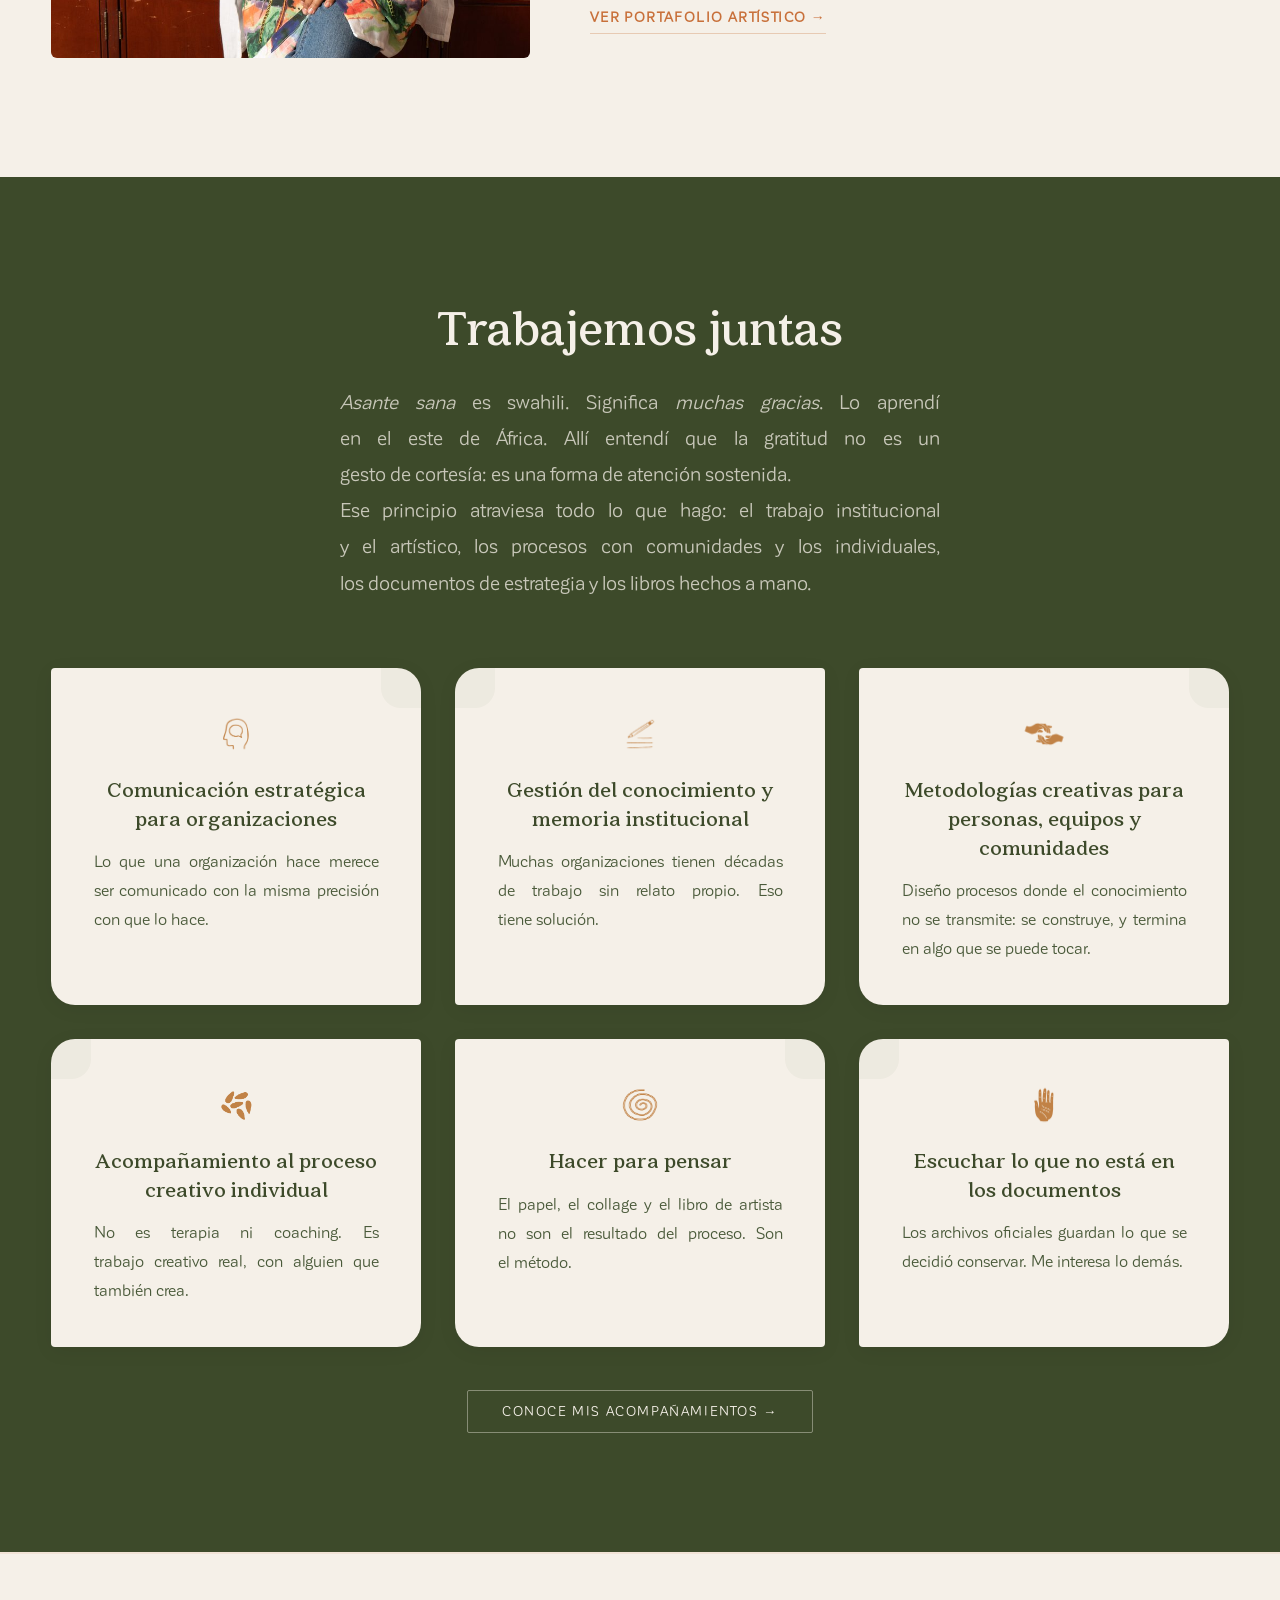
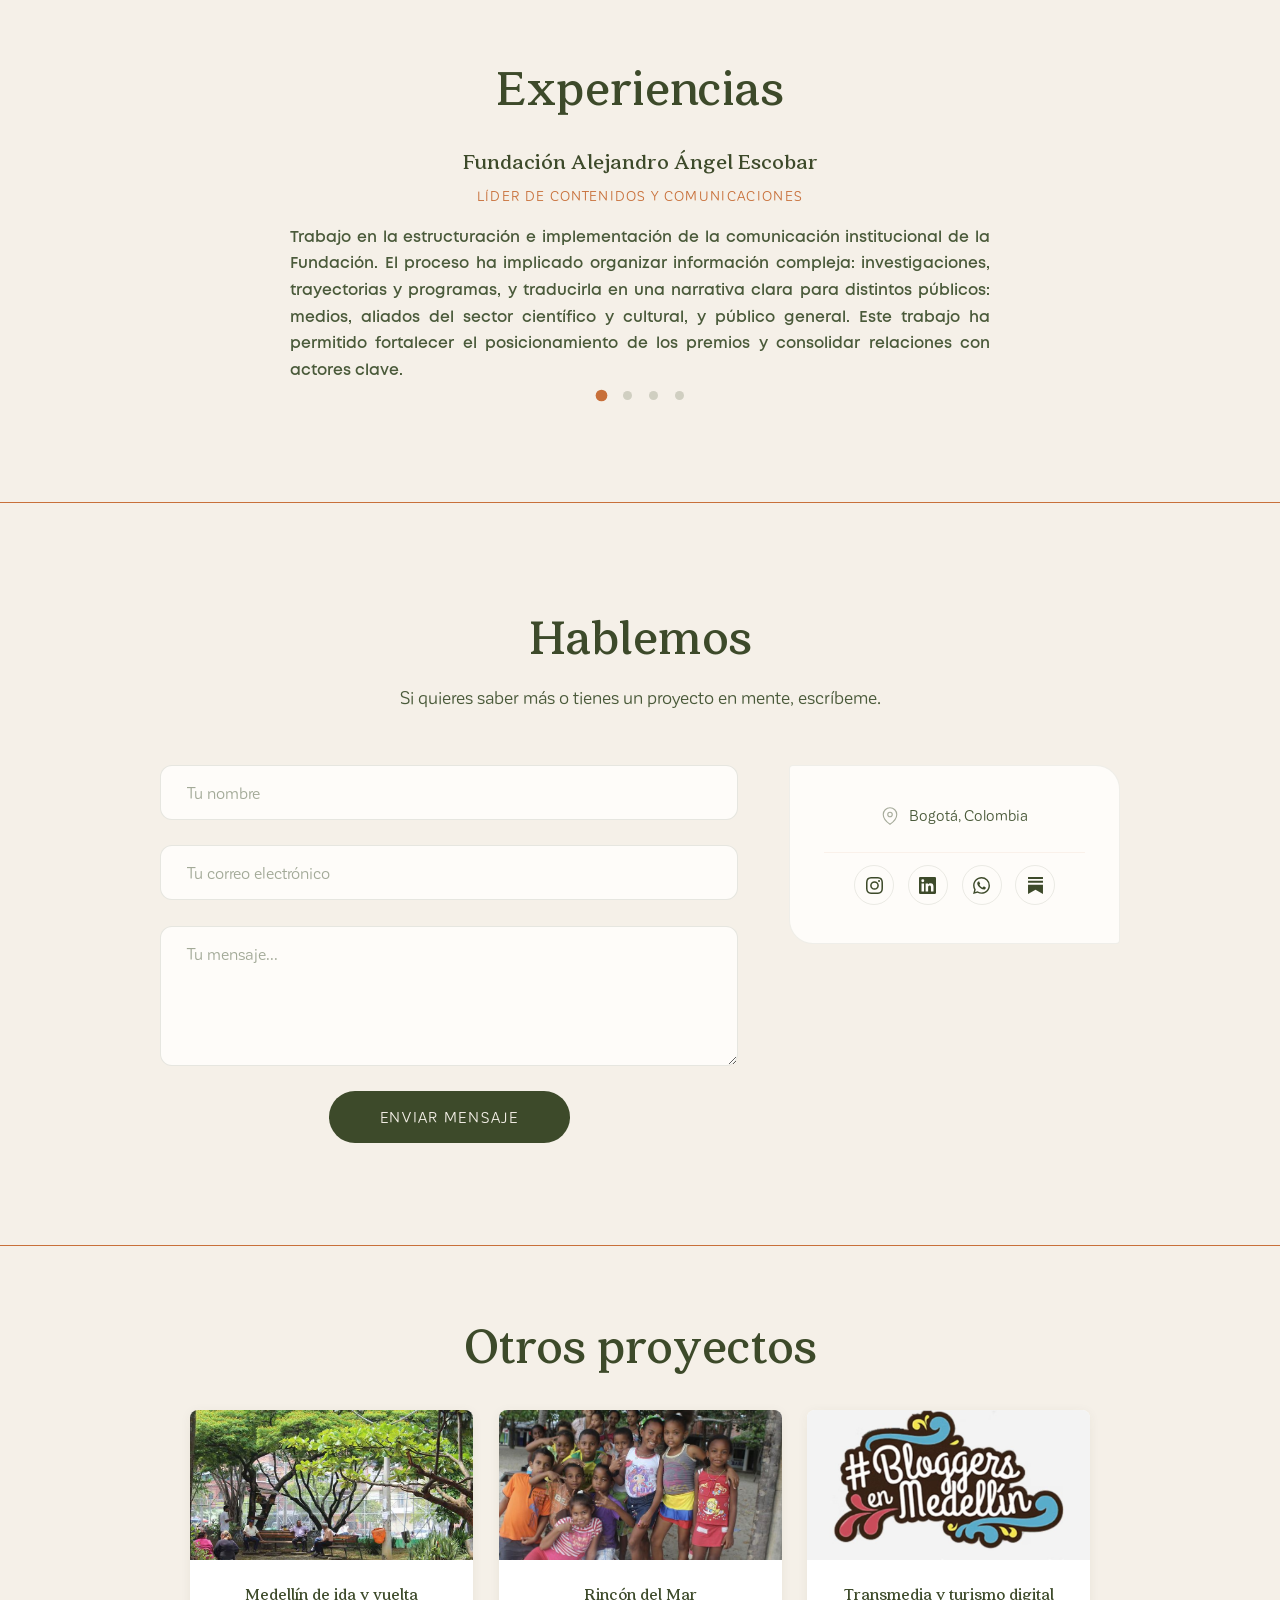
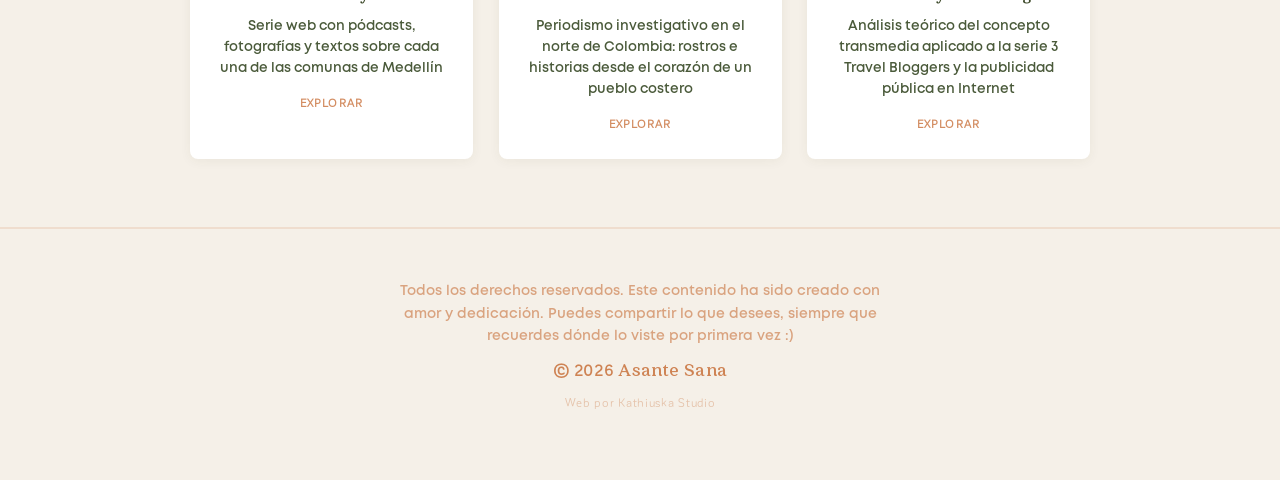
==== commit 993324db: "Nav borders, section dividers, Explorar labels, centered otros proyectos" ====
--- a/site/index.html
+++ b/site/index.html
@@ -126,7 +126,7 @@
   </section>
 
   <!-- ====== CONTACTO ====== -->
-  <section class="section" id="contacto">
+  <section class="section" id="contacto" style="border-top: 1px solid var(--color-terracotta);">
     <div class="container">
       <h2 class="section__title reveal">Hablemos</h2>
       <p class="section__text reveal">Si quieres saber más o tienes un proyecto en mente, escríbeme.</p>
@@ -157,9 +157,8 @@
   </section>
 
   <!-- ====== OTROS PROYECTOS ====== -->
-  <section class="proyectos" id="proyectos">
-    <div class="container">
-      <p class="section__eyebrow reveal">Archivo</p>
+  <section class="proyectos" id="proyectos" style="border-top: 1px solid var(--color-terracotta);">
+    <div class="container" style="text-align:center;">
       <h2 class="section__title reveal">Otros proyectos</h2>
       <div class="proyectos__grid">
         <a href="https://stefaniaramirezg.wixsite.com/medellindeidayvuelta" target="_blank" class="proyecto-card reveal">
@@ -167,7 +166,7 @@
           <div class="proyecto-card__text">
             <h3 class="proyecto-card__title">Medellín de ida y vuelta</h3>
             <p class="proyecto-card__desc">Serie web con pódcasts, fotografías y textos sobre cada una de las comunas de Medellín</p>
-            <span class="proyecto-card__year">2013</span>
+            <span class="proyecto-card__year"><strong>Explorar</strong></span>
           </div>
         </a>
         <a href="https://stefaniaramirezg.wixsite.com/elmar" target="_blank" class="proyecto-card reveal">
@@ -175,7 +174,7 @@
           <div class="proyecto-card__text">
             <h3 class="proyecto-card__title">Rincón del Mar</h3>
             <p class="proyecto-card__desc">Periodismo investigativo en el norte de Colombia: rostros e historias desde el corazón de un pueblo costero</p>
-            <span class="proyecto-card__year">2014</span>
+            <span class="proyecto-card__year"><strong>Explorar</strong></span>
           </div>
         </a>
         <a href="https://stefaniaramirezg.wixsite.com/inv-blogtrip-med" target="_blank" class="proyecto-card reveal">
@@ -183,7 +182,7 @@
           <div class="proyecto-card__text">
             <h3 class="proyecto-card__title">Transmedia y turismo digital</h3>
             <p class="proyecto-card__desc">Análisis teórico del concepto transmedia aplicado a la serie 3 Travel Bloggers y la publicidad pública en Internet</p>
-            <span class="proyecto-card__year">2016 · Trabajo de grado</span>
+            <span class="proyecto-card__year"><strong>Explorar</strong></span>
           </div>
         </a>
       </div>
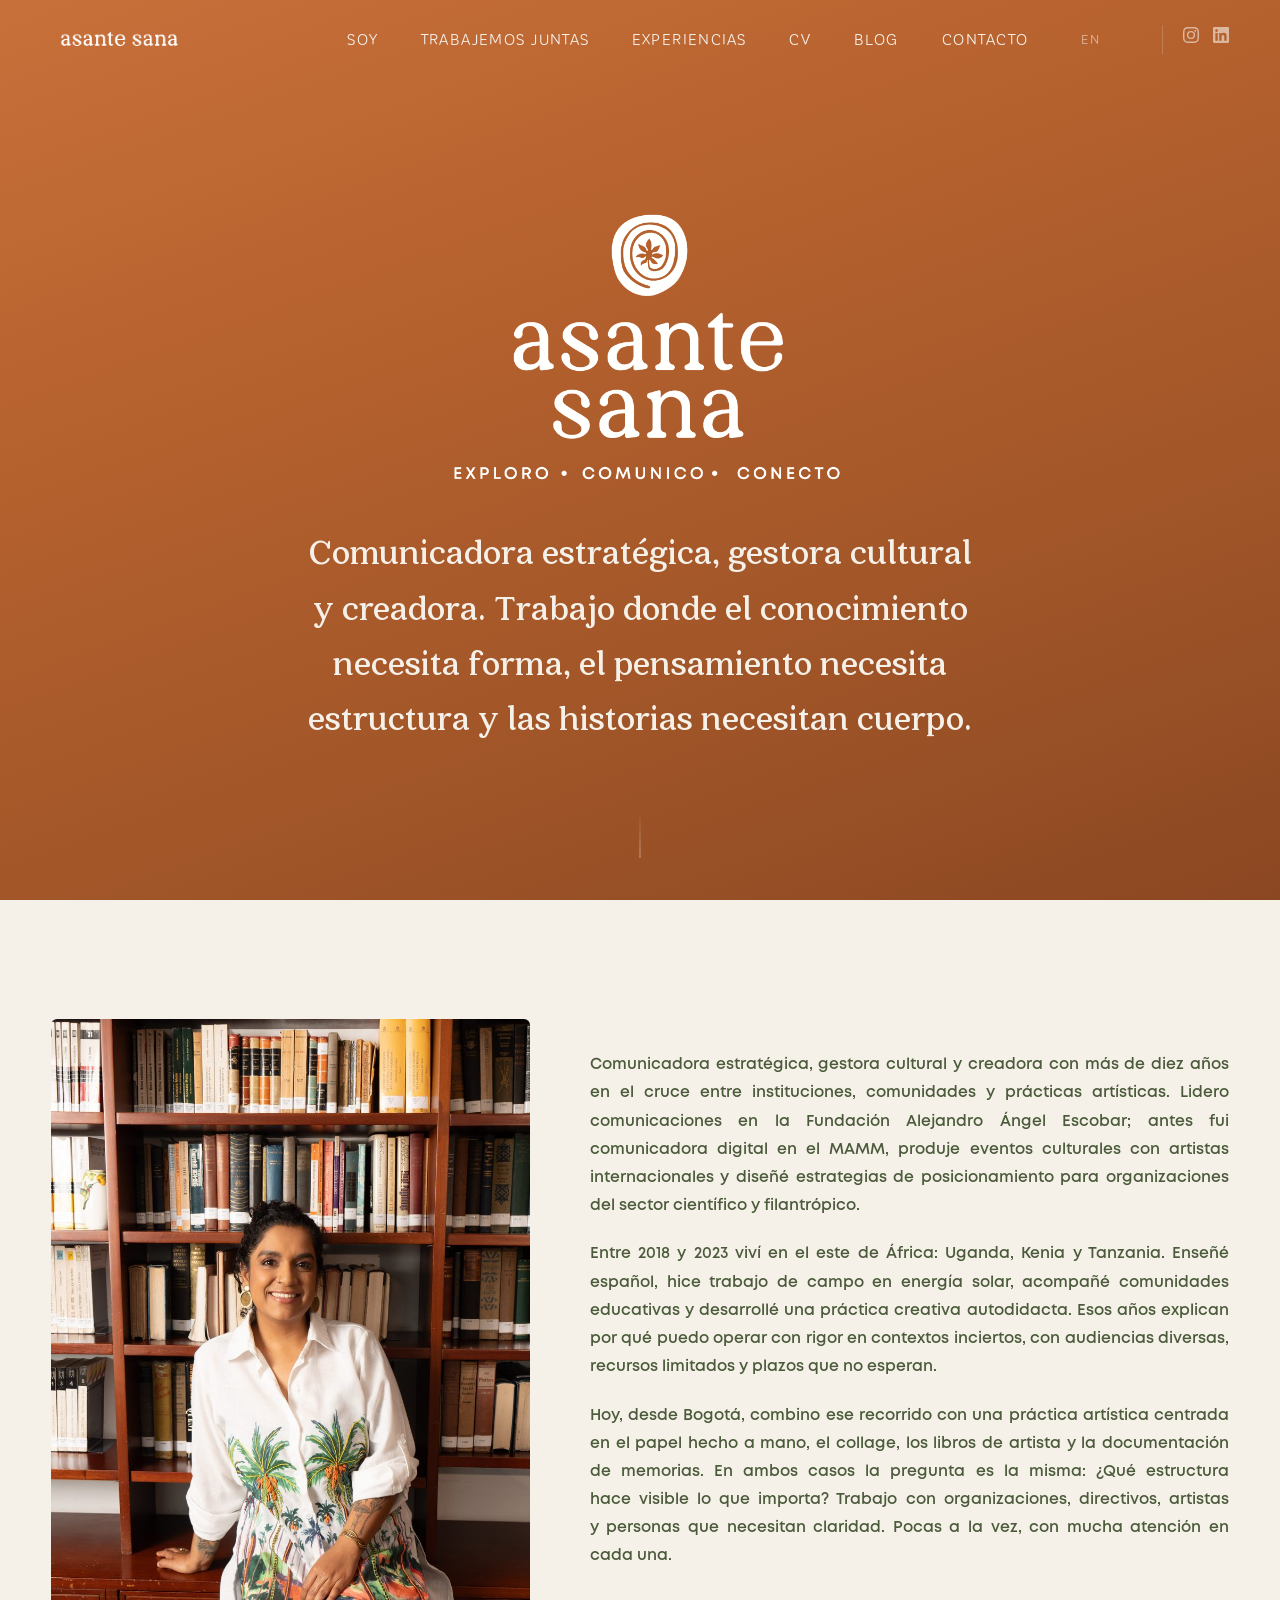
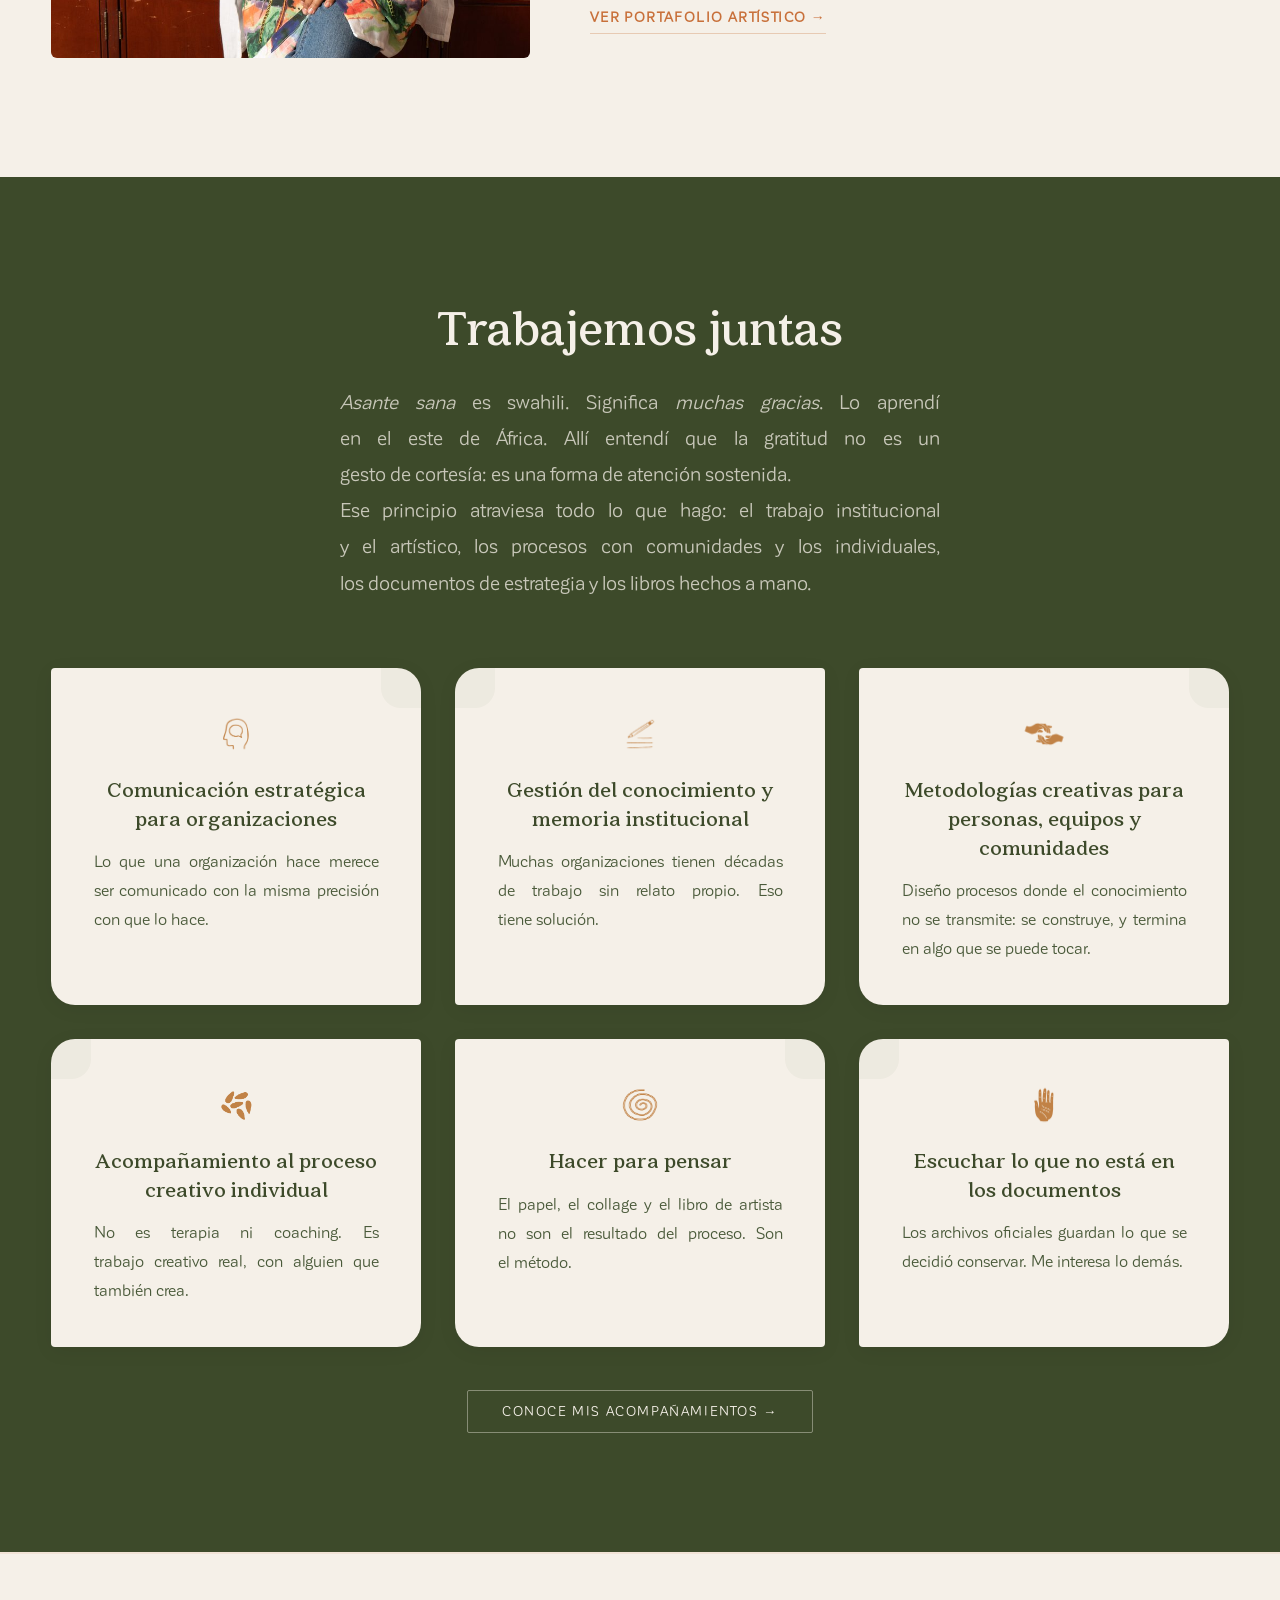
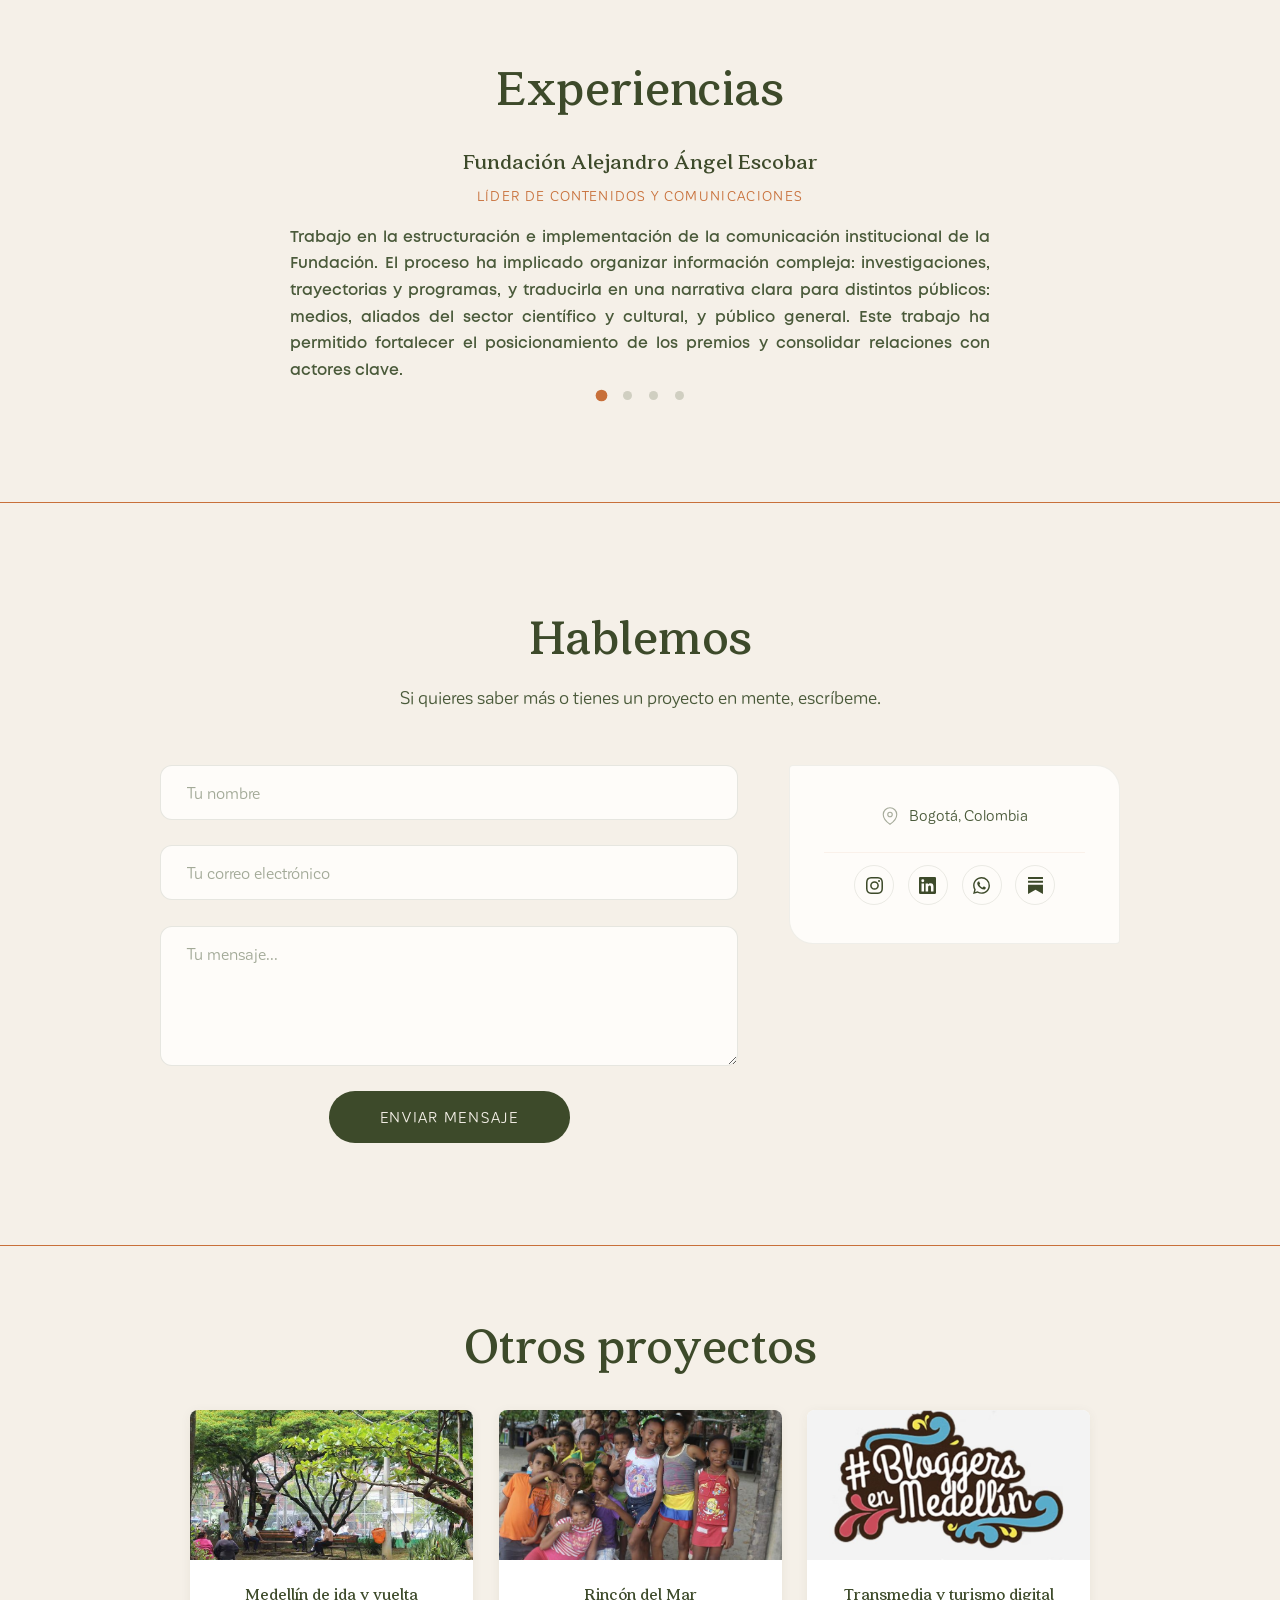
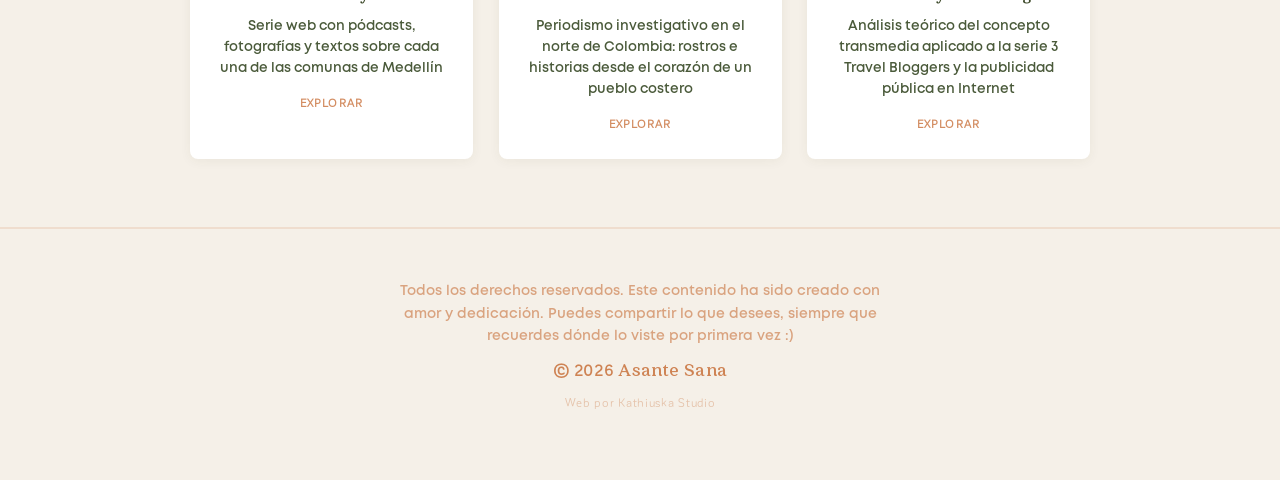
==== commit 0bae30c2: "Bio: add periods, capitalize Qué" ====
--- a/site/index.html
+++ b/site/index.html
@@ -55,9 +55,9 @@
       <div class="about__grid">
         <div class="about__image-wrap reveal"><img src="stefania-portrait.jpg" alt="Stefanía Ramírez G."><div class="about__image-frame"></div></div>
         <div class="about__content reveal">
-          <p class="about__bio">Comunicadora estratégica, gestora cultural y creadora con más de diez años en el cruce entre instituciones, comunidades y prácticas artísticas. Lidero comunicaciones en la Fundación Alejandro Ángel Escobar; antes fui comunicadora digital en el MAMM, produje eventos culturales con artistas internacionales y diseñé estrategias de posicionamiento para organizaciones del sector científico y filantrópico</p>
-          <p class="about__bio">Entre 2018 y 2023 viví en el este de África: Uganda, Kenia y Tanzania. Enseñé español, hice trabajo de campo en energía solar, acompañé comunidades educativas y desarrollé una práctica creativa autodidacta. Esos años explican por qué puedo operar con rigor en contextos inciertos, con audiencias diversas, recursos limitados y plazos que no esperan</p>
-          <p class="about__bio">Hoy, desde Bogotá, combino ese recorrido con una práctica artística centrada en el papel hecho a mano, el collage, los libros de artista y la documentación de memorias. En ambos casos la pregunta es la misma: ¿qué estructura hace visible lo que importa? Trabajo con organizaciones, directivos, artistas y personas que necesitan claridad. Pocas a la vez, con mucha atención en cada una</p>
+          <p class="about__bio">Comunicadora estratégica, gestora cultural y creadora con más de diez años en el cruce entre instituciones, comunidades y prácticas artísticas. Lidero comunicaciones en la Fundación Alejandro Ángel Escobar; antes fui comunicadora digital en el MAMM, produje eventos culturales con artistas internacionales y diseñé estrategias de posicionamiento para organizaciones del sector científico y filantrópico.</p>
+          <p class="about__bio">Entre 2018 y 2023 viví en el este de África: Uganda, Kenia y Tanzania. Enseñé español, hice trabajo de campo en energía solar, acompañé comunidades educativas y desarrollé una práctica creativa autodidacta. Esos años explican por qué puedo operar con rigor en contextos inciertos, con audiencias diversas, recursos limitados y plazos que no esperan.</p>
+          <p class="about__bio">Hoy, desde Bogotá, combino ese recorrido con una práctica artística centrada en el papel hecho a mano, el collage, los libros de artista y la documentación de memorias. En ambos casos la pregunta es la misma: ¿Qué estructura hace visible lo que importa? Trabajo con organizaciones, directivos, artistas y personas que necesitan claridad. Pocas a la vez, con mucha atención en cada una.</p>
           <a href="portafolio.html" target="_blank" class="about__portfolio">Ver portafolio artístico →</a>
         </div>
       </div>
